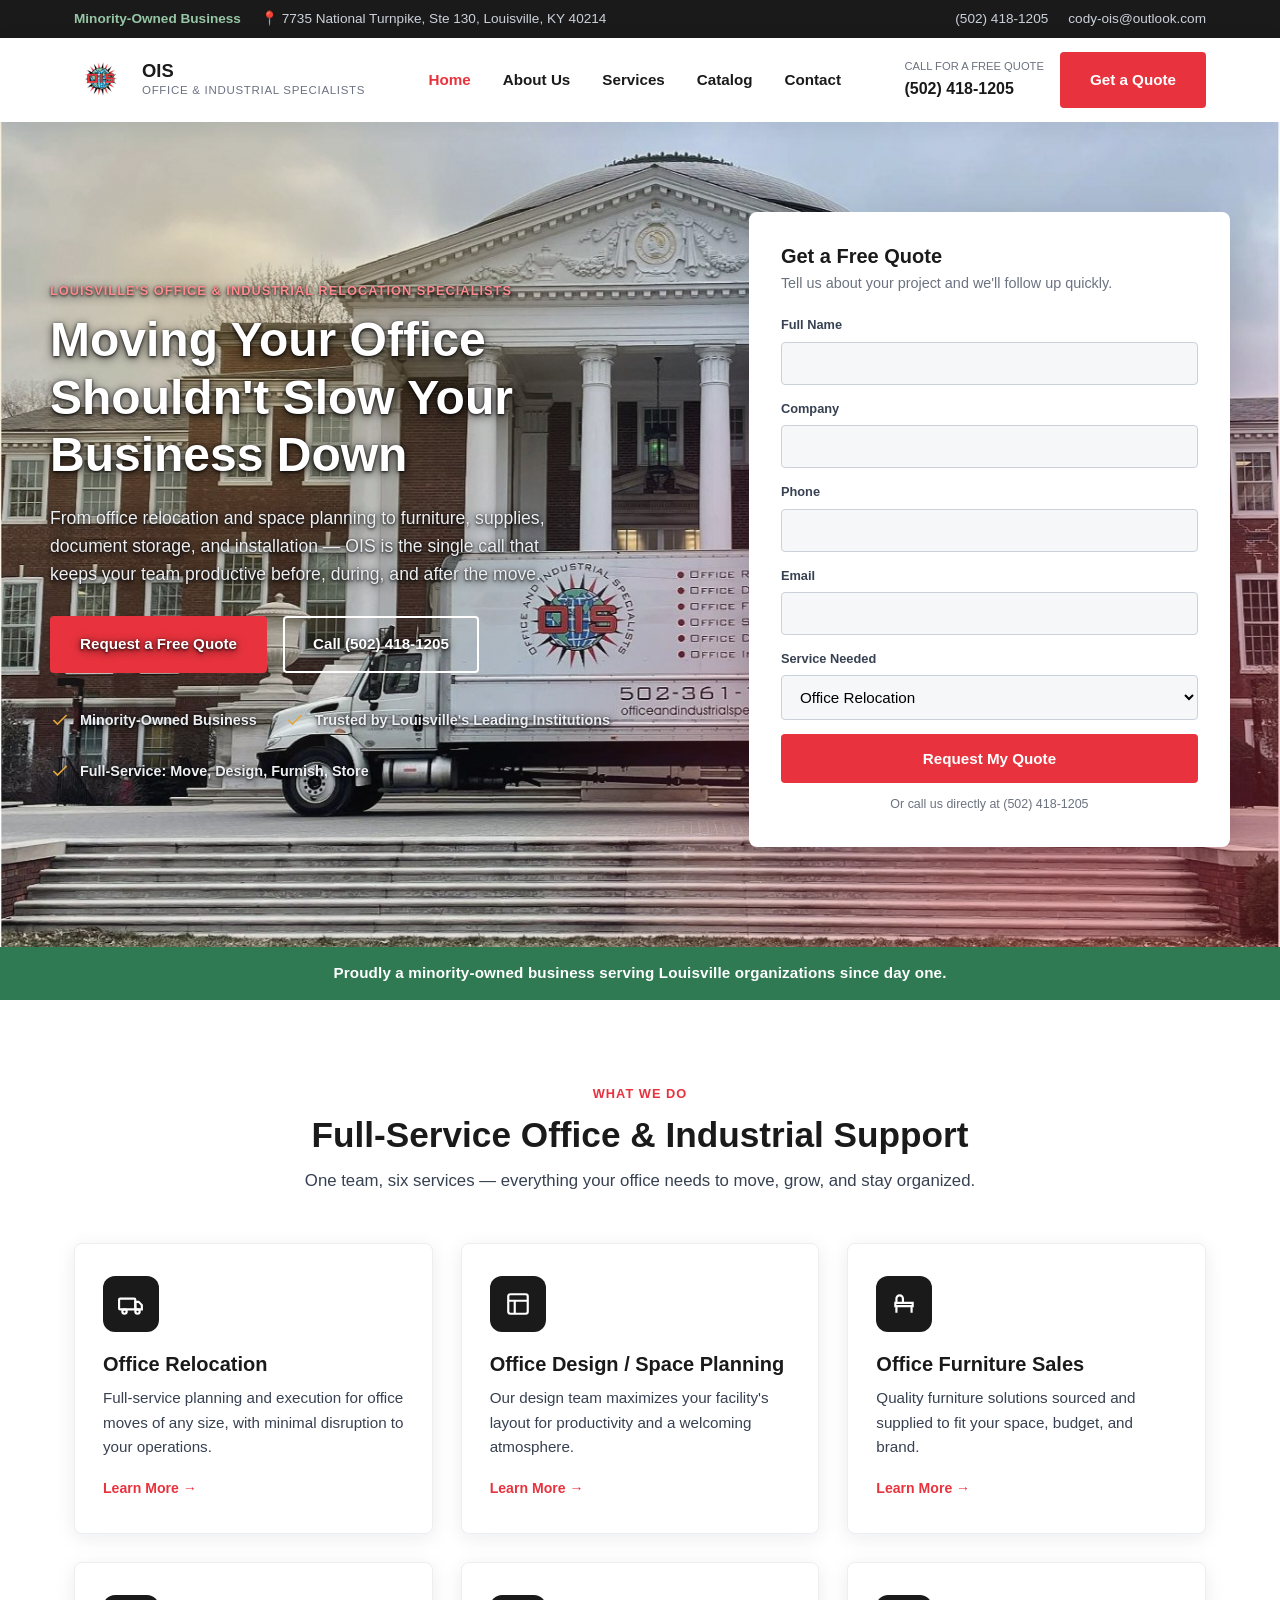
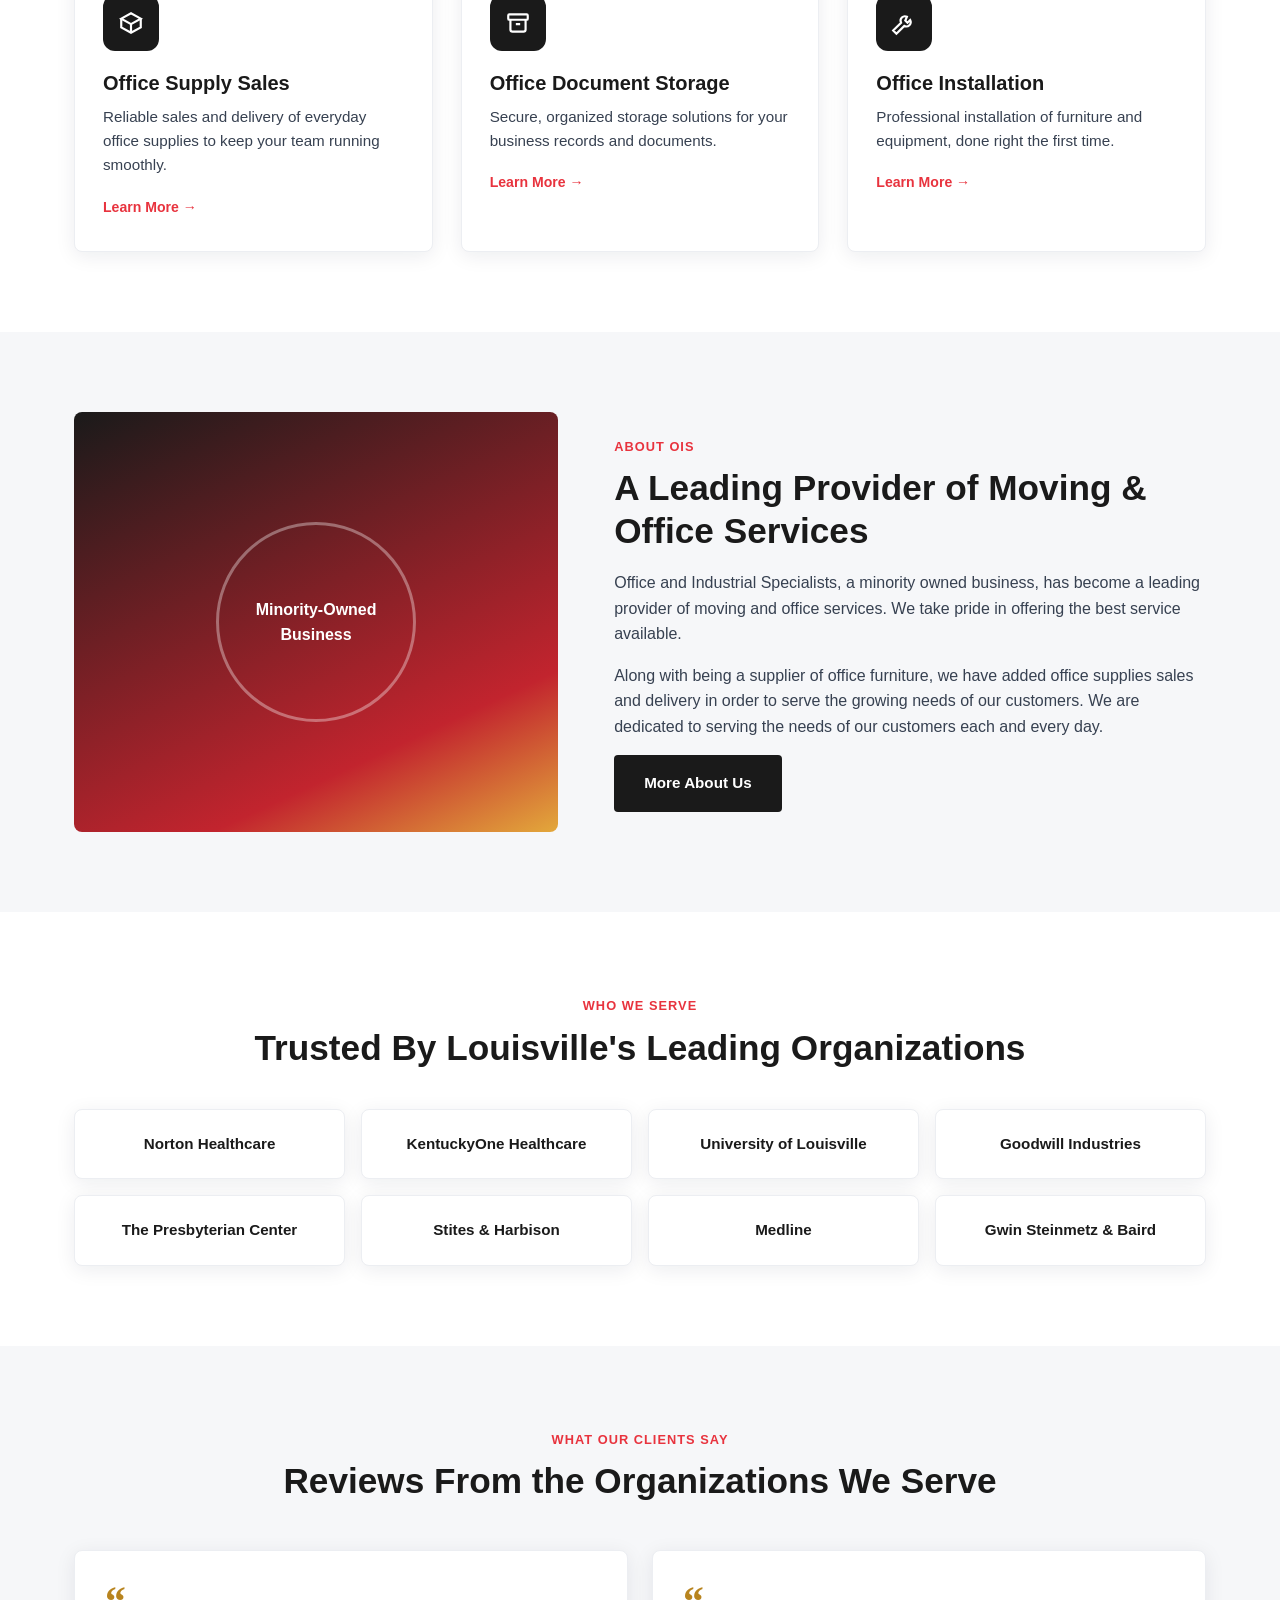
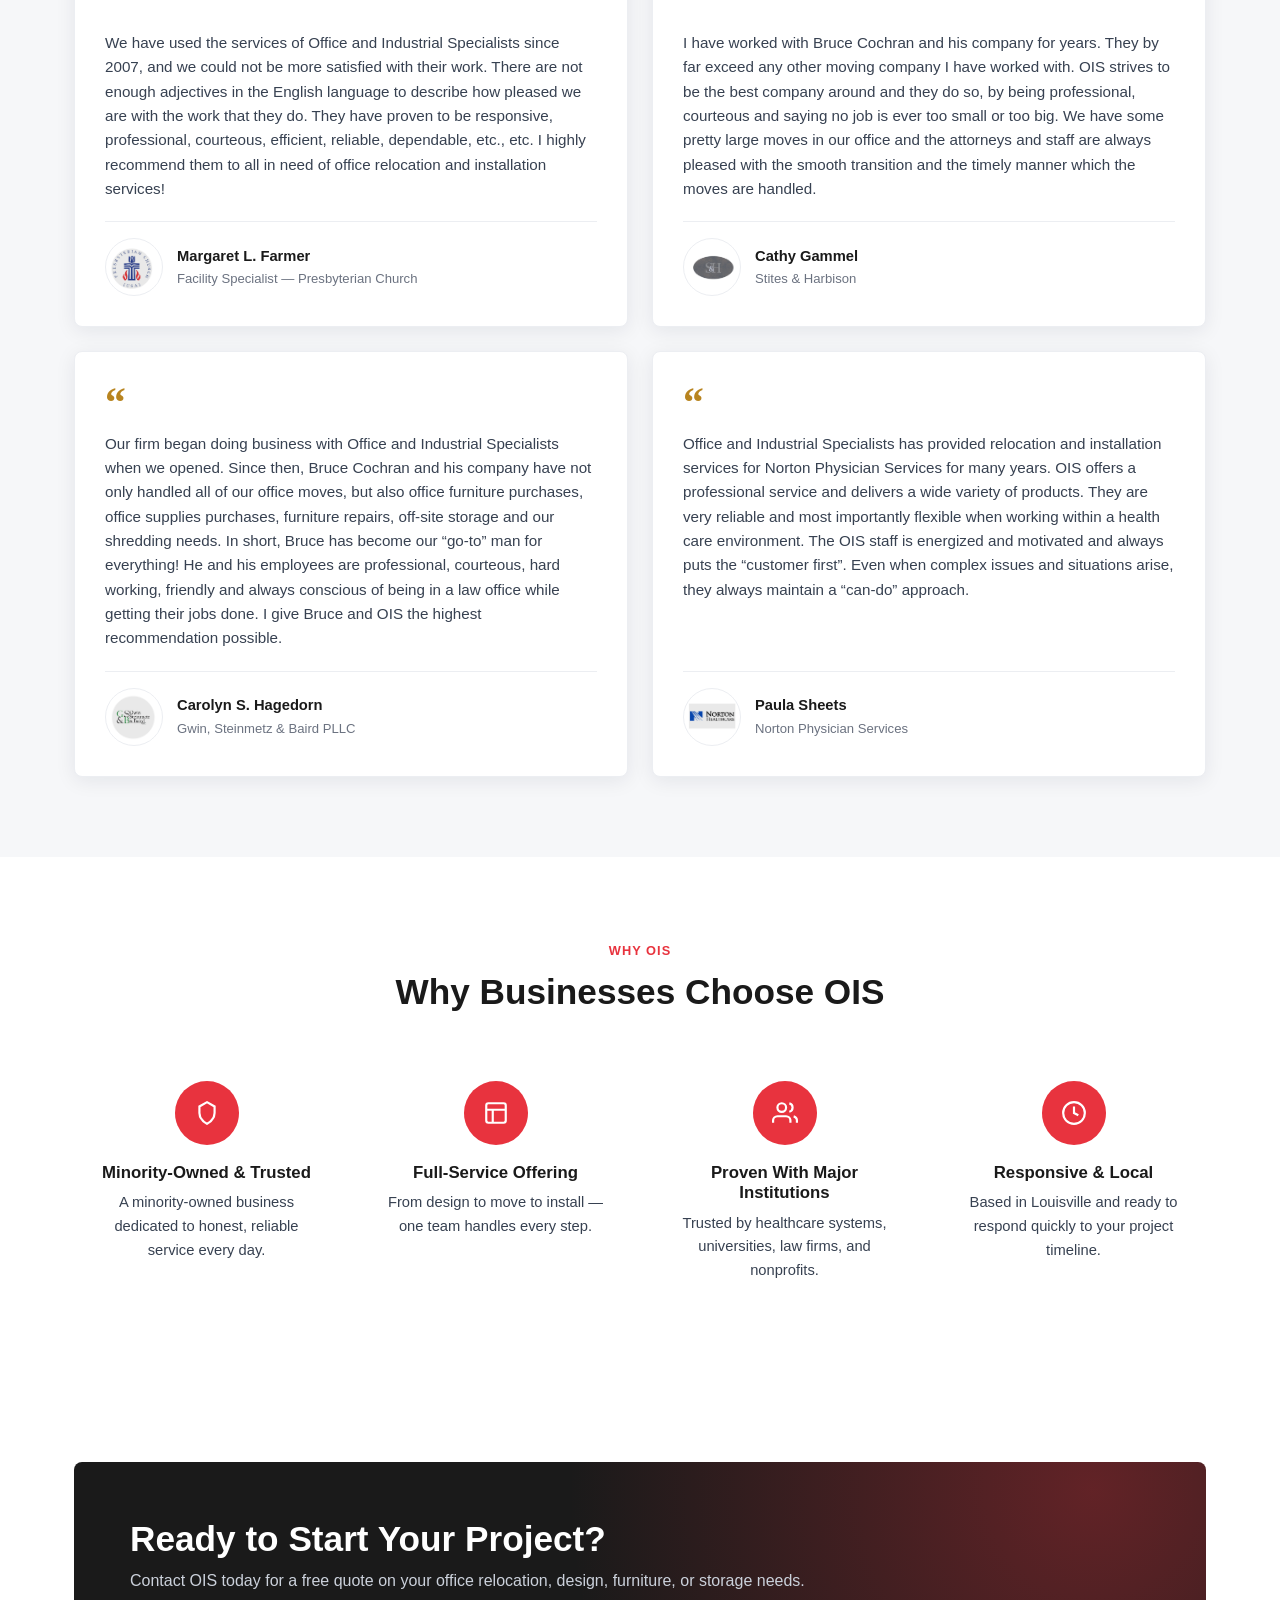
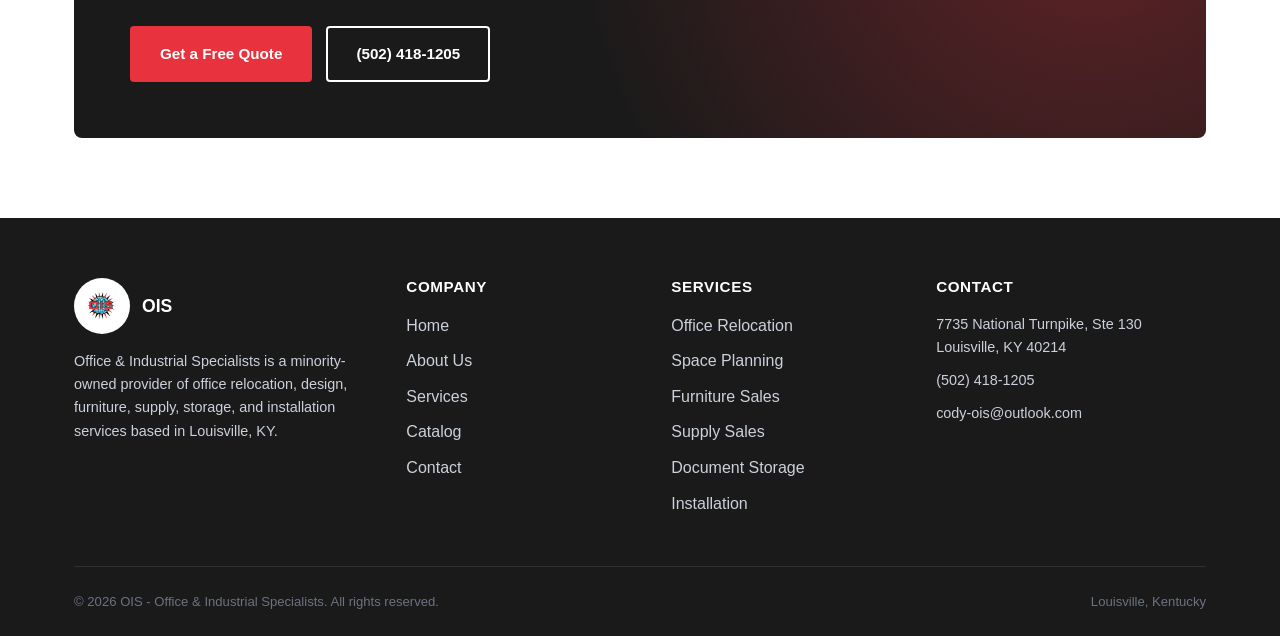
==== index.html @ 317fed22 "Use real client logos on testimonial cards Swaps the initials-based avatar circles for the actual co" ====
<!DOCTYPE html>
<html lang="en">
<head>
<meta charset="UTF-8">
<meta name="viewport" content="width=device-width, initial-scale=1.0">
<title>OIS | Office & Industrial Specialists - Louisville, KY</title>
<meta name="description" content="OIS (Office & Industrial Specialists) is a minority-owned provider of office relocation, space planning, furniture, supplies, document storage, and installation services in Louisville, KY.">
<link rel="stylesheet" href="css/style.css">
</head>
<body>

<div class="topbar">
  <div class="container">
    <div class="topbar-contact">
      <span class="topbar-tag">Minority-Owned Business</span>
      <span>📍 7735 National Turnpike, Ste 130, Louisville, KY 40214</span>
    </div>
    <div class="topbar-contact">
      <span><a href="tel:5024181205">(502) 418-1205</a></span>
      <span><a href="mailto:cody-ois@outlook.com">cody-ois@outlook.com</a></span>
    </div>
  </div>
</div>

<header class="site-header">
  <nav class="nav-wrap container">
    <a href="index.html" class="brand">
      <img src="images/logo.png" alt="OIS - Office &amp; Industrial Specialists logo" class="brand-logo">
      <div class="brand-text">
        <div class="brand-name">OIS</div>
        <div class="brand-sub">Office &amp; Industrial Specialists</div>
      </div>
    </a>
    <ul class="nav-links">
      <li><a href="index.html" class="active">Home</a></li>
      <li><a href="about.html">About Us</a></li>
      <li><a href="services.html">Services</a></li>
      <li><a href="catalog.html">Catalog</a></li>
      <li><a href="contact.html">Contact</a></li>
    </ul>
    <div class="nav-cta">
      <div class="nav-phone-wrap">
        <a href="tel:5024181205" class="nav-phone"><small>Call for a Free Quote</small>(502) 418-1205</a>
      </div>
      <a href="contact.html" class="btn btn-primary">Get a Quote</a>
      <button class="nav-toggle" aria-label="Toggle menu">
        <span></span><span></span><span></span>
      </button>
    </div>
  </nav>
</header>

<section class="hero">
  <div class="container hero-grid">
    <div class="hero-copy">
      <span class="eyebrow">Louisville's Office &amp; Industrial Relocation Specialists</span>
      <h1>Moving Your Office Shouldn't Slow Your Business Down</h1>
      <p>From office relocation and space planning to furniture, supplies, document storage, and installation &mdash; OIS is the single call that keeps your team productive before, during, and after the move.</p>
      <div class="hero-actions">
        <a href="contact.html" class="btn btn-primary">Request a Free Quote</a>
        <a href="tel:5024181205" class="btn btn-outline">Call (502) 418-1205</a>
      </div>
      <div class="hero-badges">
        <div class="hero-badge">
          <svg width="20" height="20" viewBox="0 0 24 24" fill="none" stroke="currentColor" stroke-width="2"><path d="M20 6L9 17l-5-5"/></svg>
          Minority-Owned Business
        </div>
        <div class="hero-badge">
          <svg width="20" height="20" viewBox="0 0 24 24" fill="none" stroke="currentColor" stroke-width="2"><path d="M20 6L9 17l-5-5"/></svg>
          Trusted by Louisville's Leading Institutions
        </div>
        <div class="hero-badge">
          <svg width="20" height="20" viewBox="0 0 24 24" fill="none" stroke="currentColor" stroke-width="2"><path d="M20 6L9 17l-5-5"/></svg>
          Full-Service: Move, Design, Furnish, Store
        </div>
      </div>
    </div>

    <div class="quote-card">
      <h3>Get a Free Quote</h3>
      <p class="quote-sub">Tell us about your project and we'll follow up quickly.</p>
      <form data-quote-form action="https://formsubmit.co/cody-ois@outlook.com" method="POST">
        <input type="hidden" name="_subject" value="New Quote Request - OIS Website">
        <input type="hidden" name="_template" value="table">
        <input type="text" name="_honey" style="display:none" tabindex="-1" autocomplete="off">
        <div class="form-row">
          <label for="name">Full Name</label>
          <input type="text" id="name" name="name" required>
        </div>
        <div class="form-row">
          <label for="company">Company</label>
          <input type="text" id="company" name="company">
        </div>
        <div class="form-row">
          <label for="phone">Phone</label>
          <input type="tel" id="phone" name="phone" required>
        </div>
        <div class="form-row">
          <label for="email">Email</label>
          <input type="email" id="email" name="email" required>
        </div>
        <div class="form-row">
          <label for="service">Service Needed</label>
          <select id="service" name="service">
            <option>Office Relocation</option>
            <option>Office Design / Space Planning</option>
            <option>Office Furniture Sales</option>
            <option>Office Supply Sales</option>
            <option>Office Document Storage</option>
            <option>Office Installation</option>
            <option>Not Sure Yet</option>
          </select>
        </div>
        <button type="submit" class="btn btn-primary btn-block">Request My Quote</button>
      </form>
      <div class="form-success">Thanks! Your request has been received &mdash; we'll be in touch shortly.</div>
      <p class="form-note">Or call us directly at <a href="tel:5024181205">(502) 418-1205</a></p>
    </div>
  </div>
</section>

<div class="mwbe-banner">Proudly a minority-owned business serving Louisville organizations since day one.</div>

<section class="section" id="services">
  <div class="container">
    <div class="section-header">
      <span class="eyebrow">What We Do</span>
      <h2>Full-Service Office &amp; Industrial Support</h2>
      <p>One team, six services &mdash; everything your office needs to move, grow, and stay organized.</p>
    </div>
    <div class="services-grid">

      <div class="service-card">
        <div class="service-icon">
          <svg width="26" height="26" viewBox="0 0 24 24" fill="none" stroke="currentColor" stroke-width="2"><rect x="1" y="7" width="15" height="10" rx="1"/><path d="M16 10h3l3 3v4h-6z"/><circle cx="6" cy="19" r="2"/><circle cx="18" cy="19" r="2"/></svg>
        </div>
        <h3>Office Relocation</h3>
        <p>Full-service planning and execution for office moves of any size, with minimal disruption to your operations.</p>
        <a href="services.html#office-relocation" class="service-link">Learn More →</a>
      </div>

      <div class="service-card">
        <div class="service-icon">
          <svg width="26" height="26" viewBox="0 0 24 24" fill="none" stroke="currentColor" stroke-width="2"><rect x="3" y="3" width="18" height="18" rx="2"/><path d="M3 9h18M9 21V9"/></svg>
        </div>
        <h3>Office Design / Space Planning</h3>
        <p>Our design team maximizes your facility's layout for productivity and a welcoming atmosphere.</p>
        <a href="services.html#space-planning" class="service-link">Learn More →</a>
      </div>

      <div class="service-card">
        <div class="service-icon">
          <svg width="26" height="26" viewBox="0 0 24 24" fill="none" stroke="currentColor" stroke-width="2"><path d="M5 11V7a3 3 0 016 0v4M4 11h16v3H4z"/><path d="M5 14v6M19 14v6"/></svg>
        </div>
        <h3>Office Furniture Sales</h3>
        <p>Quality furniture solutions sourced and supplied to fit your space, budget, and brand.</p>
        <a href="services.html#furniture-sales" class="service-link">Learn More →</a>
      </div>

      <div class="service-card">
        <div class="service-icon">
          <svg width="26" height="26" viewBox="0 0 24 24" fill="none" stroke="currentColor" stroke-width="2"><path d="M21 8L12 3 3 8l9 5 9-5z"/><path d="M3 8v8l9 5 9-5V8M12 13v8"/></svg>
        </div>
        <h3>Office Supply Sales</h3>
        <p>Reliable sales and delivery of everyday office supplies to keep your team running smoothly.</p>
        <a href="services.html#supply-sales" class="service-link">Learn More →</a>
      </div>

      <div class="service-card">
        <div class="service-icon">
          <svg width="26" height="26" viewBox="0 0 24 24" fill="none" stroke="currentColor" stroke-width="2"><rect x="3" y="4" width="18" height="5" rx="1"/><path d="M5 9v9a2 2 0 002 2h10a2 2 0 002-2V9M10 13h4"/></svg>
        </div>
        <h3>Office Document Storage</h3>
        <p>Secure, organized storage solutions for your business records and documents.</p>
        <a href="services.html#document-storage" class="service-link">Learn More →</a>
      </div>

      <div class="service-card">
        <div class="service-icon">
          <svg width="26" height="26" viewBox="0 0 24 24" fill="none" stroke="currentColor" stroke-width="2"><path d="M14.7 6.3a4 4 0 00-5.4 5.4L2 19l3 3 7.3-7.3a4 4 0 005.4-5.4l-2.5 2.5-2-2z"/></svg>
        </div>
        <h3>Office Installation</h3>
        <p>Professional installation of furniture and equipment, done right the first time.</p>
        <a href="services.html#installation" class="service-link">Learn More →</a>
      </div>

    </div>
  </div>
</section>

<section class="section section-alt">
  <div class="container split">
    <div class="split-visual">
      <div class="badge-ring">Minority-Owned<br>Business</div>
    </div>
    <div>
      <span class="eyebrow">About OIS</span>
      <h2>A Leading Provider of Moving &amp; Office Services</h2>
      <p>Office and Industrial Specialists, a minority owned business, has become a leading provider of moving and office services. We take pride in offering the best service available.</p>
      <p>Along with being a supplier of office furniture, we have added office supplies sales and delivery in order to serve the growing needs of our customers. We are dedicated to serving the needs of our customers each and every day.</p>
      <a href="about.html" class="btn btn-navy">More About Us</a>
    </div>
  </div>
</section>

<section class="section">
  <div class="container clients-wrap">
    <span class="eyebrow">Who We Serve</span>
    <h2>Trusted By Louisville's Leading Organizations</h2>
    <div class="clients-grid">
      <div class="client-pill">Norton Healthcare</div>
      <div class="client-pill">KentuckyOne Healthcare</div>
      <div class="client-pill">University of Louisville</div>
      <div class="client-pill">Goodwill Industries</div>
      <div class="client-pill">The Presbyterian Center</div>
      <div class="client-pill">Stites &amp; Harbison</div>
      <div class="client-pill">Medline</div>
      <div class="client-pill">Gwin Steinmetz &amp; Baird</div>
    </div>
  </div>
</section>

<section class="section section-alt">
  <div class="container">
    <div class="section-header">
      <span class="eyebrow">What Our Clients Say</span>
      <h2>Reviews From the Organizations We Serve</h2>
    </div>
    <div class="testimonials-grid">

      <div class="testimonial-card">
        <div class="testimonial-quote-mark">&ldquo;</div>
        <p>We have used the services of Office and Industrial Specialists since 2007, and we could not be more satisfied with their work. There are not enough adjectives in the English language to describe how pleased we are with the work that they do. They have proven to be responsive, professional, courteous, efficient, reliable, dependable, etc., etc. I highly recommend them to all in need of office relocation and installation services!</p>
        <div class="testimonial-author">
          <div class="testimonial-avatar"><img src="images/ois-presbyterian-church.png" alt="Presbyterian Church logo"></div>
          <div>
            <strong>Margaret L. Farmer</strong>
            <span>Facility Specialist &mdash; Presbyterian Church</span>
          </div>
        </div>
      </div>

      <div class="testimonial-card">
        <div class="testimonial-quote-mark">&ldquo;</div>
        <p>I have worked with Bruce Cochran and his company for years. They by far exceed any other moving company I have worked with. OIS strives to be the best company around and they do so, by being professional, courteous and saying no job is ever too small or too big. We have some pretty large moves in our office and the attorneys and staff are always pleased with the smooth transition and the timely manner which the moves are handled.</p>
        <div class="testimonial-author">
          <div class="testimonial-avatar"><img src="images/ois-sh.png" alt="Stites &amp; Harbison logo"></div>
          <div>
            <strong>Cathy Gammel</strong>
            <span>Stites &amp; Harbison</span>
          </div>
        </div>
      </div>

      <div class="testimonial-card">
        <div class="testimonial-quote-mark">&ldquo;</div>
        <p>Our firm began doing business with Office and Industrial Specialists when we opened. Since then, Bruce Cochran and his company have not only handled all of our office moves, but also office furniture purchases, office supplies purchases, furniture repairs, off-site storage and our shredding needs. In short, Bruce has become our &ldquo;go-to&rdquo; man for everything! He and his employees are professional, courteous, hard working, friendly and always conscious of being in a law office while getting their jobs done. I give Bruce and OIS the highest recommendation possible.</p>
        <div class="testimonial-author">
          <div class="testimonial-avatar"><img src="images/ois-gsb.png" alt="Gwin, Steinmetz &amp; Baird logo"></div>
          <div>
            <strong>Carolyn S. Hagedorn</strong>
            <span>Gwin, Steinmetz &amp; Baird PLLC</span>
          </div>
        </div>
      </div>

      <div class="testimonial-card">
        <div class="testimonial-quote-mark">&ldquo;</div>
        <p>Office and Industrial Specialists has provided relocation and installation services for Norton Physician Services for many years. OIS offers a professional service and delivers a wide variety of products. They are very reliable and most importantly flexible when working within a health care environment. The OIS staff is energized and motivated and always puts the &ldquo;customer first&rdquo;. Even when complex issues and situations arise, they always maintain a &ldquo;can-do&rdquo; approach.</p>
        <div class="testimonial-author">
          <div class="testimonial-avatar"><img src="images/ois-norton.png" alt="Norton Healthcare logo"></div>
          <div>
            <strong>Paula Sheets</strong>
            <span>Norton Physician Services</span>
          </div>
        </div>
      </div>

    </div>
  </div>
</section>

<section class="section">
  <div class="container">
    <div class="section-header">
      <span class="eyebrow">Why OIS</span>
      <h2>Why Businesses Choose OIS</h2>
    </div>
    <div class="features-grid">
      <div class="feature-card">
        <div class="feature-icon">
          <svg width="26" height="26" viewBox="0 0 24 24" fill="none" stroke="currentColor" stroke-width="2"><path d="M12 2l7 4v6c0 5-3.5 8-7 10-3.5-2-7-5-7-10V6l7-4z"/></svg>
        </div>
        <h3>Minority-Owned &amp; Trusted</h3>
        <p>A minority-owned business dedicated to honest, reliable service every day.</p>
      </div>
      <div class="feature-card">
        <div class="feature-icon">
          <svg width="26" height="26" viewBox="0 0 24 24" fill="none" stroke="currentColor" stroke-width="2"><rect x="3" y="3" width="18" height="18" rx="2"/><path d="M3 9h18M9 21V9"/></svg>
        </div>
        <h3>Full-Service Offering</h3>
        <p>From design to move to install &mdash; one team handles every step.</p>
      </div>
      <div class="feature-card">
        <div class="feature-icon">
          <svg width="26" height="26" viewBox="0 0 24 24" fill="none" stroke="currentColor" stroke-width="2"><path d="M17 21v-2a4 4 0 00-4-4H5a4 4 0 00-4 4v2"/><circle cx="9" cy="7" r="4"/><path d="M23 21v-2a4 4 0 00-3-3.87M16 3.13a4 4 0 010 7.75"/></svg>
        </div>
        <h3>Proven With Major Institutions</h3>
        <p>Trusted by healthcare systems, universities, law firms, and nonprofits.</p>
      </div>
      <div class="feature-card">
        <div class="feature-icon">
          <svg width="26" height="26" viewBox="0 0 24 24" fill="none" stroke="currentColor" stroke-width="2"><circle cx="12" cy="12" r="10"/><path d="M12 6v6l4 2"/></svg>
        </div>
        <h3>Responsive &amp; Local</h3>
        <p>Based in Louisville and ready to respond quickly to your project timeline.</p>
      </div>
    </div>
  </div>
</section>

<section class="section">
  <div class="container">
    <div class="cta-banner">
      <div>
        <h2>Ready to Start Your Project?</h2>
        <p>Contact OIS today for a free quote on your office relocation, design, furniture, or storage needs.</p>
      </div>
      <div class="cta-actions">
        <a href="contact.html" class="btn btn-primary">Get a Free Quote</a>
        <a href="tel:5024181205" class="btn btn-outline">(502) 418-1205</a>
      </div>
    </div>
  </div>
</section>

<footer class="site-footer">
  <div class="container">
    <div class="footer-grid">
      <div class="footer-col">
        <div class="footer-brand">
          <img src="images/logo.png" alt="OIS - Office &amp; Industrial Specialists logo" class="brand-logo">
          <div class="brand-name">OIS</div>
        </div>
        <p>Office &amp; Industrial Specialists is a minority-owned provider of office relocation, design, furniture, supply, storage, and installation services based in Louisville, KY.</p>
      </div>
      <div class="footer-col">
        <h4>Company</h4>
        <ul>
          <li><a href="index.html">Home</a></li>
          <li><a href="about.html">About Us</a></li>
          <li><a href="services.html">Services</a></li>
          <li><a href="catalog.html">Catalog</a></li>
          <li><a href="contact.html">Contact</a></li>
        </ul>
      </div>
      <div class="footer-col">
        <h4>Services</h4>
        <ul>
          <li><a href="services.html#office-relocation">Office Relocation</a></li>
          <li><a href="services.html#space-planning">Space Planning</a></li>
          <li><a href="services.html#furniture-sales">Furniture Sales</a></li>
          <li><a href="services.html#supply-sales">Supply Sales</a></li>
          <li><a href="services.html#document-storage">Document Storage</a></li>
          <li><a href="services.html#installation">Installation</a></li>
        </ul>
      </div>
      <div class="footer-col">
        <h4>Contact</h4>
        <p>7735 National Turnpike, Ste 130<br>Louisville, KY 40214</p>
        <p><a href="tel:5024181205">(502) 418-1205</a></p>
        <p><a href="mailto:cody-ois@outlook.com">cody-ois@outlook.com</a></p>
      </div>
    </div>
    <div class="footer-bottom">
      <span>&copy; <span data-year></span> OIS - Office &amp; Industrial Specialists. All rights reserved.</span>
      <span>Louisville, Kentucky</span>
    </div>
  </div>
</footer>

<script src="js/main.js"></script>
</body>
</html>
---- css/style.css ----
/* ==========================================================================
   OIS - Office & Industrial Specialists
   ========================================================================== */

:root {
  /* Warm palette led by the logo's red, with gold as the secondary
     accent in place of blue; green is reserved for the minority-owned
     business messaging, sampled from the logo's landmass color. */
  --red: #e8333e;
  --red-dark: #c2242e;
  --ink: #1a1a1a;
  --ink-light: #262626;
  --gold: #e3a83b;
  --gold-dark: #b8841f;
  --green: #2f7a53;
  --green-light: #97c6a6;
  --gray-50: #f6f7f9;
  --gray-100: #eceef2;
  --gray-300: #cbd1db;
  --gray-500: #6b7280;
  --gray-700: #374151;
  --white: #ffffff;
  --text: #1a1f2b;
  --radius: 8px;
  --shadow: 0 4px 20px rgba(15, 27, 45, 0.08);
  --shadow-lg: 0 12px 40px rgba(15, 27, 45, 0.16);
  --container: 1180px;
}

* {
  box-sizing: border-box;
  margin: 0;
  padding: 0;
}

html {
  scroll-behavior: smooth;
}

body {
  font-family: "Segoe UI", -apple-system, BlinkMacSystemFont, Roboto, Helvetica, Arial, sans-serif;
  color: var(--text);
  background: var(--white);
  line-height: 1.6;
  -webkit-font-smoothing: antialiased;
}

img {
  max-width: 100%;
  display: block;
}

a {
  color: inherit;
  text-decoration: none;
}

ul {
  list-style: none;
}

.container {
  max-width: var(--container);
  margin: 0 auto;
  padding: 0 24px;
}

h1, h2, h3, h4 {
  font-weight: 800;
  line-height: 1.2;
  color: var(--ink);
}

h1 { font-size: clamp(2rem, 4vw, 3rem); }
h2 { font-size: clamp(1.6rem, 3vw, 2.2rem); }
h3 { font-size: 1.25rem; }

.eyebrow {
  display: inline-block;
  font-size: 0.8rem;
  font-weight: 700;
  letter-spacing: 0.08em;
  text-transform: uppercase;
  color: var(--red);
  margin-bottom: 10px;
}

.section {
  padding: 80px 0;
}

.section-alt {
  background: var(--gray-50);
}

.section-header {
  max-width: 720px;
  margin: 0 auto 48px;
  text-align: center;
}

.section-header p {
  color: var(--gray-700);
  margin-top: 12px;
  font-size: 1.05rem;
}

/* Buttons */
.btn {
  display: inline-flex;
  align-items: center;
  justify-content: center;
  gap: 8px;
  padding: 14px 28px;
  border-radius: 4px;
  font-weight: 700;
  font-size: 0.95rem;
  cursor: pointer;
  border: 2px solid transparent;
  transition: all 0.2s ease;
  white-space: nowrap;
}

.btn-primary {
  background: var(--red);
  color: var(--white);
}
.btn-primary:hover {
  background: var(--red-dark);
}

.btn-outline {
  background: transparent;
  border-color: var(--white);
  color: var(--white);
}
.btn-outline:hover {
  background: var(--white);
  color: var(--ink);
}

.btn-navy {
  background: var(--ink);
  color: var(--white);
}
.btn-navy:hover {
  background: var(--ink-light);
}

.btn-block {
  width: 100%;
}

/* Top bar */
.topbar {
  background: var(--ink);
  color: var(--gray-300);
  font-size: 0.85rem;
}
.topbar .container {
  display: flex;
  justify-content: space-between;
  align-items: center;
  padding-top: 8px;
  padding-bottom: 8px;
  flex-wrap: wrap;
  gap: 6px;
}
.topbar a {
  color: var(--gray-300);
}
.topbar a:hover {
  color: var(--white);
}
.topbar-contact {
  display: flex;
  gap: 20px;
  flex-wrap: wrap;
}
.topbar-contact span {
  display: inline-flex;
  align-items: center;
  gap: 6px;
}
.topbar-tag {
  color: var(--green-light);
  font-weight: 600;
}

/* Header / nav */
.site-header {
  position: sticky;
  top: 0;
  background: var(--white);
  z-index: 100;
  box-shadow: var(--shadow);
}
.nav-wrap {
  display: flex;
  align-items: center;
  justify-content: space-between;
  padding: 14px 24px;
}
.brand {
  display: flex;
  align-items: center;
  gap: 12px;
}
.brand-logo {
  width: 56px;
  height: 56px;
  object-fit: contain;
  flex-shrink: 0;
}
.footer-brand .brand-logo {
  background: var(--white);
  border-radius: 50%;
  padding: 4px;
}
.brand-text .brand-name {
  font-weight: 800;
  font-size: 1.15rem;
  color: var(--ink);
  line-height: 1.15;
}
.brand-text .brand-sub {
  font-size: 0.72rem;
  color: var(--gray-500);
  text-transform: uppercase;
  letter-spacing: 0.06em;
}

.nav-links {
  display: flex;
  align-items: center;
  gap: 32px;
}
.nav-links a {
  font-weight: 600;
  font-size: 0.95rem;
  color: var(--ink);
  padding: 8px 0;
  position: relative;
}
.nav-links a.active,
.nav-links a:hover {
  color: var(--red);
}
.nav-cta {
  display: flex;
  align-items: center;
  gap: 16px;
}
.nav-phone {
  font-weight: 800;
  color: var(--ink);
  font-size: 1rem;
}
.nav-phone small {
  display: block;
  font-weight: 500;
  font-size: 0.7rem;
  color: var(--gray-500);
  text-transform: uppercase;
}

.nav-toggle {
  display: none;
  flex-direction: column;
  gap: 5px;
  background: none;
  border: none;
  cursor: pointer;
  padding: 6px;
}
.nav-toggle span {
  width: 26px;
  height: 3px;
  background: var(--ink);
  border-radius: 2px;
}

/* Hero */
.hero {
  position: relative;
  background: url("../images/ois-main-hero.jpg") center 30% / cover no-repeat;
  color: var(--white);
  overflow: hidden;
}
.hero::before {
  content: "";
  position: absolute;
  inset: 0;
  background-image: radial-gradient(circle at 15% 20%, rgba(227, 168, 59, 0.3), transparent 40%),
    radial-gradient(circle at 85% 80%, rgba(232, 51, 62, 0.4), transparent 45%);
  pointer-events: none;
}
.hero-grid {
  position: relative;
  display: grid;
  grid-template-columns: 1.15fr 0.85fr;
  gap: 48px;
  align-items: center;
  padding: 90px 0 100px;
}
.hero-copy {
  text-shadow: 0 2px 10px rgba(0, 0, 0, 0.75), 0 1px 3px rgba(0, 0, 0, 0.9);
}
.hero-copy .eyebrow {
  color: #ff8b8f;
}
.hero-copy h1 {
  color: var(--white);
  margin-bottom: 20px;
}
.hero-copy p {
  font-size: 1.1rem;
  color: var(--gray-100);
  max-width: 540px;
  margin-bottom: 28px;
}
.hero-actions {
  display: flex;
  gap: 16px;
  flex-wrap: wrap;
  margin-bottom: 36px;
}
.hero-badges {
  display: flex;
  gap: 28px;
  flex-wrap: wrap;
}
.hero-badge {
  display: flex;
  align-items: center;
  gap: 10px;
  font-size: 0.9rem;
  font-weight: 600;
  color: var(--gray-100);
}
.hero-badge svg {
  flex-shrink: 0;
  color: var(--gold);
}

/* Quote form card */
.quote-card {
  background: var(--white);
  border-radius: var(--radius);
  padding: 32px;
  color: var(--text);
  box-shadow: var(--shadow-lg);
}
.quote-card h3 {
  margin-bottom: 4px;
}
.quote-card .quote-sub {
  color: var(--gray-500);
  font-size: 0.9rem;
  margin-bottom: 20px;
}
.form-row {
  margin-bottom: 14px;
}
.form-row label {
  display: block;
  font-size: 0.8rem;
  font-weight: 700;
  margin-bottom: 6px;
  color: var(--gray-700);
}
.form-row input,
.form-row select,
.form-row textarea {
  width: 100%;
  padding: 12px 14px;
  border: 1px solid var(--gray-300);
  border-radius: 4px;
  font-size: 0.95rem;
  font-family: inherit;
  background: var(--gray-50);
}
.form-row input:focus,
.form-row select:focus,
.form-row textarea:focus {
  outline: 2px solid var(--gold);
  outline-offset: 1px;
  background: var(--white);
}
.form-note {
  font-size: 0.78rem;
  color: var(--gray-500);
  margin-top: 12px;
  text-align: center;
}
.form-success {
  display: none;
  background: #e7f6ec;
  border: 1px solid #b7e4c7;
  color: #1f7a3f;
  padding: 14px;
  border-radius: 4px;
  font-size: 0.9rem;
  font-weight: 600;
  text-align: center;
}
.form-success.visible {
  display: block;
}

/* Services grid */
.services-grid {
  display: grid;
  grid-template-columns: repeat(3, 1fr);
  gap: 28px;
}
.service-card {
  background: var(--white);
  border: 1px solid var(--gray-100);
  border-radius: var(--radius);
  padding: 32px 28px;
  box-shadow: var(--shadow);
  transition: transform 0.2s ease, box-shadow 0.2s ease;
}
.service-card:hover {
  transform: translateY(-4px);
  box-shadow: var(--shadow-lg);
}
.service-icon {
  width: 56px;
  height: 56px;
  border-radius: 12px;
  background: var(--ink);
  display: flex;
  align-items: center;
  justify-content: center;
  color: var(--white);
  margin-bottom: 20px;
}
.service-card h3 {
  margin-bottom: 10px;
}
.service-card p {
  color: var(--gray-700);
  font-size: 0.95rem;
  margin-bottom: 16px;
}
.service-link {
  font-weight: 700;
  font-size: 0.88rem;
  color: var(--red);
  display: inline-flex;
  align-items: center;
  gap: 6px;
}

/* About / split section */
.split {
  display: grid;
  grid-template-columns: 0.9fr 1.1fr;
  gap: 56px;
  align-items: center;
}
.split-visual {
  background: linear-gradient(155deg, var(--ink), var(--red-dark) 75%, var(--gold));
  border-radius: var(--radius);
  min-height: 420px;
  position: relative;
  overflow: hidden;
  display: flex;
  align-items: center;
  justify-content: center;
}
.split-visual .badge-ring {
  width: 200px;
  height: 200px;
  border: 3px solid rgba(255,255,255,0.35);
  border-radius: 50%;
  display: flex;
  align-items: center;
  justify-content: center;
  text-align: center;
  color: var(--white);
  font-weight: 800;
  padding: 20px;
}
.split h2 {
  margin-bottom: 18px;
}
.split p {
  color: var(--gray-700);
  margin-bottom: 16px;
}
.stat-row {
  display: flex;
  gap: 36px;
  margin-top: 28px;
  flex-wrap: wrap;
}
.stat-row .stat b {
  display: block;
  font-size: 1.8rem;
  color: var(--ink);
  font-weight: 900;
}
.stat-row .stat span {
  font-size: 0.85rem;
  color: var(--gray-500);
  font-weight: 600;
}

/* Minority-owned banner */
.mwbe-banner {
  background: var(--green);
  color: var(--white);
  padding: 14px 0;
  text-align: center;
  font-weight: 700;
  font-size: 0.95rem;
  letter-spacing: 0.01em;
}

/* Trusted-by clients */
.clients-wrap {
  text-align: center;
}
.clients-grid {
  display: grid;
  grid-template-columns: repeat(4, 1fr);
  gap: 16px;
  margin-top: 40px;
}
.client-pill {
  background: var(--white);
  border: 1px solid var(--gray-100);
  border-radius: var(--radius);
  padding: 22px 16px;
  font-weight: 700;
  color: var(--ink);
  font-size: 0.95rem;
  box-shadow: var(--shadow);
}

/* Testimonials */
.testimonials-grid {
  display: grid;
  grid-template-columns: repeat(2, 1fr);
  gap: 24px;
}
.testimonial-card {
  background: var(--white);
  border: 1px solid var(--gray-100);
  border-radius: var(--radius);
  padding: 30px;
  box-shadow: var(--shadow);
  display: flex;
  flex-direction: column;
}
.testimonial-quote-mark {
  font-size: 2.6rem;
  line-height: 1;
  color: var(--gold-dark);
  font-weight: 900;
  margin-bottom: 8px;
  font-family: Georgia, serif;
}
.testimonial-card p {
  color: var(--gray-700);
  font-size: 0.95rem;
  margin-bottom: 20px;
  flex-grow: 1;
}
.testimonial-author {
  display: flex;
  align-items: center;
  gap: 14px;
  border-top: 1px solid var(--gray-100);
  padding-top: 16px;
}
.testimonial-avatar {
  width: 58px;
  height: 58px;
  border-radius: 50%;
  background: var(--white);
  border: 1px solid var(--gray-100);
  color: var(--white);
  display: flex;
  align-items: center;
  justify-content: center;
  font-weight: 800;
  font-size: 0.95rem;
  flex-shrink: 0;
  overflow: hidden;
  padding: 4px;
}
.testimonial-avatar img {
  width: 100%;
  height: 100%;
  object-fit: contain;
}
.testimonial-author strong {
  display: block;
  color: var(--ink);
  font-size: 0.92rem;
}
.testimonial-author span {
  display: block;
  font-size: 0.82rem;
  color: var(--gray-500);
}

/* Why choose us */
.features-grid {
  display: grid;
  grid-template-columns: repeat(4, 1fr);
  gap: 24px;
}
.feature-card {
  text-align: center;
  padding: 20px;
}
.feature-icon {
  width: 64px;
  height: 64px;
  border-radius: 50%;
  background: var(--red);
  color: var(--white);
  display: flex;
  align-items: center;
  justify-content: center;
  margin: 0 auto 18px;
}
.feature-card h3 {
  font-size: 1.05rem;
  margin-bottom: 8px;
}
.feature-card p {
  color: var(--gray-700);
  font-size: 0.92rem;
}

/* CTA banner */
.cta-banner {
  background: var(--ink);
  color: var(--white);
  border-radius: var(--radius);
  padding: 56px;
  display: flex;
  align-items: center;
  justify-content: space-between;
  gap: 32px;
  flex-wrap: wrap;
  background-image: radial-gradient(circle at 90% 10%, rgba(232,51,62,0.35), transparent 50%);
}
.cta-banner h2 {
  color: var(--white);
  margin-bottom: 8px;
}
.cta-banner p {
  color: var(--gray-300);
}
.cta-actions {
  display: flex;
  gap: 14px;
  flex-wrap: wrap;
}

/* Page hero (interior pages) */
.page-hero {
  background: linear-gradient(120deg, var(--ink), var(--red-dark) 85%, var(--gold));
  color: var(--white);
  padding: 64px 0;
  text-align: center;
}
.page-hero h1 {
  color: var(--white);
  margin-bottom: 10px;
}
.breadcrumb {
  font-size: 0.85rem;
  color: var(--gray-300);
}
.breadcrumb a {
  color: var(--gray-100);
  font-weight: 600;
}
.breadcrumb a:hover {
  color: var(--white);
}

/* Service detail rows */
.service-detail {
  display: grid;
  grid-template-columns: 0.5fr 1fr;
  gap: 40px;
  align-items: center;
  padding: 48px 0;
  border-bottom: 1px solid var(--gray-100);
}
.service-detail:last-child {
  border-bottom: none;
}
.service-detail:nth-child(even) .service-detail-visual {
  order: 2;
}
.service-detail-visual {
  background: var(--gray-50);
  border: 1px dashed var(--gray-300);
  border-radius: var(--radius);
  min-height: 220px;
  display: flex;
  align-items: center;
  justify-content: center;
  color: var(--gray-500);
}
.service-detail-icon {
  width: 64px;
  height: 64px;
  border-radius: 12px;
  background: var(--ink);
  color: var(--white);
  display: flex;
  align-items: center;
  justify-content: center;
  margin-bottom: 18px;
}
.service-detail h2 {
  margin-bottom: 12px;
}
.service-detail p {
  color: var(--gray-700);
  margin-bottom: 12px;
}
.service-detail ul {
  margin-top: 14px;
}
.service-detail ul li {
  padding-left: 26px;
  position: relative;
  margin-bottom: 8px;
  color: var(--gray-700);
  font-size: 0.95rem;
}
.service-detail ul li::before {
  content: "";
  position: absolute;
  left: 0;
  top: 8px;
  width: 14px;
  height: 14px;
  border-radius: 50%;
  background: var(--gold);
}

/* Furniture catalog */
.catalog-grid {
  display: grid;
  grid-template-columns: repeat(2, 1fr);
  gap: 32px;
}
.catalog-card {
  background: var(--white);
  border: 1px solid var(--gray-100);
  border-radius: var(--radius);
  overflow: hidden;
  box-shadow: var(--shadow);
  display: flex;
  flex-direction: column;
}
.catalog-cover {
  aspect-ratio: 3 / 4;
  overflow: hidden;
  background: var(--gray-100);
}
.catalog-cover img {
  width: 100%;
  height: 100%;
  object-fit: cover;
}
.catalog-cover-contain {
  background: var(--white);
}
.catalog-cover-contain img {
  object-fit: contain;
}
.catalog-body {
  padding: 26px;
  display: flex;
  flex-direction: column;
  flex-grow: 1;
}
.catalog-meta {
  display: flex;
  align-items: center;
  gap: 10px;
  font-size: 0.8rem;
  color: var(--gray-500);
  font-weight: 600;
  text-transform: uppercase;
  letter-spacing: 0.04em;
  margin-bottom: 10px;
}
.catalog-body h3 {
  margin-bottom: 10px;
}
.catalog-body p {
  color: var(--gray-700);
  font-size: 0.95rem;
  margin-bottom: 20px;
  flex-grow: 1;
}
.catalog-actions {
  display: flex;
  gap: 12px;
  flex-wrap: wrap;
}

/* Contact page */
.contact-grid {
  display: grid;
  grid-template-columns: 0.9fr 1.1fr;
  gap: 48px;
}
.contact-cards {
  display: grid;
  gap: 20px;
  margin-bottom: 28px;
}
.contact-card {
  display: flex;
  gap: 16px;
  background: var(--white);
  border: 1px solid var(--gray-100);
  border-radius: var(--radius);
  padding: 22px;
  box-shadow: var(--shadow);
}
.contact-card .icon {
  width: 46px;
  height: 46px;
  border-radius: 50%;
  background: var(--ink);
  color: var(--white);
  display: flex;
  align-items: center;
  justify-content: center;
  flex-shrink: 0;
}
.contact-card h4 {
  color: var(--ink);
  margin-bottom: 4px;
  font-size: 1rem;
}
.contact-card p, .contact-card a {
  color: var(--gray-700);
  font-size: 0.92rem;
}
.map-frame {
  border-radius: var(--radius);
  overflow: hidden;
  box-shadow: var(--shadow);
  border: 1px solid var(--gray-100);
}
.map-frame iframe {
  width: 100%;
  height: 260px;
  border: 0;
  display: block;
}
.contact-form-panel {
  background: var(--white);
  border: 1px solid var(--gray-100);
  border-radius: var(--radius);
  padding: 36px;
  box-shadow: var(--shadow);
}

/* Footer */
.site-footer {
  background: var(--ink);
  color: var(--gray-300);
  padding: 60px 0 24px;
}
.footer-grid {
  display: grid;
  grid-template-columns: 1.3fr 1fr 1fr 1.2fr;
  gap: 40px;
  padding-bottom: 40px;
  border-bottom: 1px solid rgba(255,255,255,0.1);
}
.footer-brand {
  display: flex;
  gap: 12px;
  align-items: center;
  margin-bottom: 16px;
}
.footer-brand .brand-name {
  color: var(--white);
  font-weight: 800;
  font-size: 1.1rem;
}
.footer-col h4 {
  color: var(--white);
  font-size: 0.95rem;
  margin-bottom: 16px;
  text-transform: uppercase;
  letter-spacing: 0.04em;
}
.footer-col ul li {
  margin-bottom: 10px;
}
.footer-col ul li a:hover {
  color: var(--white);
}
.footer-col p {
  font-size: 0.9rem;
  color: var(--gray-300);
  margin-bottom: 10px;
}
.footer-bottom {
  display: flex;
  justify-content: space-between;
  align-items: center;
  padding-top: 24px;
  font-size: 0.82rem;
  color: var(--gray-500);
  flex-wrap: wrap;
  gap: 8px;
}

/* Utility */
.text-center { text-align: center; }
.mt-32 { margin-top: 32px; }

/* Responsive */
@media (max-width: 960px) {
  .hero-grid { grid-template-columns: 1fr; padding: 56px 0 60px; }
  .split { grid-template-columns: 1fr; }
  .split-visual { order: -1; min-height: 260px; }
  .services-grid { grid-template-columns: repeat(2, 1fr); }
  .clients-grid { grid-template-columns: repeat(2, 1fr); }
  .features-grid { grid-template-columns: repeat(2, 1fr); }
  .testimonials-grid { grid-template-columns: 1fr; }
  .catalog-grid { grid-template-columns: 1fr; }
  .footer-grid { grid-template-columns: 1fr 1fr; }
  .contact-grid { grid-template-columns: 1fr; }
  .service-detail { grid-template-columns: 1fr; }
  .service-detail:nth-child(even) .service-detail-visual { order: 0; }
}

@media (max-width: 720px) {
  .nav-links, .nav-cta .nav-phone-wrap { display: none; }
  .nav-toggle { display: flex; }
  .nav-links.open {
    display: flex;
    flex-direction: column;
    position: absolute;
    top: 100%;
    left: 0;
    right: 0;
    background: var(--white);
    padding: 20px 24px;
    box-shadow: var(--shadow-lg);
    gap: 16px;
  }
  .topbar-contact { gap: 12px; }
  .services-grid { grid-template-columns: 1fr; }
  .clients-grid { grid-template-columns: 1fr 1fr; }
  .features-grid { grid-template-columns: 1fr; }
  .footer-grid { grid-template-columns: 1fr; gap: 28px; }
  .cta-banner { flex-direction: column; text-align: center; padding: 40px 28px; }
  .section { padding: 56px 0; }
}
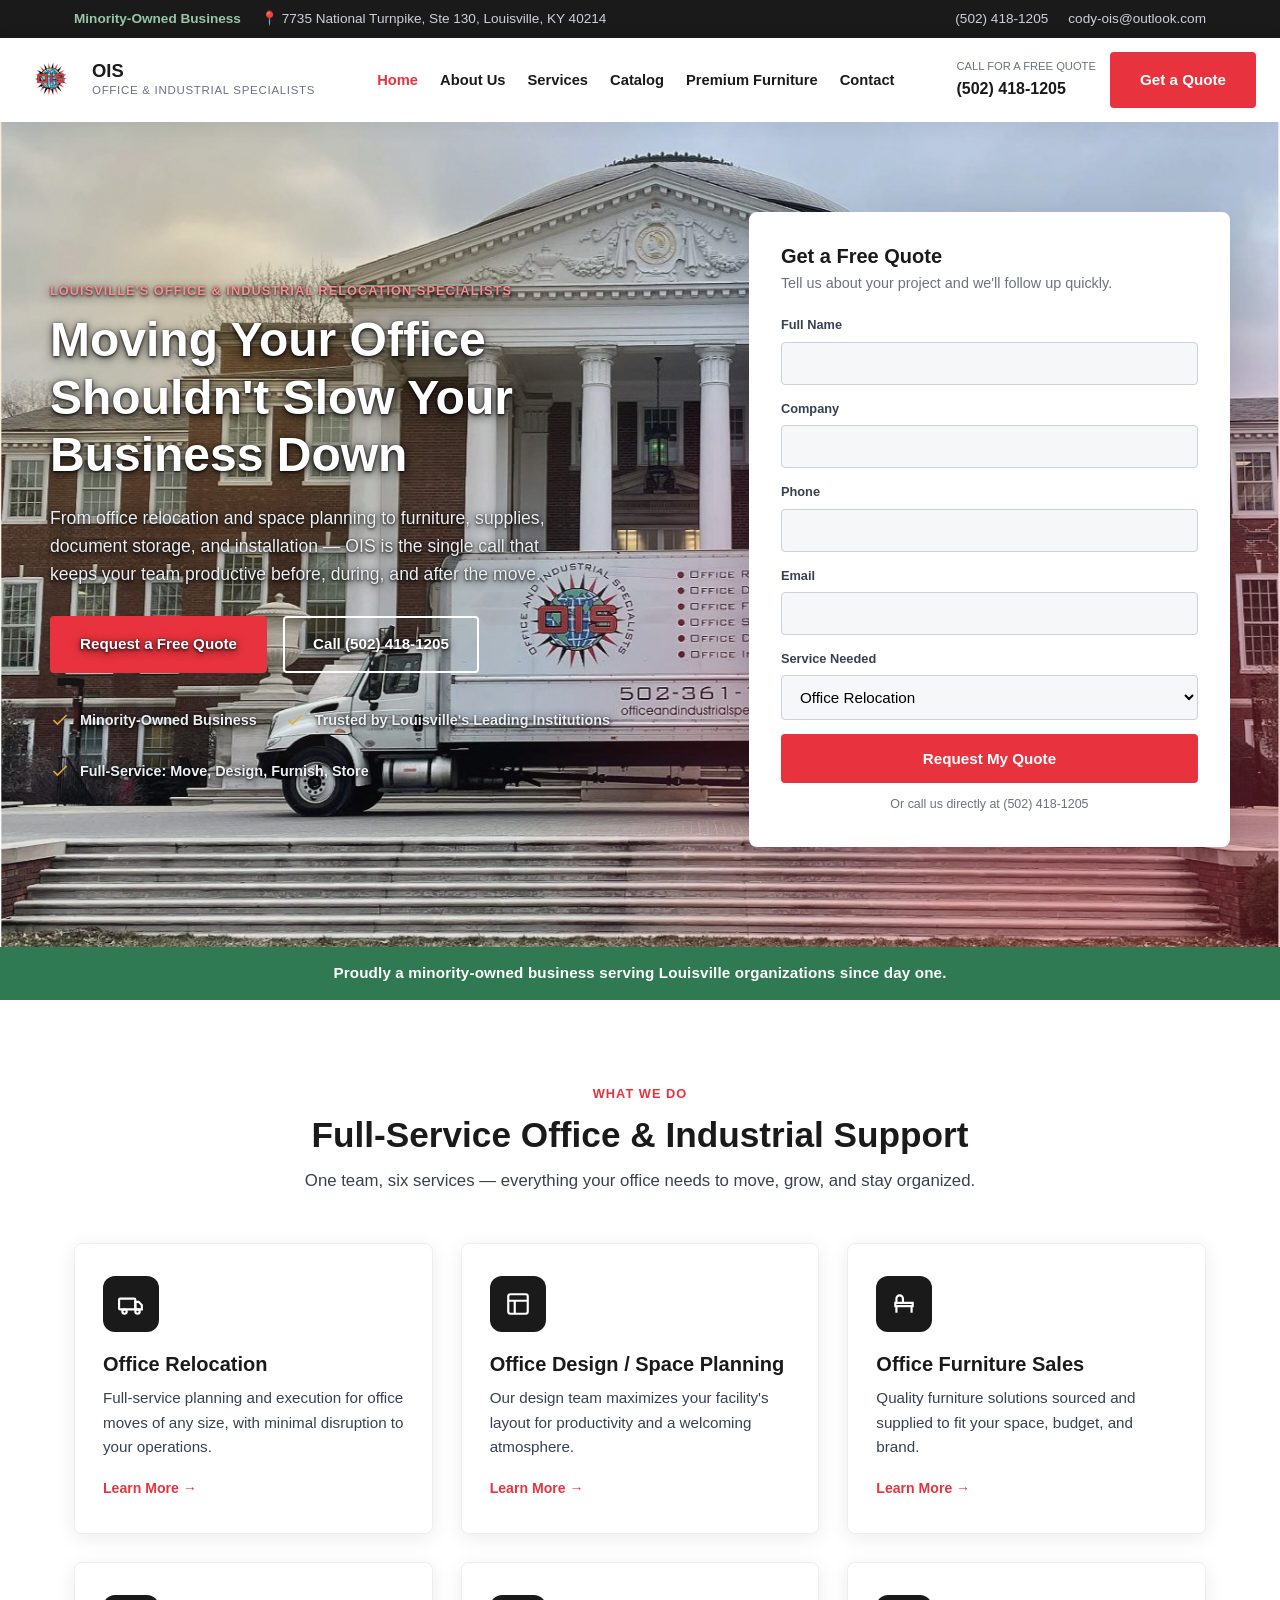
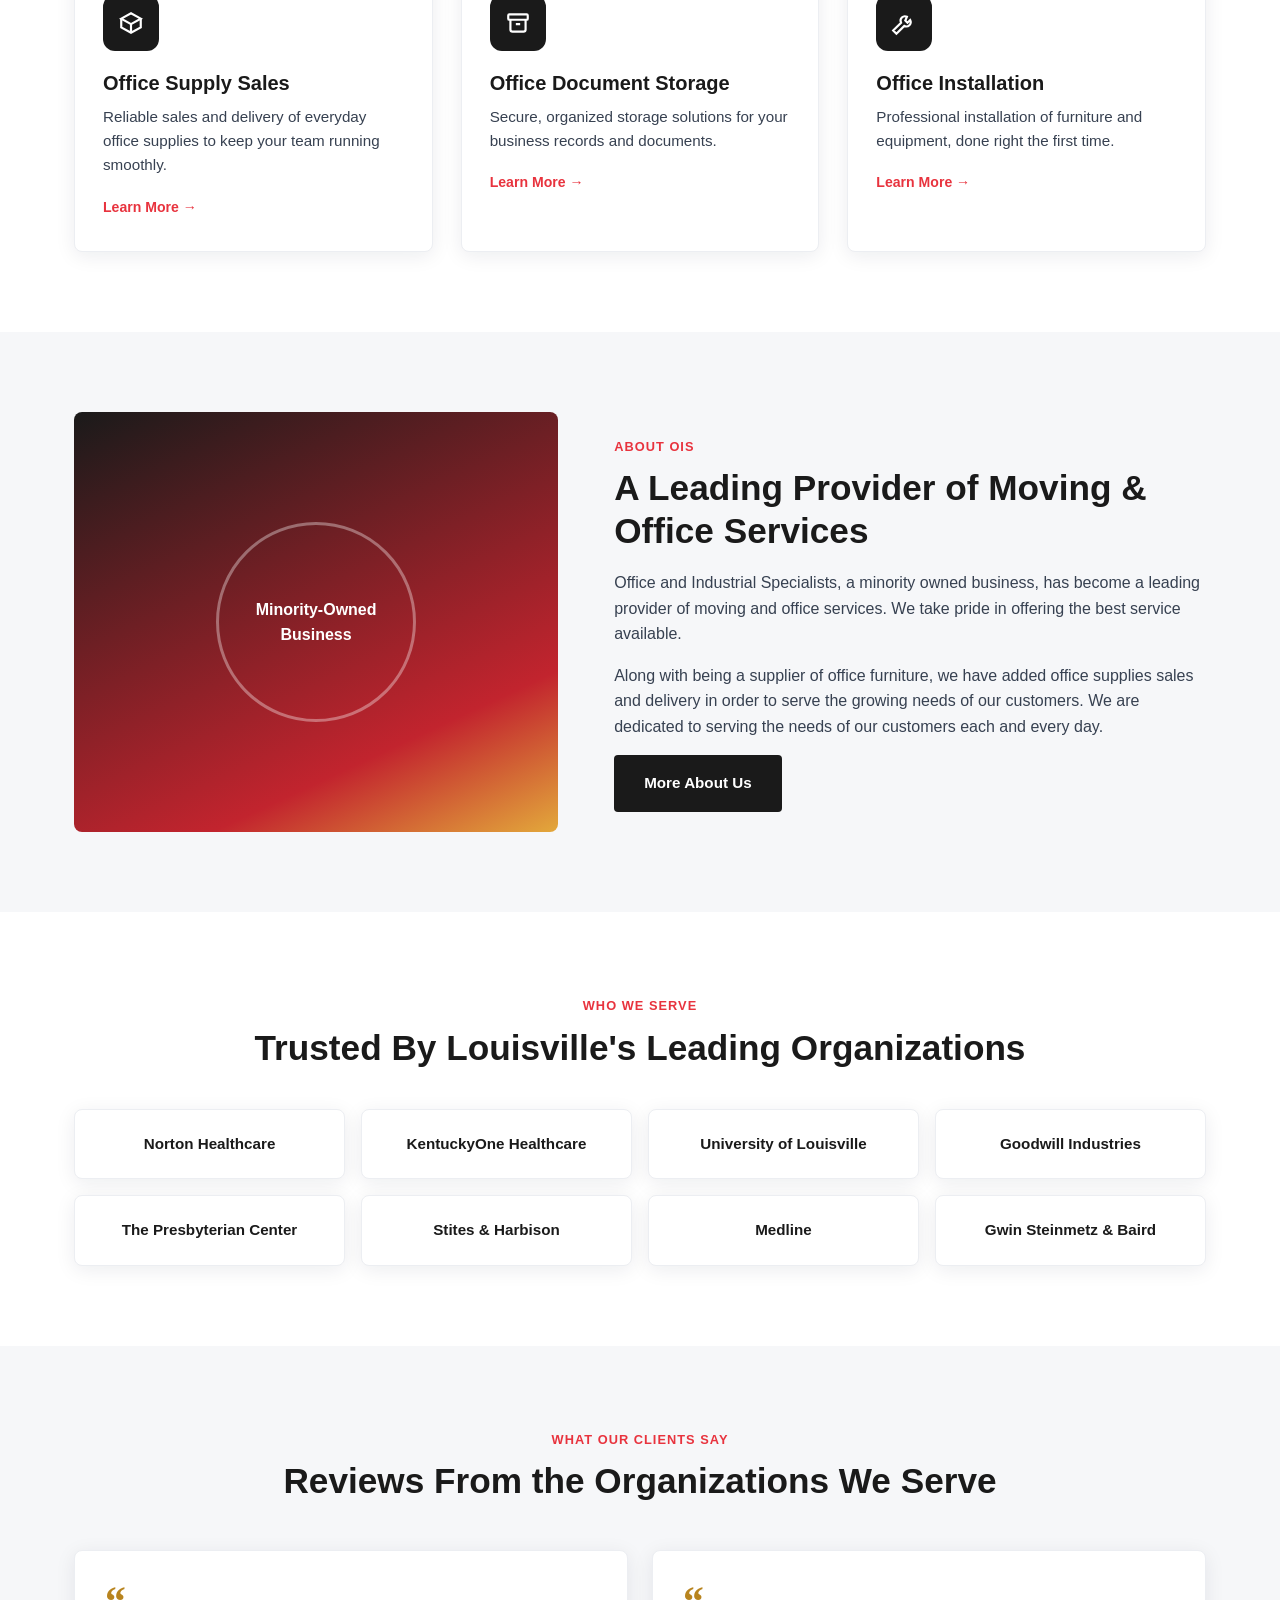
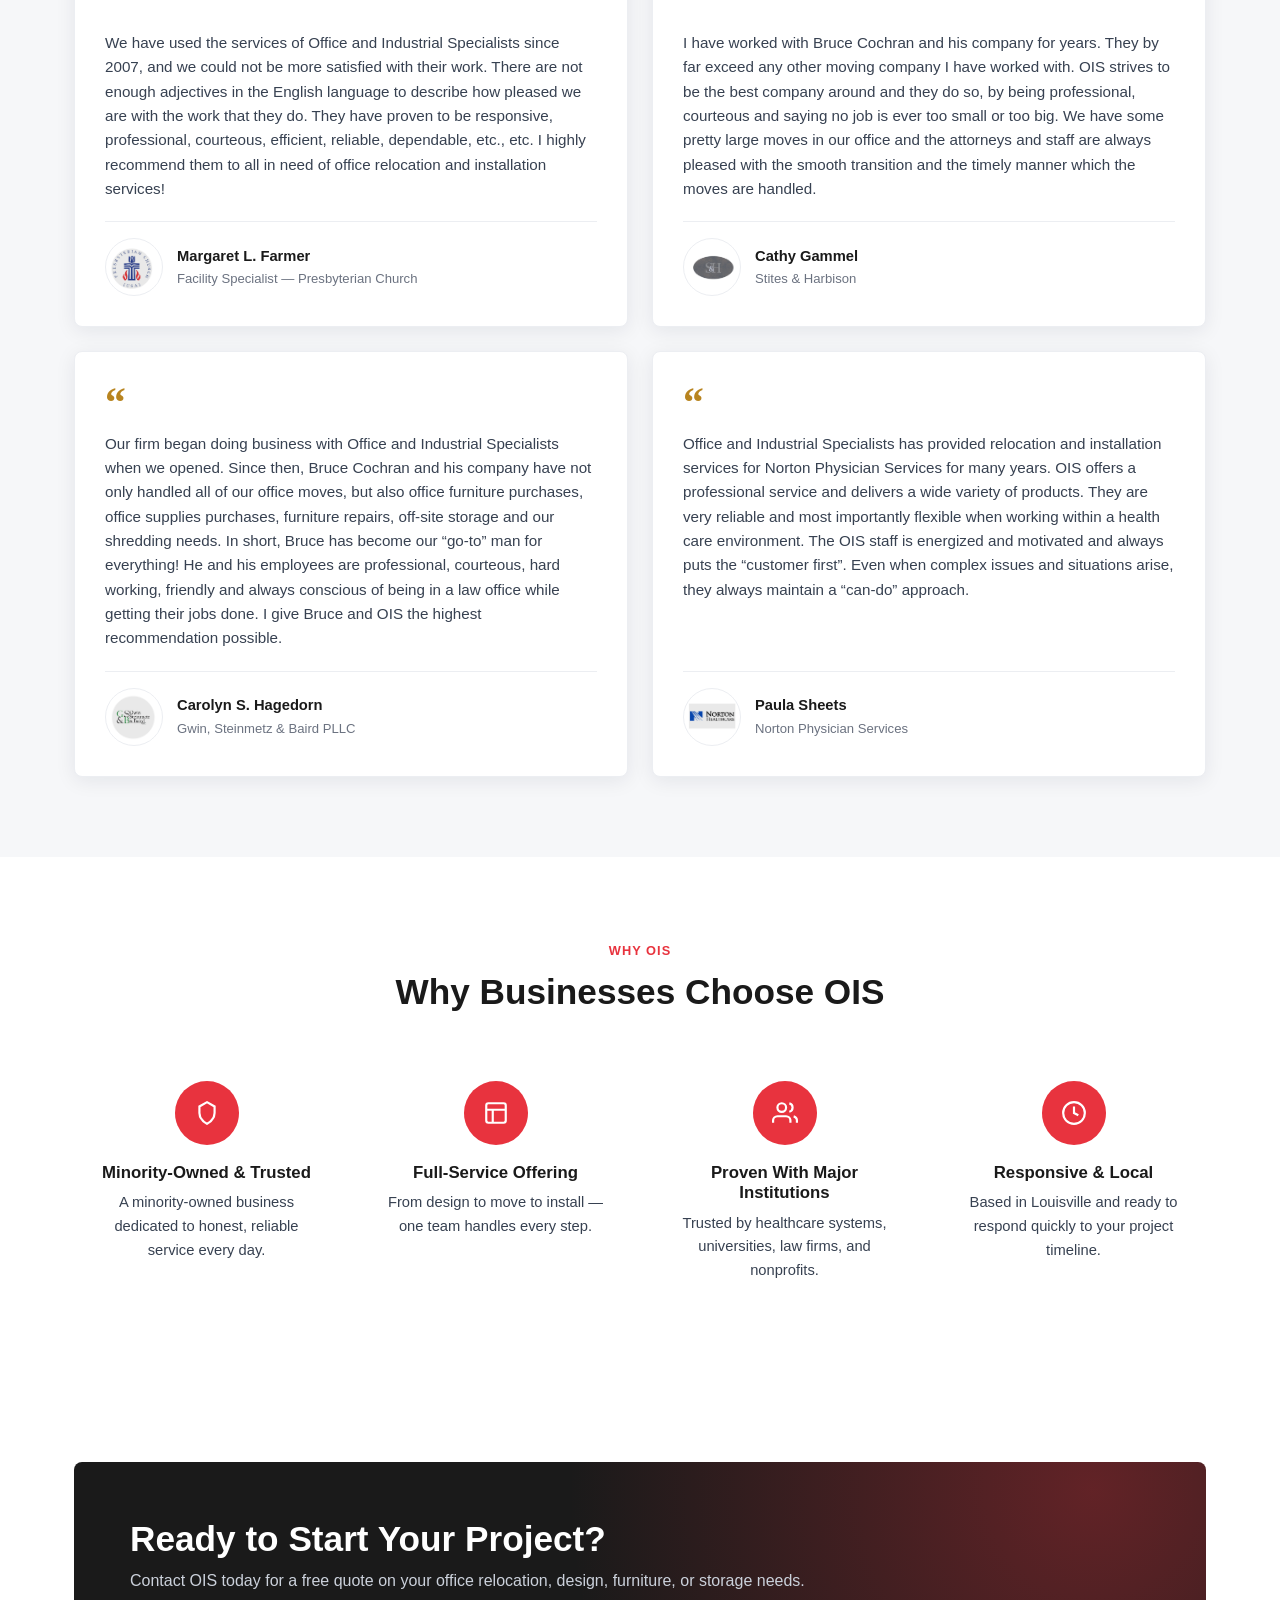
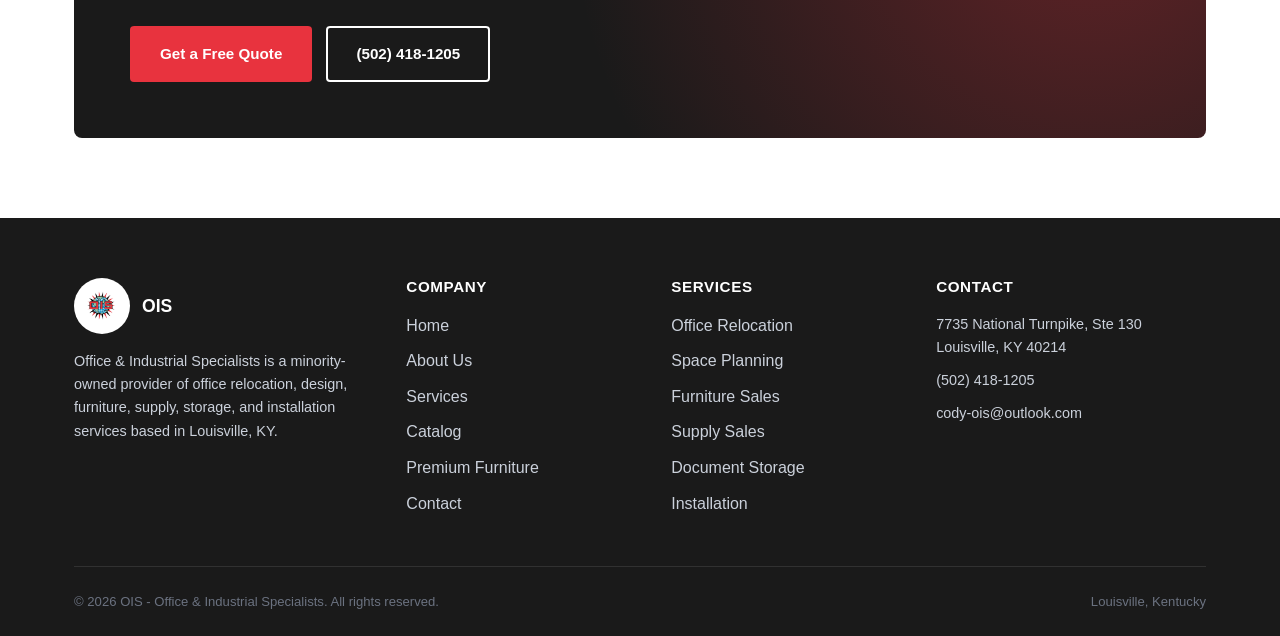
==== commit 7dcae45d: "Add Premium Furniture page linking to JSI, SitOnIt, and OpenPlan New premium-furniture.html presents" ====
--- a/index.html
+++ b/index.html
@@ -36,6 +36,7 @@
       <li><a href="about.html">About Us</a></li>
       <li><a href="services.html">Services</a></li>
       <li><a href="catalog.html">Catalog</a></li>
+      <li><a href="premium-furniture.html">Premium Furniture</a></li>
       <li><a href="contact.html">Contact</a></li>
     </ul>
     <div class="nav-cta">
@@ -351,6 +352,7 @@
           <li><a href="about.html">About Us</a></li>
           <li><a href="services.html">Services</a></li>
           <li><a href="catalog.html">Catalog</a></li>
+          <li><a href="premium-furniture.html">Premium Furniture</a></li>
           <li><a href="contact.html">Contact</a></li>
         </ul>
       </div>
--- a/css/style.css
+++ b/css/style.css
@@ -200,6 +200,7 @@
   align-items: center;
   justify-content: space-between;
   padding: 14px 24px;
+  max-width: 1320px;
 }
 .brand {
   display: flex;
@@ -233,14 +234,15 @@
 .nav-links {
   display: flex;
   align-items: center;
-  gap: 32px;
+  gap: 22px;
 }
 .nav-links a {
   font-weight: 600;
-  font-size: 0.95rem;
+  font-size: 0.92rem;
   color: var(--ink);
   padding: 8px 0;
   position: relative;
+  white-space: nowrap;
 }
 .nav-links a.active,
 .nav-links a:hover {
@@ -249,7 +251,7 @@
 .nav-cta {
   display: flex;
   align-items: center;
-  gap: 16px;
+  gap: 14px;
 }
 .nav-phone {
   font-weight: 800;
@@ -713,6 +715,18 @@
   justify-content: center;
   color: var(--gray-500);
 }
+.service-detail-visual.has-photo {
+  border: none;
+  padding: 0;
+  overflow: hidden;
+  min-height: 280px;
+  box-shadow: var(--shadow);
+}
+.service-detail-visual.has-photo img {
+  width: 100%;
+  height: 100%;
+  object-fit: cover;
+}
 .service-detail-icon {
   width: 64px;
   height: 64px;
@@ -752,6 +766,73 @@
   background: var(--gold);
 }
 
+/* Project gallery (slider) */
+.gallery-slider-wrap {
+  position: relative;
+}
+.gallery-slider {
+  display: flex;
+  gap: 16px;
+  overflow-x: auto;
+  scroll-snap-type: x mandatory;
+  scroll-behavior: smooth;
+  padding-bottom: 12px;
+  margin: 0 -4px;
+  padding-left: 4px;
+  padding-right: 4px;
+}
+.gallery-slider::-webkit-scrollbar {
+  height: 8px;
+}
+.gallery-slider::-webkit-scrollbar-thumb {
+  background: var(--gray-300);
+  border-radius: 4px;
+}
+.gallery-item {
+  display: block;
+  flex: 0 0 260px;
+  aspect-ratio: 4 / 3;
+  border-radius: var(--radius);
+  overflow: hidden;
+  box-shadow: var(--shadow);
+  scroll-snap-align: start;
+}
+.gallery-item img {
+  width: 100%;
+  height: 100%;
+  object-fit: cover;
+  transition: transform 0.3s ease;
+}
+.gallery-item:hover img {
+  transform: scale(1.06);
+}
+.slider-btn {
+  position: absolute;
+  top: 45%;
+  transform: translateY(-50%);
+  width: 44px;
+  height: 44px;
+  border-radius: 50%;
+  background: var(--white);
+  box-shadow: var(--shadow-lg);
+  border: none;
+  display: flex;
+  align-items: center;
+  justify-content: center;
+  color: var(--ink);
+  cursor: pointer;
+  z-index: 2;
+}
+.slider-btn.prev {
+  left: -8px;
+}
+.slider-btn.next {
+  right: -8px;
+}
+.slider-btn:hover {
+  color: var(--red);
+}
+
 /* Furniture catalog */
 .catalog-grid {
   display: grid;
@@ -933,22 +1014,7 @@
 .mt-32 { margin-top: 32px; }
 
 /* Responsive */
-@media (max-width: 960px) {
-  .hero-grid { grid-template-columns: 1fr; padding: 56px 0 60px; }
-  .split { grid-template-columns: 1fr; }
-  .split-visual { order: -1; min-height: 260px; }
-  .services-grid { grid-template-columns: repeat(2, 1fr); }
-  .clients-grid { grid-template-columns: repeat(2, 1fr); }
-  .features-grid { grid-template-columns: repeat(2, 1fr); }
-  .testimonials-grid { grid-template-columns: 1fr; }
-  .catalog-grid { grid-template-columns: 1fr; }
-  .footer-grid { grid-template-columns: 1fr 1fr; }
-  .contact-grid { grid-template-columns: 1fr; }
-  .service-detail { grid-template-columns: 1fr; }
-  .service-detail:nth-child(even) .service-detail-visual { order: 0; }
-}
-
-@media (max-width: 720px) {
+@media (max-width: 1100px) {
   .nav-links, .nav-cta .nav-phone-wrap { display: none; }
   .nav-toggle { display: flex; }
   .nav-links.open {
@@ -963,10 +1029,30 @@
     box-shadow: var(--shadow-lg);
     gap: 16px;
   }
+}
+
+@media (max-width: 960px) {
+  .hero-grid { grid-template-columns: 1fr; padding: 56px 0 60px; }
+  .split { grid-template-columns: 1fr; }
+  .split-visual { order: -1; min-height: 260px; }
+  .services-grid { grid-template-columns: repeat(2, 1fr); }
+  .clients-grid { grid-template-columns: repeat(2, 1fr); }
+  .features-grid { grid-template-columns: repeat(2, 1fr); }
+  .testimonials-grid { grid-template-columns: 1fr; }
+  .catalog-grid { grid-template-columns: 1fr; }
+  .footer-grid { grid-template-columns: 1fr 1fr; }
+  .contact-grid { grid-template-columns: 1fr; }
+  .service-detail { grid-template-columns: 1fr; }
+  .service-detail:nth-child(even) .service-detail-visual { order: 0; }
+}
+
+@media (max-width: 720px) {
   .topbar-contact { gap: 12px; }
   .services-grid { grid-template-columns: 1fr; }
   .clients-grid { grid-template-columns: 1fr 1fr; }
   .features-grid { grid-template-columns: 1fr; }
+  .gallery-item { flex-basis: 200px; }
+  .slider-btn { display: none; }
   .footer-grid { grid-template-columns: 1fr; gap: 28px; }
   .cta-banner { flex-direction: column; text-align: center; padding: 40px 28px; }
   .section { padding: 56px 0; }
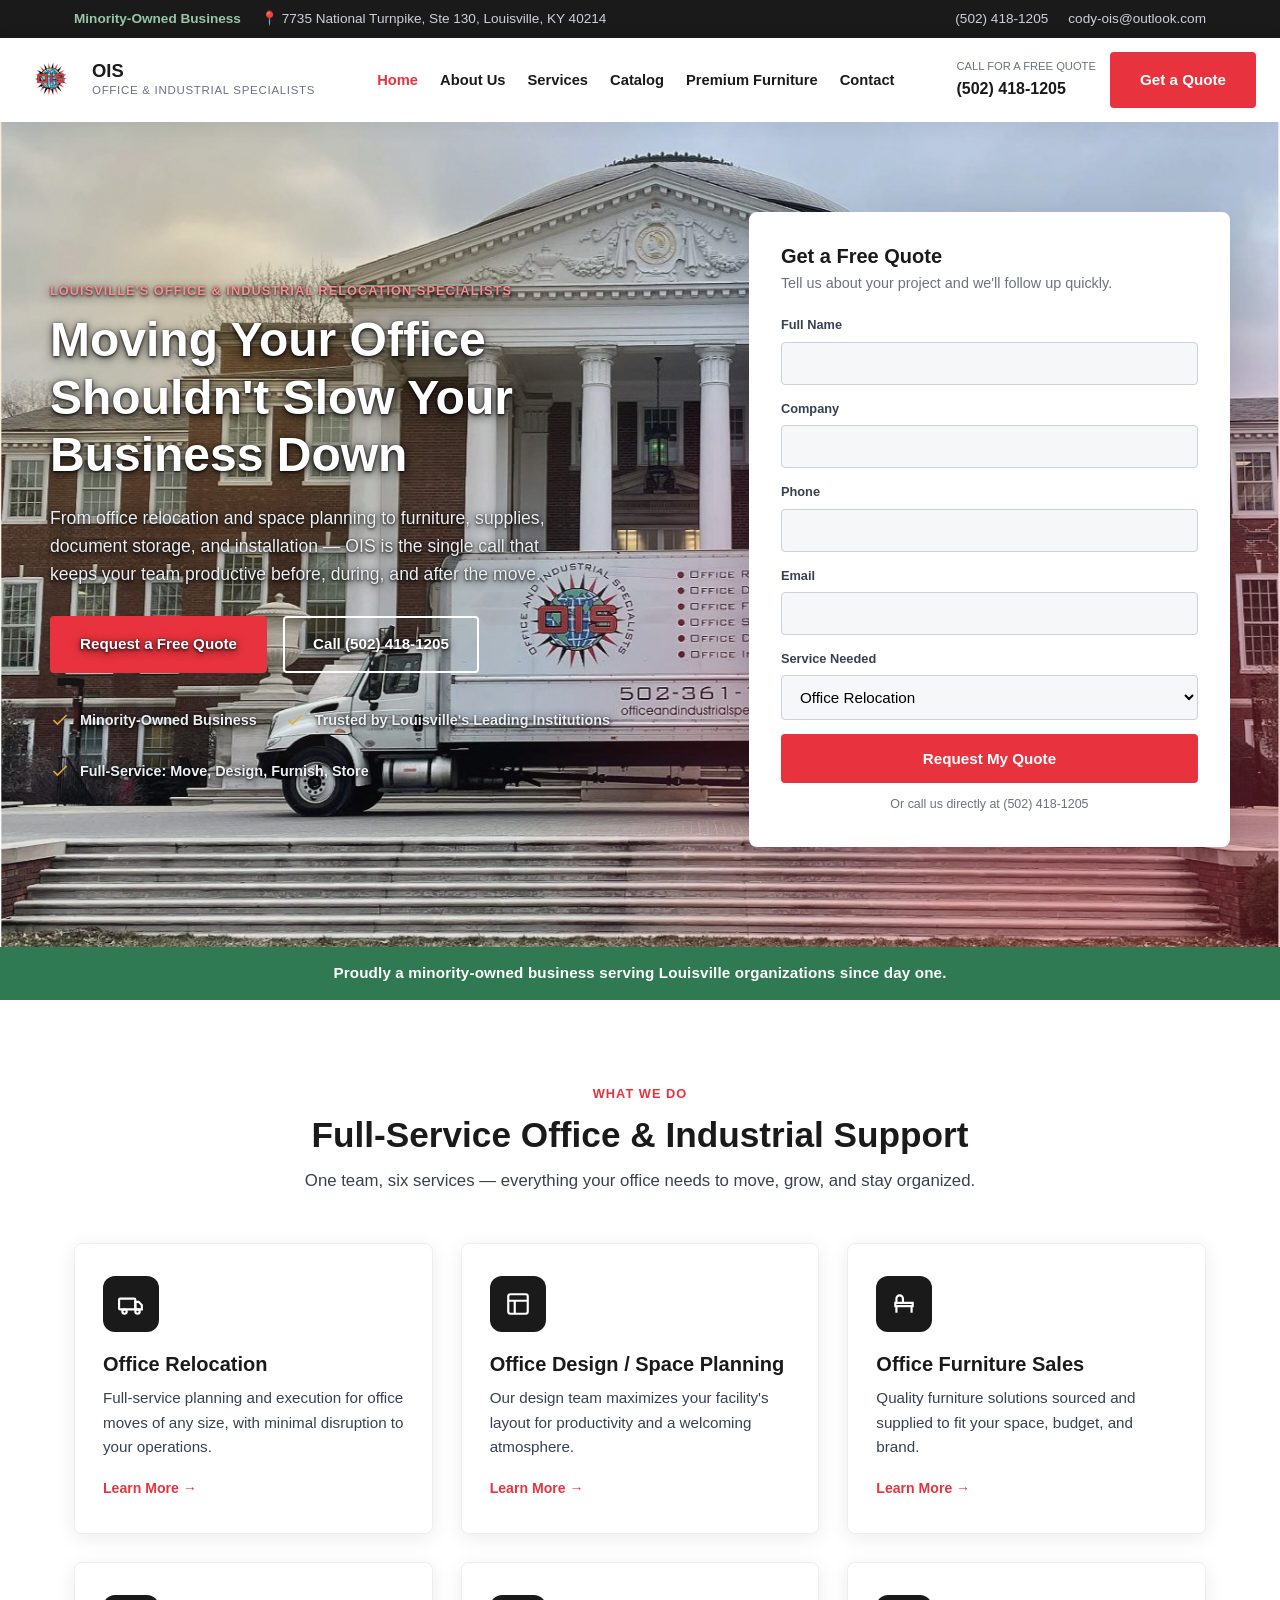
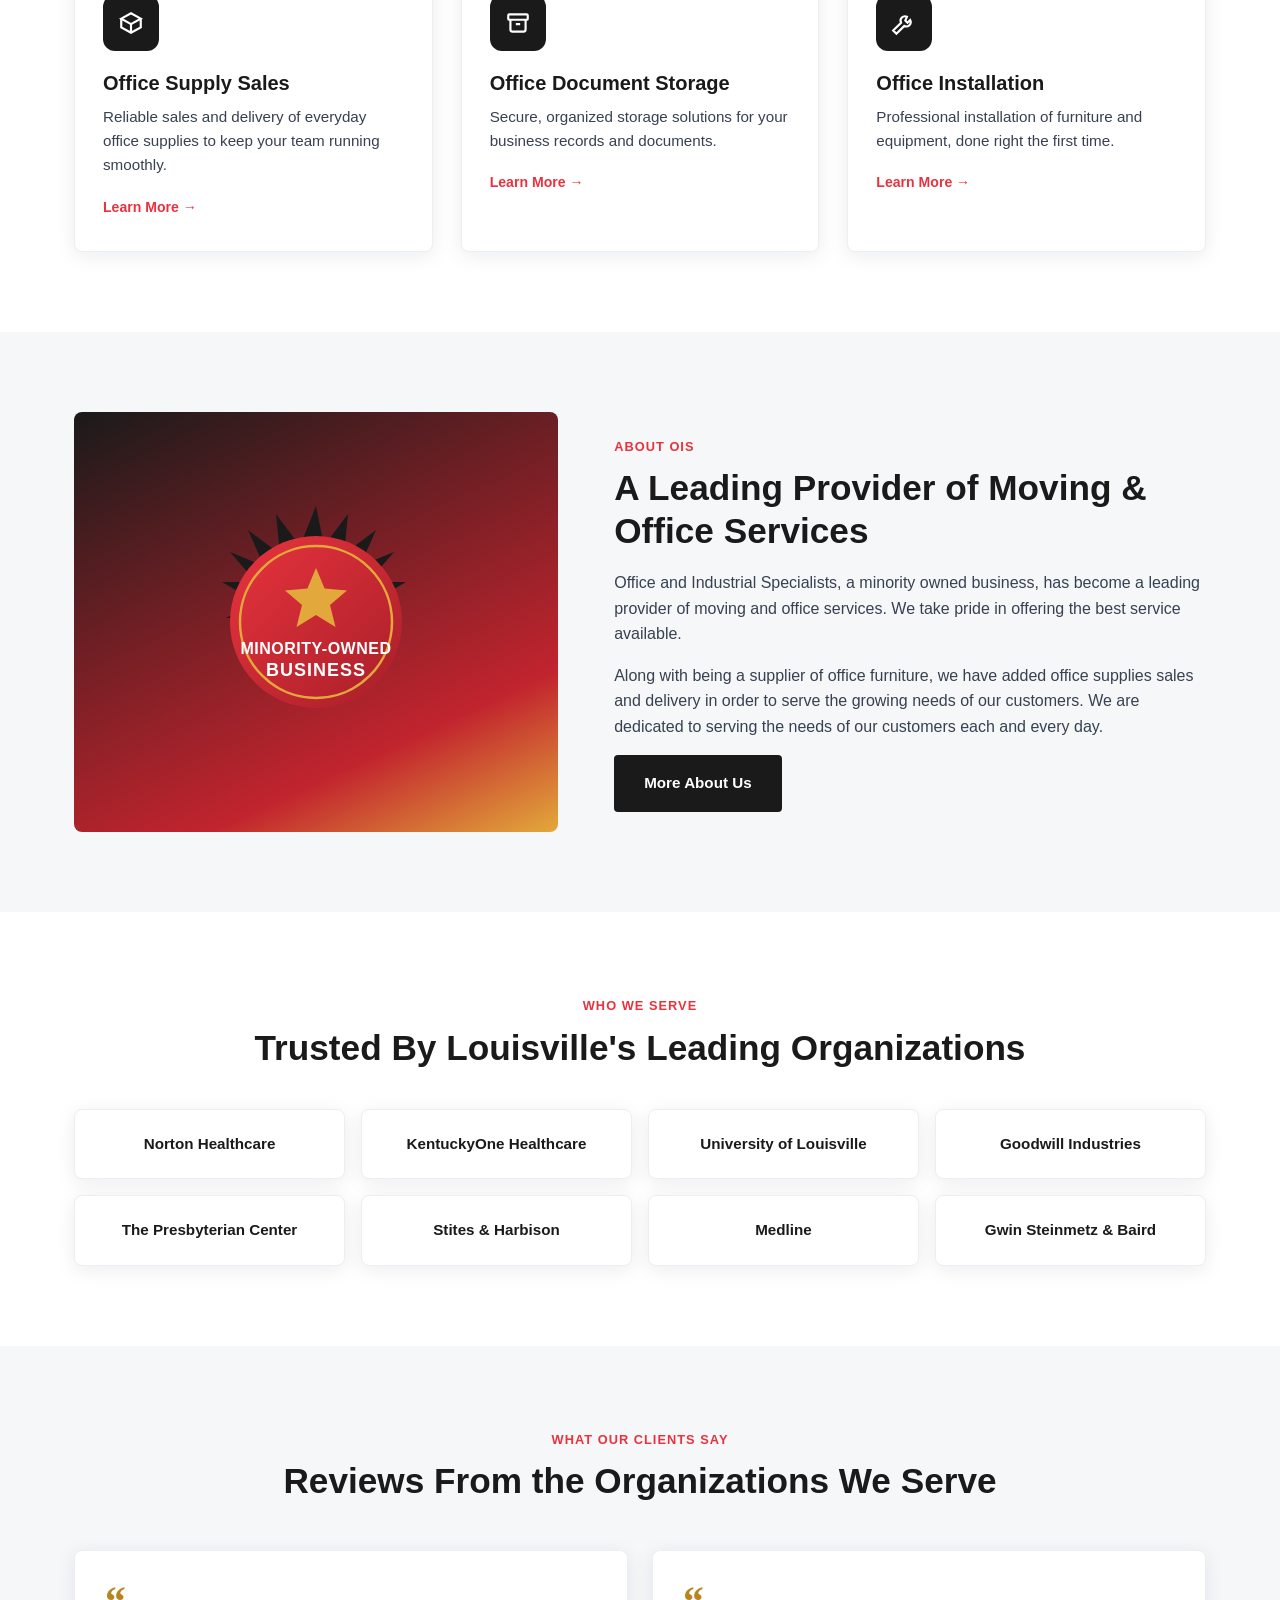
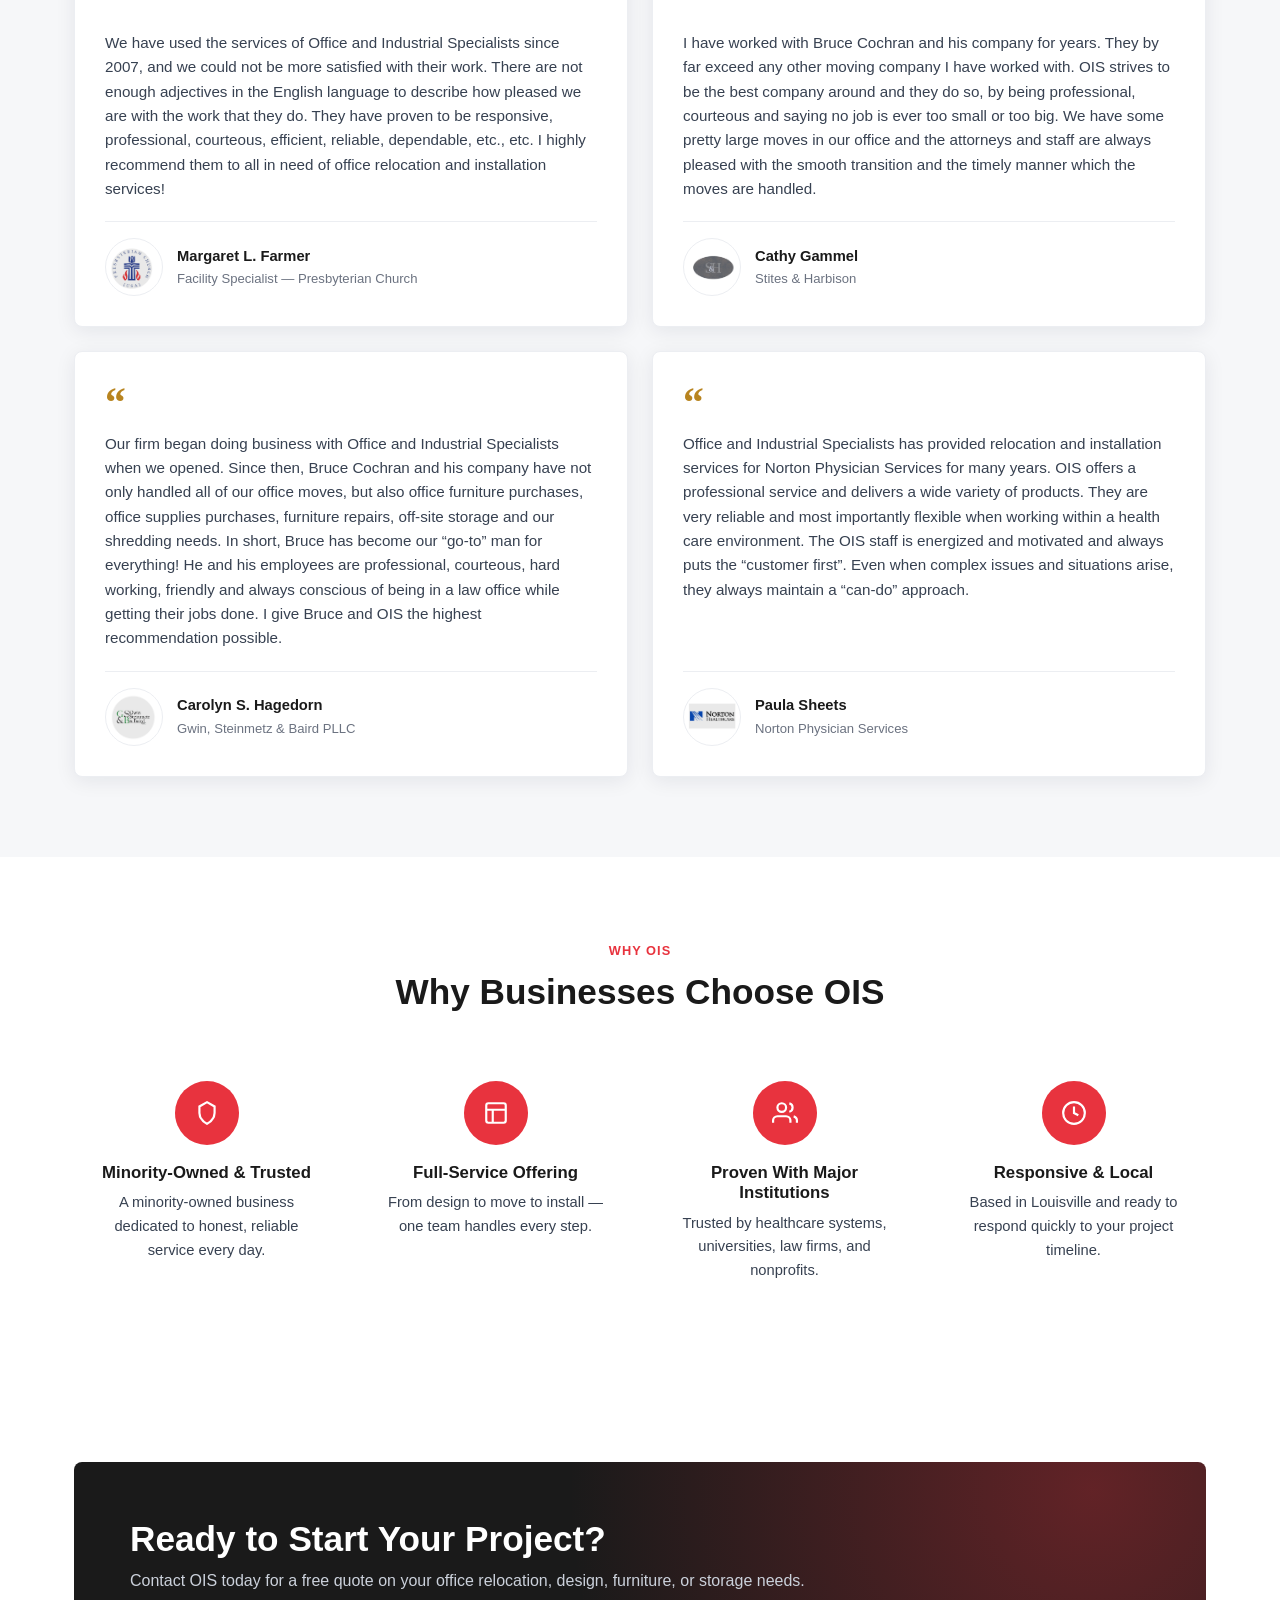
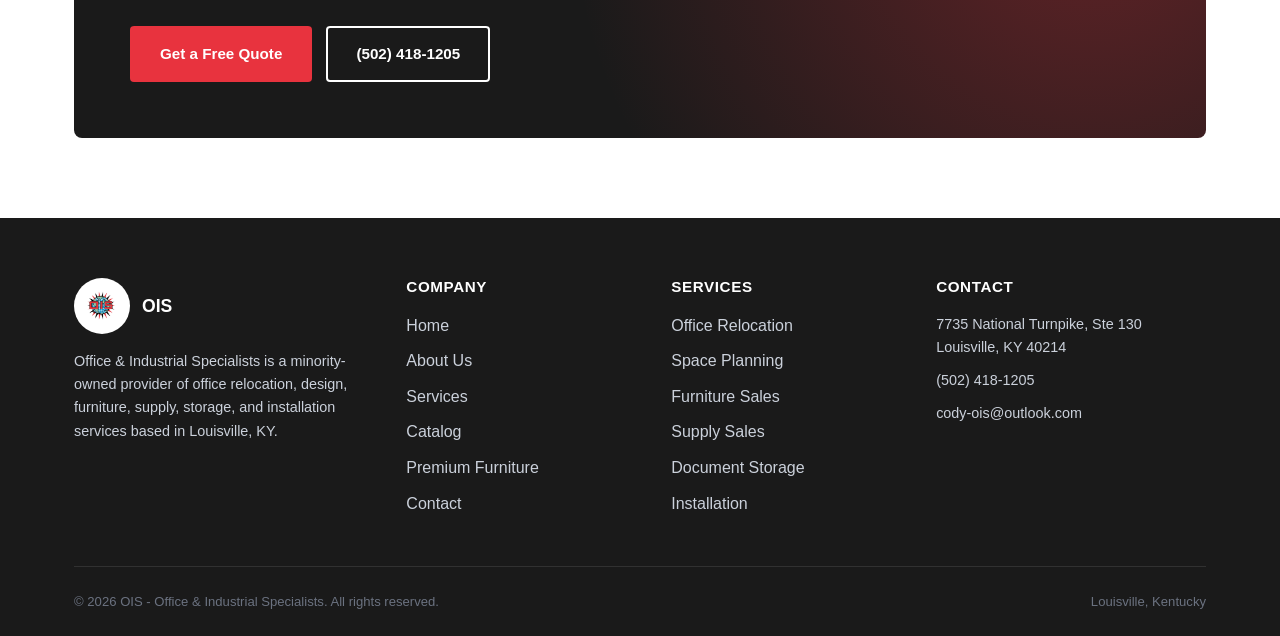
==== commit 0b9a162d: "Replace remaining filler placeholders with custom SVG graphics No image-generation tool is available" ====
--- a/index.html
+++ b/index.html
@@ -192,7 +192,7 @@
 <section class="section section-alt">
   <div class="container split">
     <div class="split-visual">
-      <div class="badge-ring">Minority-Owned<br>Business</div>
+      <img src="images/badge-minority-owned.svg" alt="Minority-Owned Business badge" class="badge-icon">
     </div>
     <div>
       <span class="eyebrow">About OIS</span>
--- a/css/style.css
+++ b/css/style.css
@@ -439,6 +439,15 @@
   color: var(--white);
   margin-bottom: 20px;
 }
+.brand-logo-img {
+  display: block;
+  height: 48px;
+  width: auto;
+  max-width: 100%;
+  object-fit: contain;
+  object-position: left center;
+  margin-bottom: 20px;
+}
 .service-card h3 {
   margin-bottom: 10px;
 }
@@ -473,18 +482,10 @@
   align-items: center;
   justify-content: center;
 }
-.split-visual .badge-ring {
-  width: 200px;
-  height: 200px;
-  border: 3px solid rgba(255,255,255,0.35);
-  border-radius: 50%;
-  display: flex;
-  align-items: center;
-  justify-content: center;
-  text-align: center;
-  color: var(--white);
-  font-weight: 800;
-  padding: 20px;
+.split-visual .badge-icon {
+  width: 240px;
+  height: 240px;
+  max-width: 70%;
 }
 .split h2 {
   margin-bottom: 18px;
@@ -678,17 +679,6 @@
   color: var(--white);
   margin-bottom: 10px;
 }
-.breadcrumb {
-  font-size: 0.85rem;
-  color: var(--gray-300);
-}
-.breadcrumb a {
-  color: var(--gray-100);
-  font-weight: 600;
-}
-.breadcrumb a:hover {
-  color: var(--white);
-}
 
 /* Service detail rows */
 .service-detail {
@@ -719,7 +709,7 @@
   border: none;
   padding: 0;
   overflow: hidden;
-  min-height: 280px;
+  aspect-ratio: 4 / 3;
   box-shadow: var(--shadow);
 }
 .service-detail-visual.has-photo img {
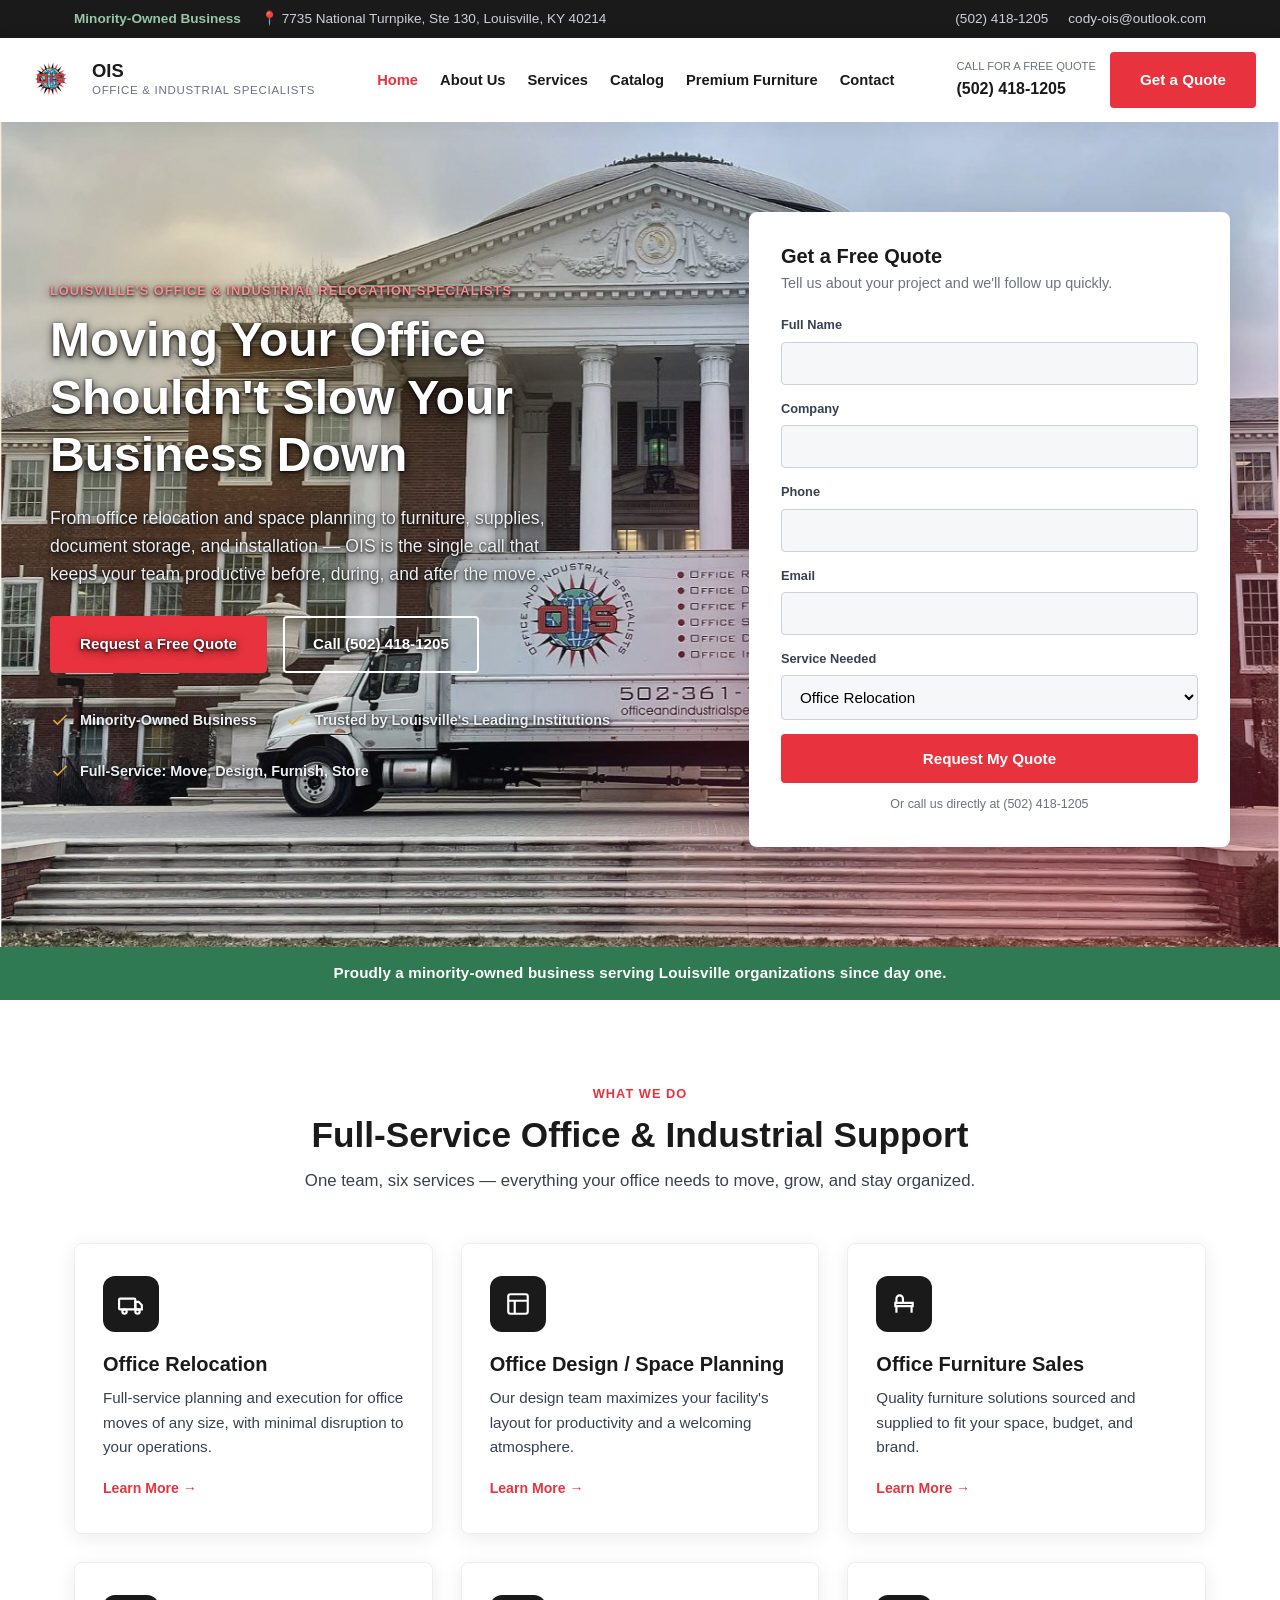
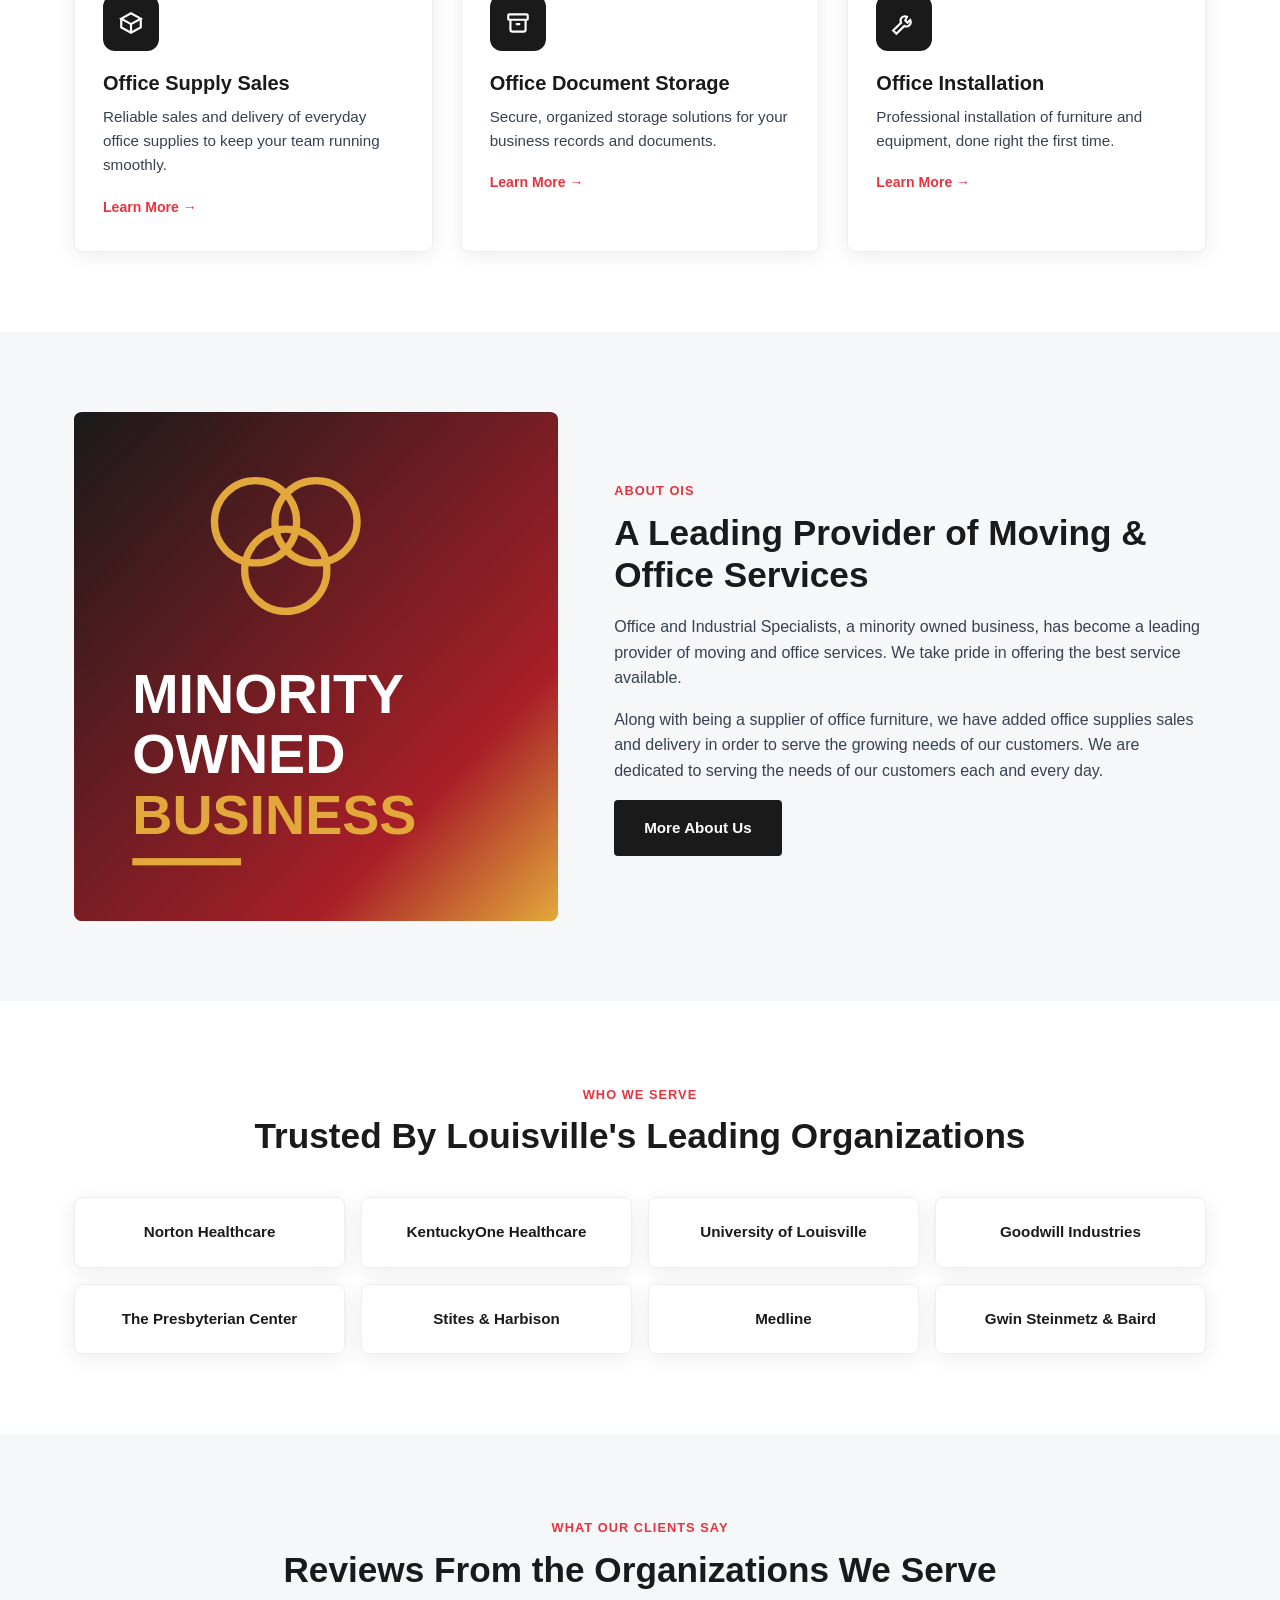
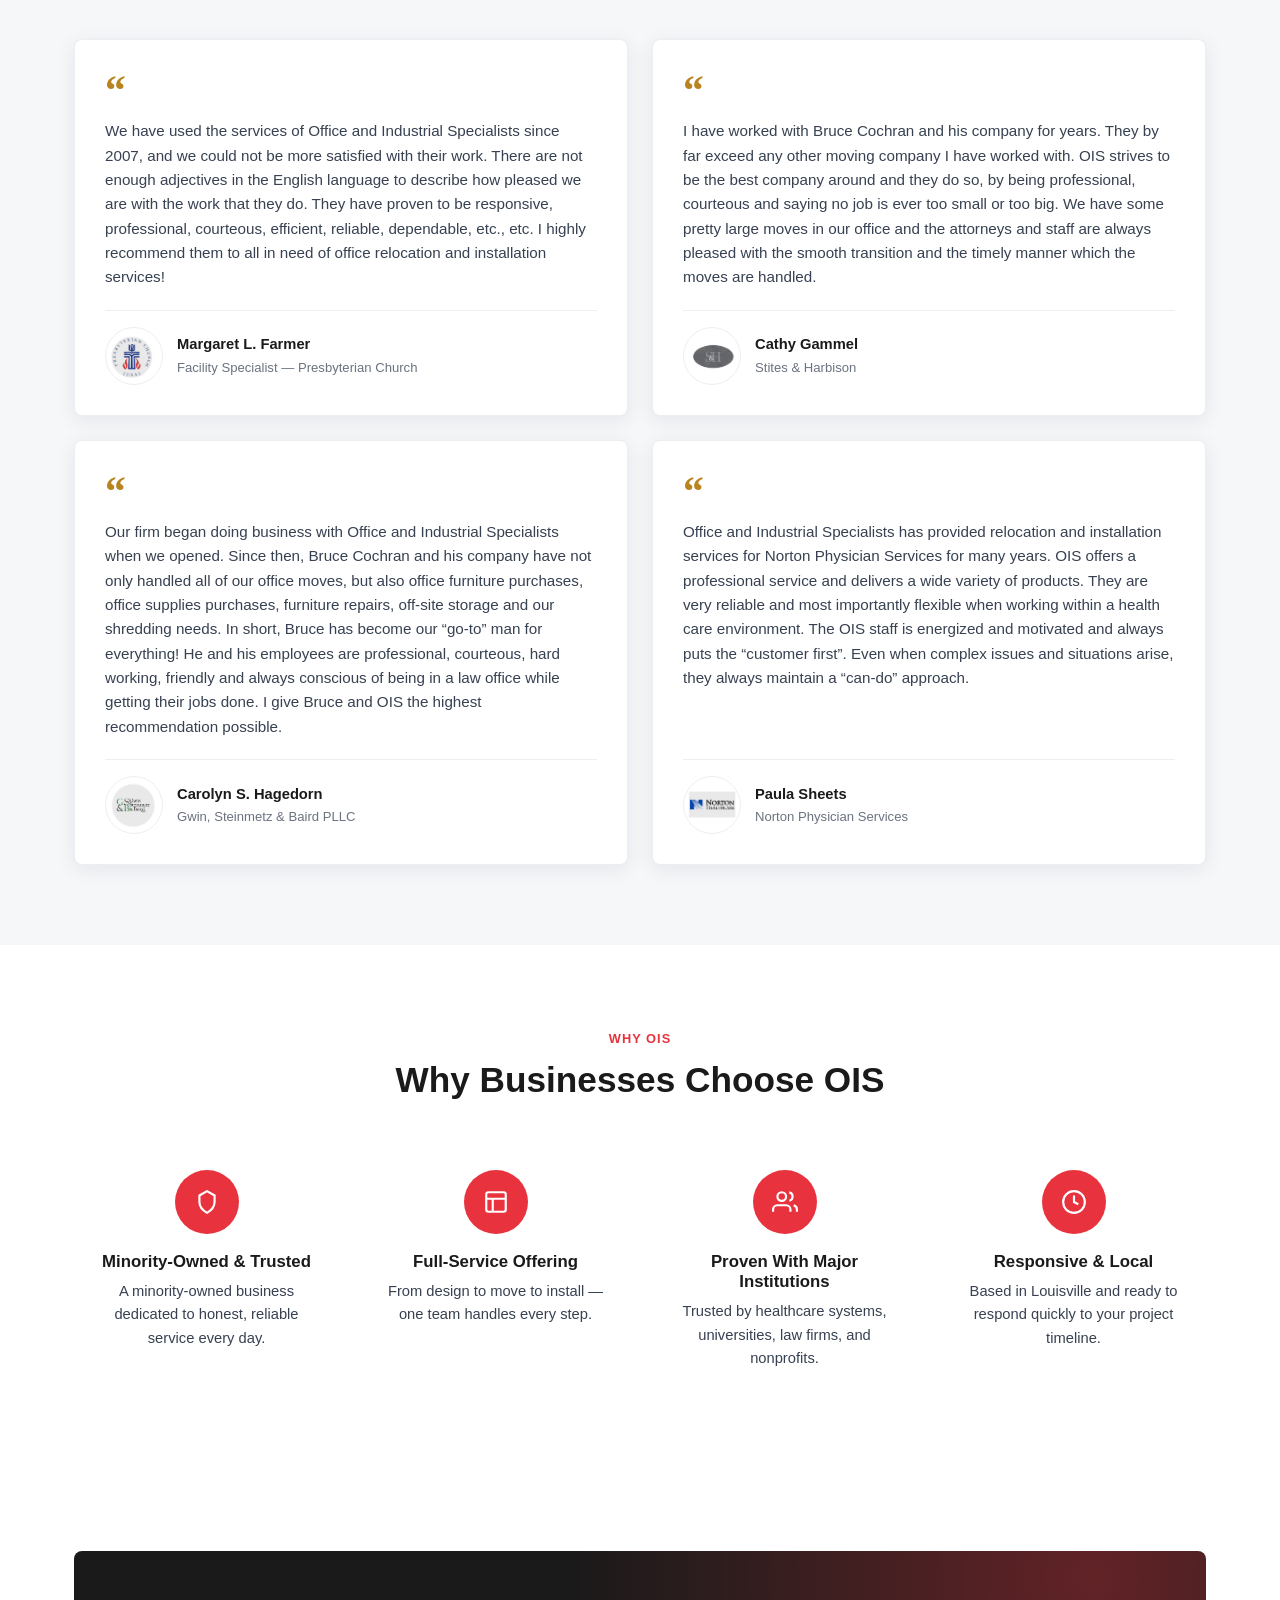
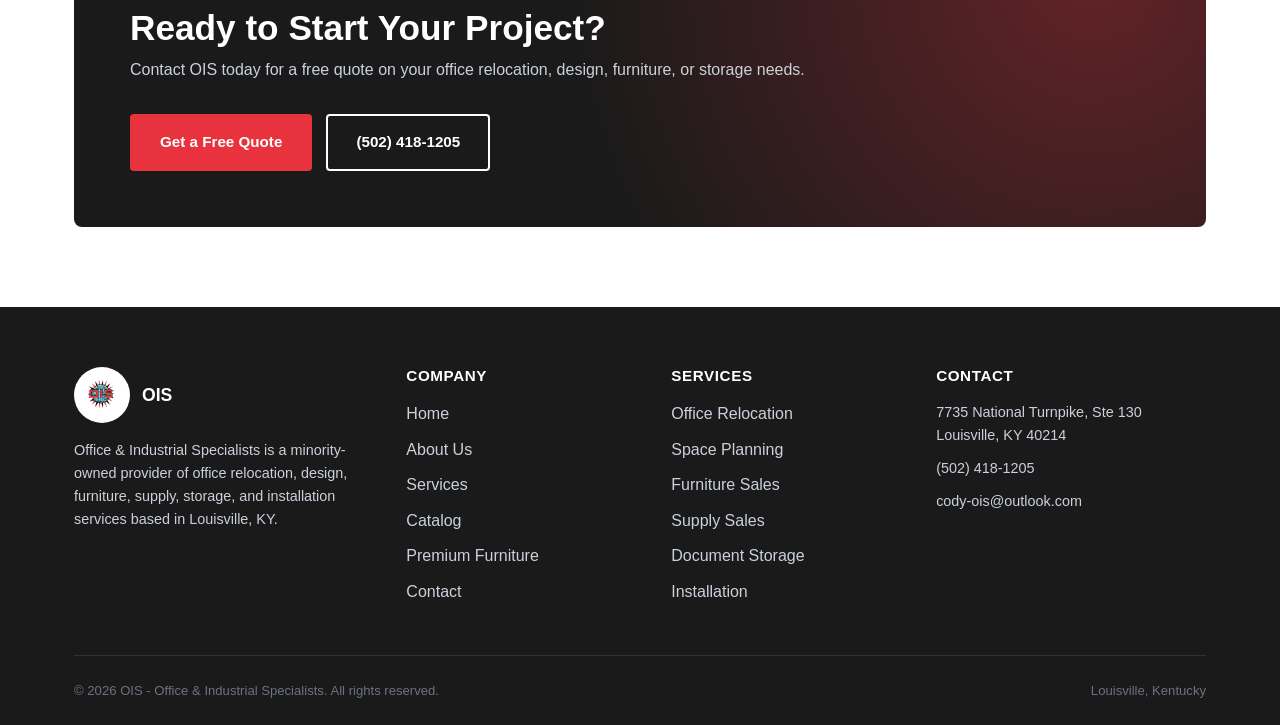
==== commit 75071f24: "Switch Minority-Owned Business graphic to poster-style typography Replaces the seal-badge design wit" ====
--- a/index.html
+++ b/index.html
@@ -192,7 +192,7 @@
 <section class="section section-alt">
   <div class="container split">
     <div class="split-visual">
-      <img src="images/badge-minority-owned.svg" alt="Minority-Owned Business badge" class="badge-icon">
+      <img src="images/badge-minority-owned.svg" alt="Minority-Owned Business badge" class="badge-poster">
     </div>
     <div>
       <span class="eyebrow">About OIS</span>
--- a/css/style.css
+++ b/css/style.css
@@ -487,6 +487,11 @@
   height: 240px;
   max-width: 70%;
 }
+.split-visual .badge-poster {
+  width: 100%;
+  height: 100%;
+  object-fit: contain;
+}
 .split h2 {
   margin-bottom: 18px;
 }
@@ -683,7 +688,7 @@
 /* Service detail rows */
 .service-detail {
   display: grid;
-  grid-template-columns: 0.5fr 1fr;
+  grid-template-columns: 1fr 1fr;
   gap: 40px;
   align-items: center;
   padding: 48px 0;
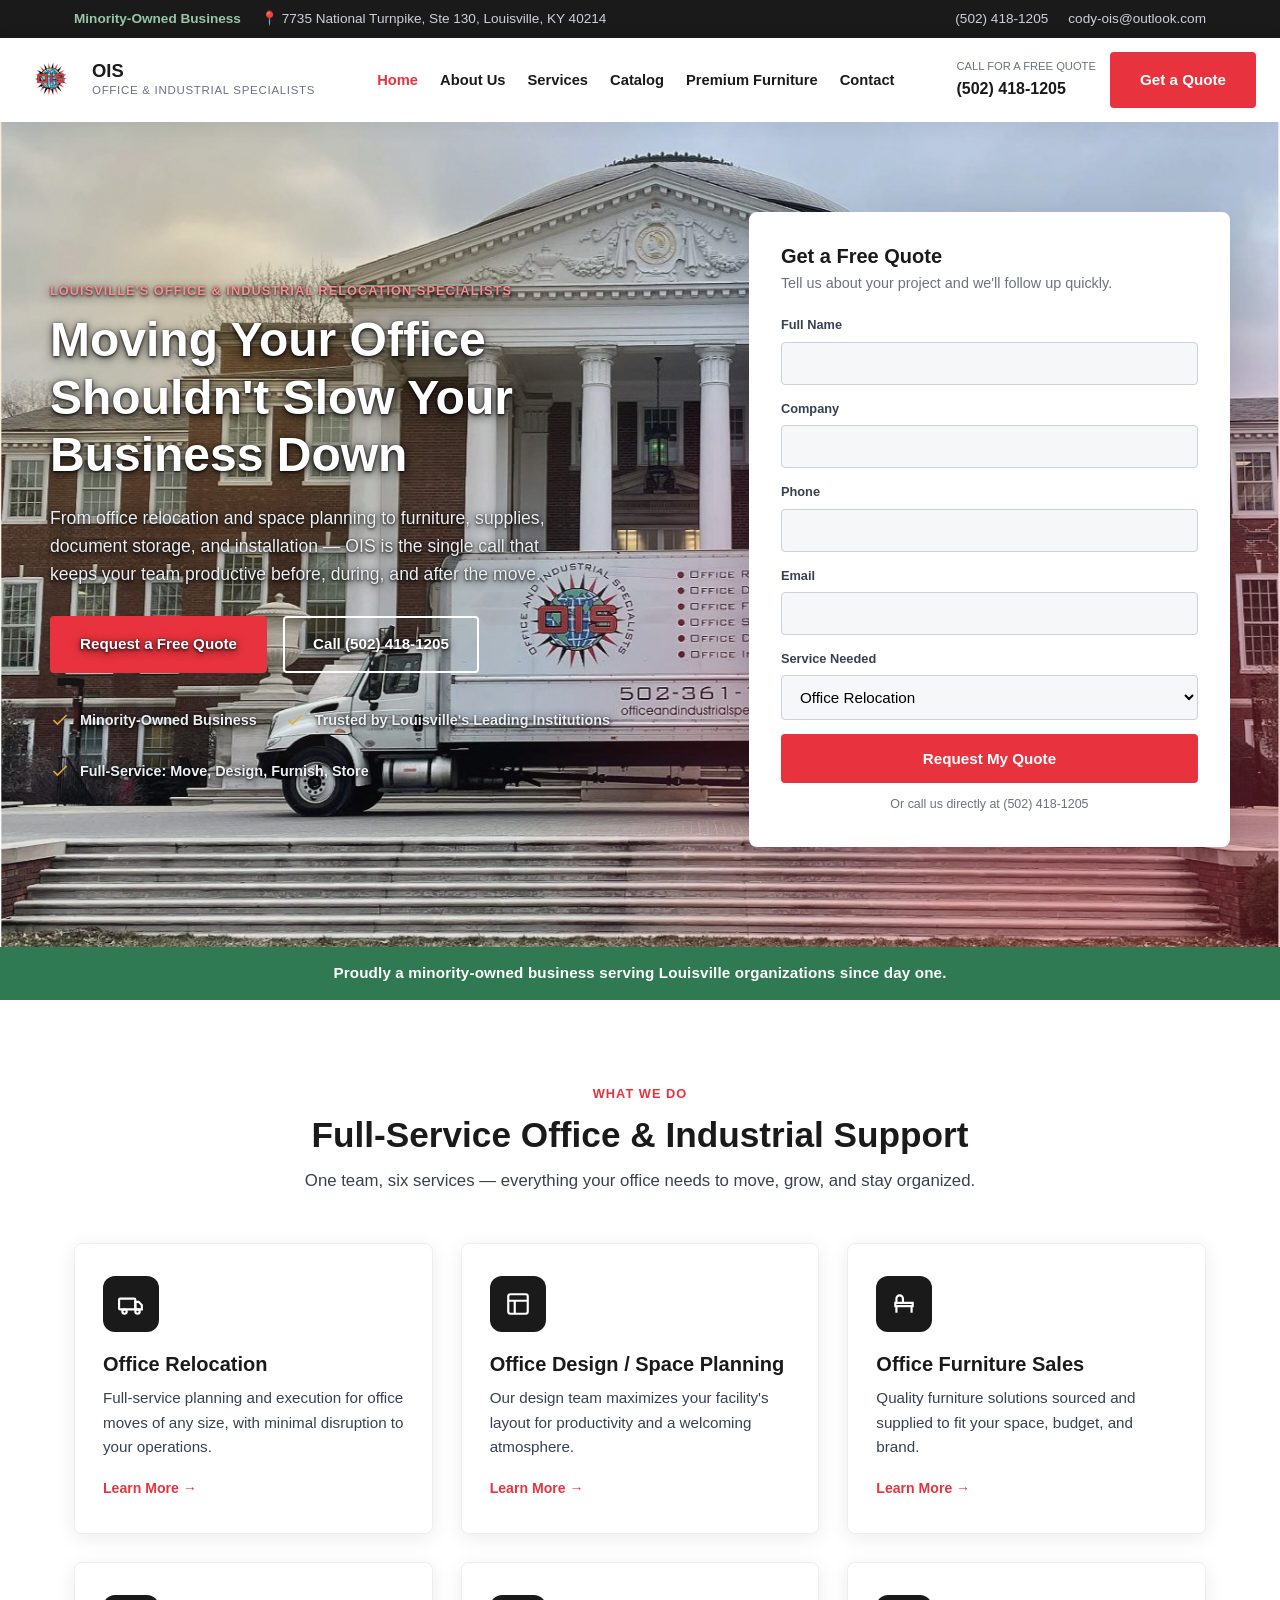
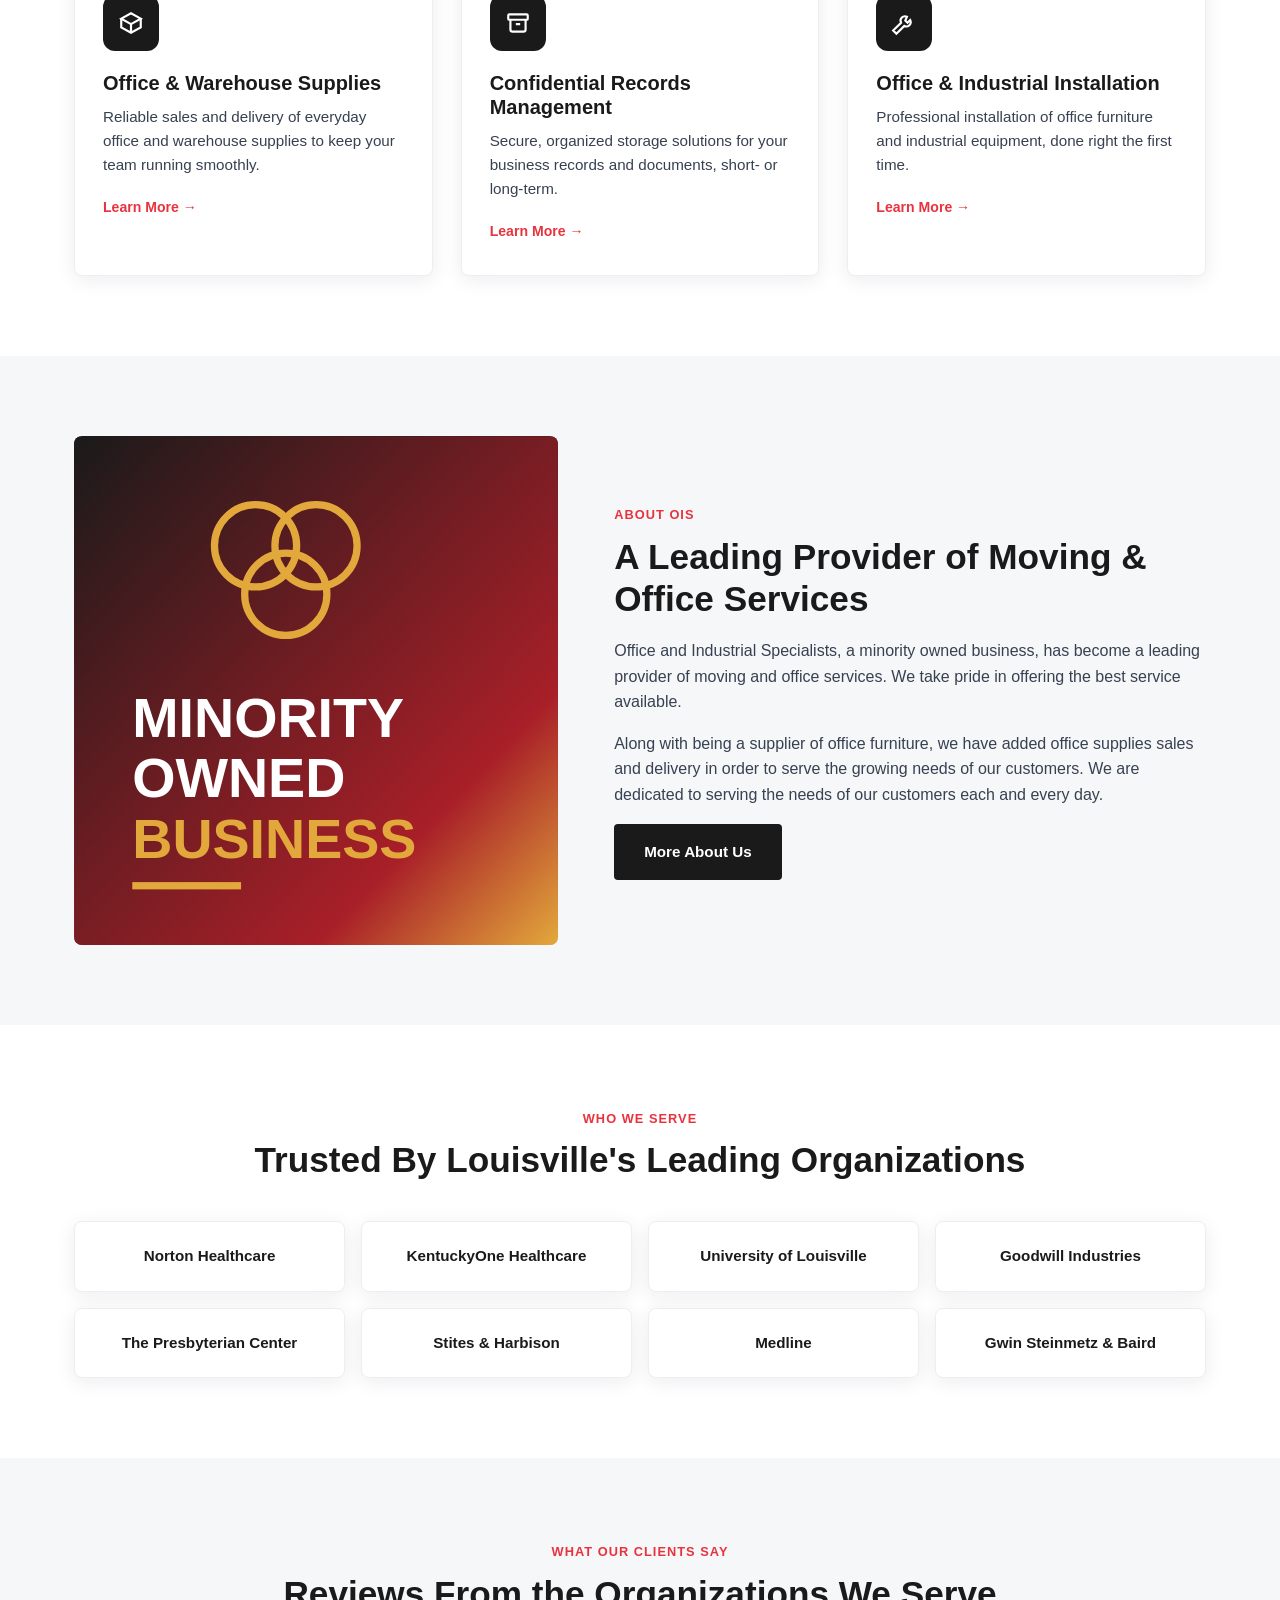
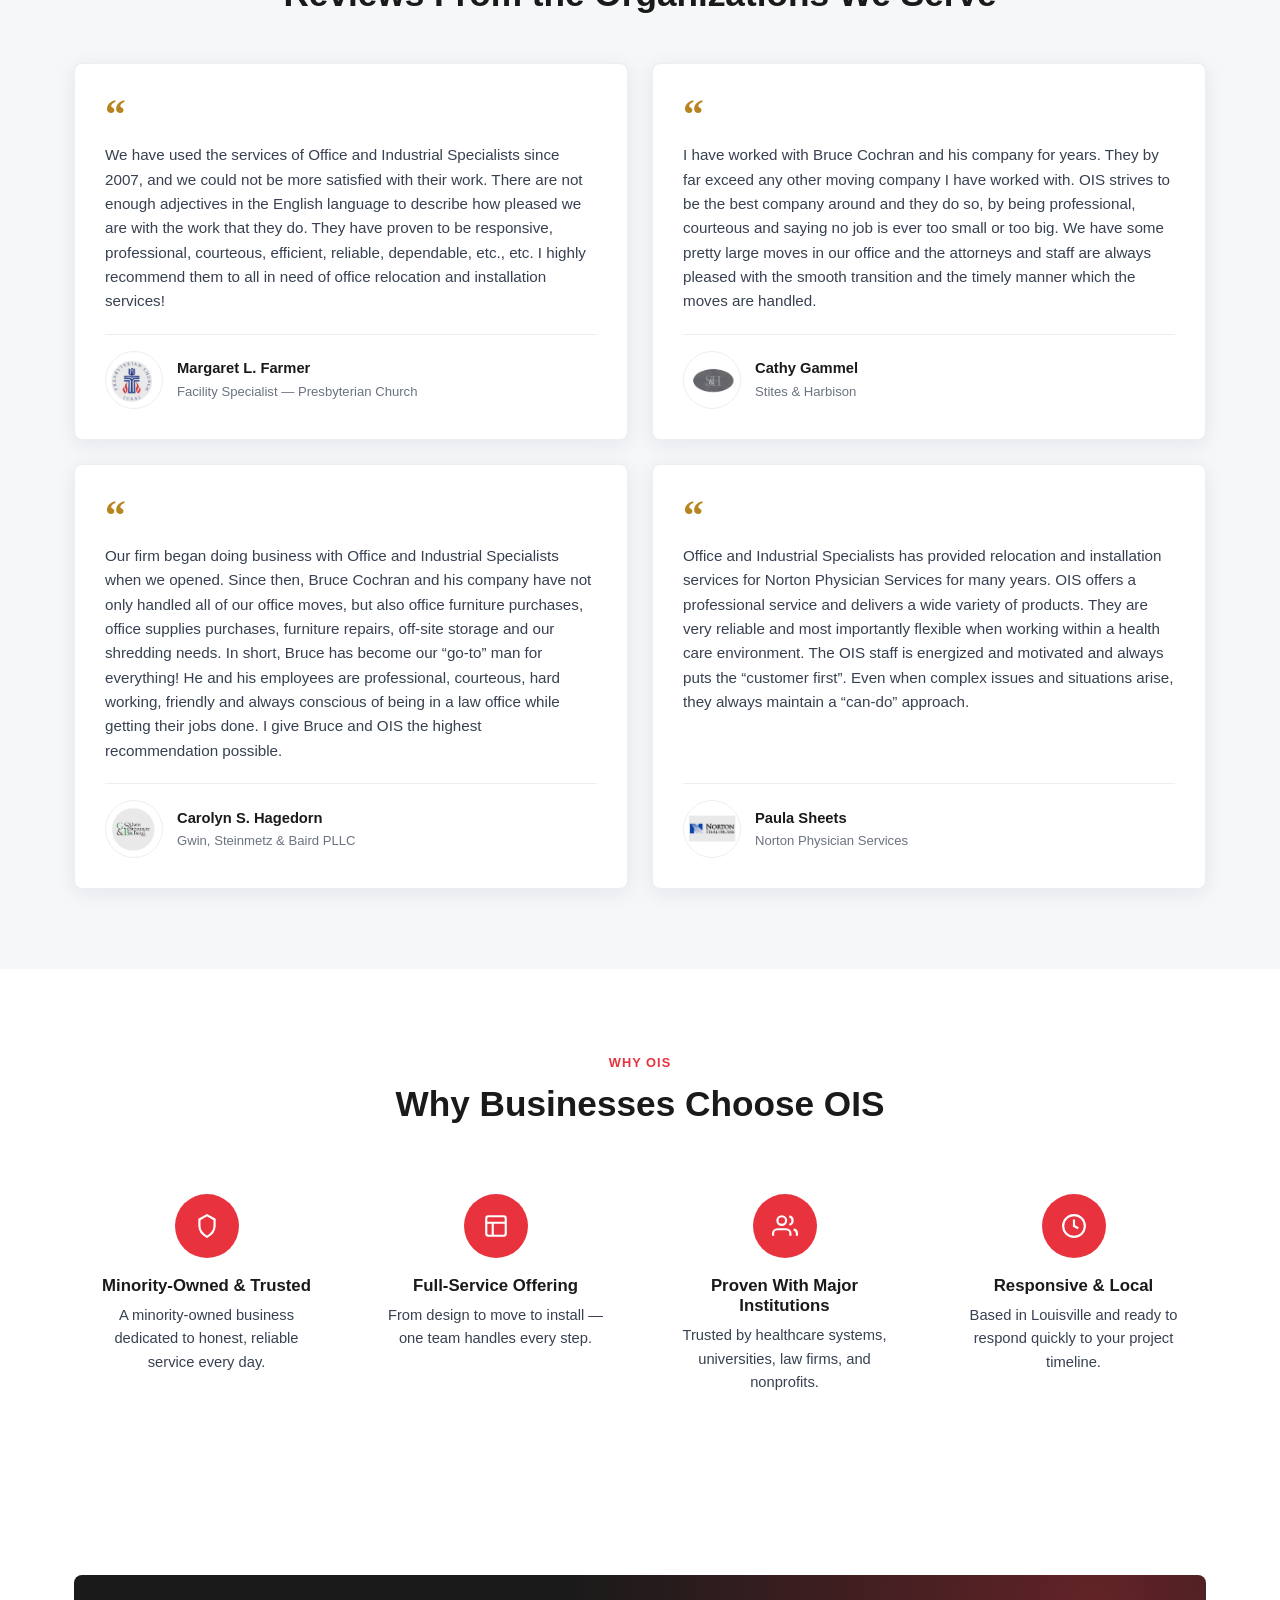
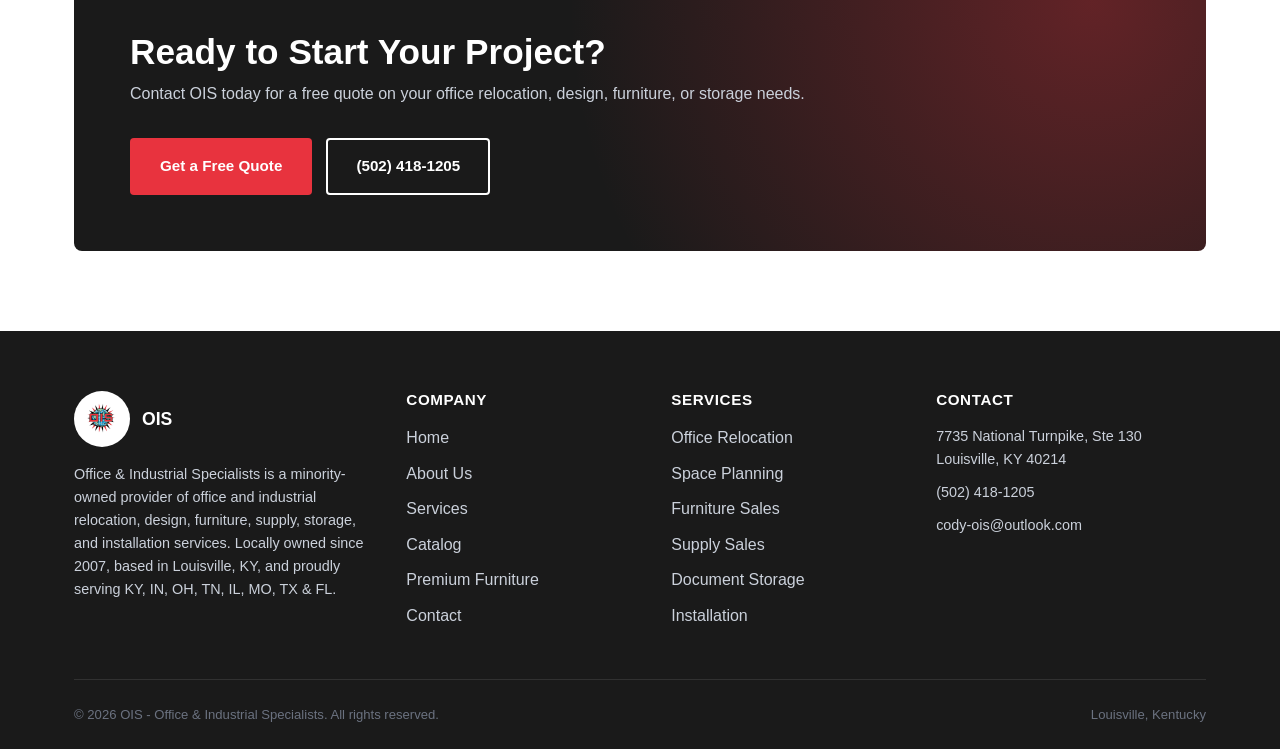
==== commit 53d2849d: "Incorporate company overview copy: founded 2007, multi-state, 100k sq ft facility - About page: new " ====
--- a/index.html
+++ b/index.html
@@ -162,8 +162,8 @@
         <div class="service-icon">
           <svg width="26" height="26" viewBox="0 0 24 24" fill="none" stroke="currentColor" stroke-width="2"><path d="M21 8L12 3 3 8l9 5 9-5z"/><path d="M3 8v8l9 5 9-5V8M12 13v8"/></svg>
         </div>
-        <h3>Office Supply Sales</h3>
-        <p>Reliable sales and delivery of everyday office supplies to keep your team running smoothly.</p>
+        <h3>Office &amp; Warehouse Supplies</h3>
+        <p>Reliable sales and delivery of everyday office and warehouse supplies to keep your team running smoothly.</p>
         <a href="services.html#supply-sales" class="service-link">Learn More →</a>
       </div>
 
@@ -171,8 +171,8 @@
         <div class="service-icon">
           <svg width="26" height="26" viewBox="0 0 24 24" fill="none" stroke="currentColor" stroke-width="2"><rect x="3" y="4" width="18" height="5" rx="1"/><path d="M5 9v9a2 2 0 002 2h10a2 2 0 002-2V9M10 13h4"/></svg>
         </div>
-        <h3>Office Document Storage</h3>
-        <p>Secure, organized storage solutions for your business records and documents.</p>
+        <h3>Confidential Records Management</h3>
+        <p>Secure, organized storage solutions for your business records and documents, short- or long-term.</p>
         <a href="services.html#document-storage" class="service-link">Learn More →</a>
       </div>
 
@@ -180,8 +180,8 @@
         <div class="service-icon">
           <svg width="26" height="26" viewBox="0 0 24 24" fill="none" stroke="currentColor" stroke-width="2"><path d="M14.7 6.3a4 4 0 00-5.4 5.4L2 19l3 3 7.3-7.3a4 4 0 005.4-5.4l-2.5 2.5-2-2z"/></svg>
         </div>
-        <h3>Office Installation</h3>
-        <p>Professional installation of furniture and equipment, done right the first time.</p>
+        <h3>Office &amp; Industrial Installation</h3>
+        <p>Professional installation of office furniture and industrial equipment, done right the first time.</p>
         <a href="services.html#installation" class="service-link">Learn More →</a>
       </div>
 
@@ -343,7 +343,7 @@
           <img src="images/logo.png" alt="OIS - Office &amp; Industrial Specialists logo" class="brand-logo">
           <div class="brand-name">OIS</div>
         </div>
-        <p>Office &amp; Industrial Specialists is a minority-owned provider of office relocation, design, furniture, supply, storage, and installation services based in Louisville, KY.</p>
+        <p>Office &amp; Industrial Specialists is a minority-owned provider of office and industrial relocation, design, furniture, supply, storage, and installation services. Locally owned since 2007, based in Louisville, KY, and proudly serving KY, IN, OH, TN, IL, MO, TX &amp; FL.</p>
       </div>
       <div class="footer-col">
         <h4>Company</h4>
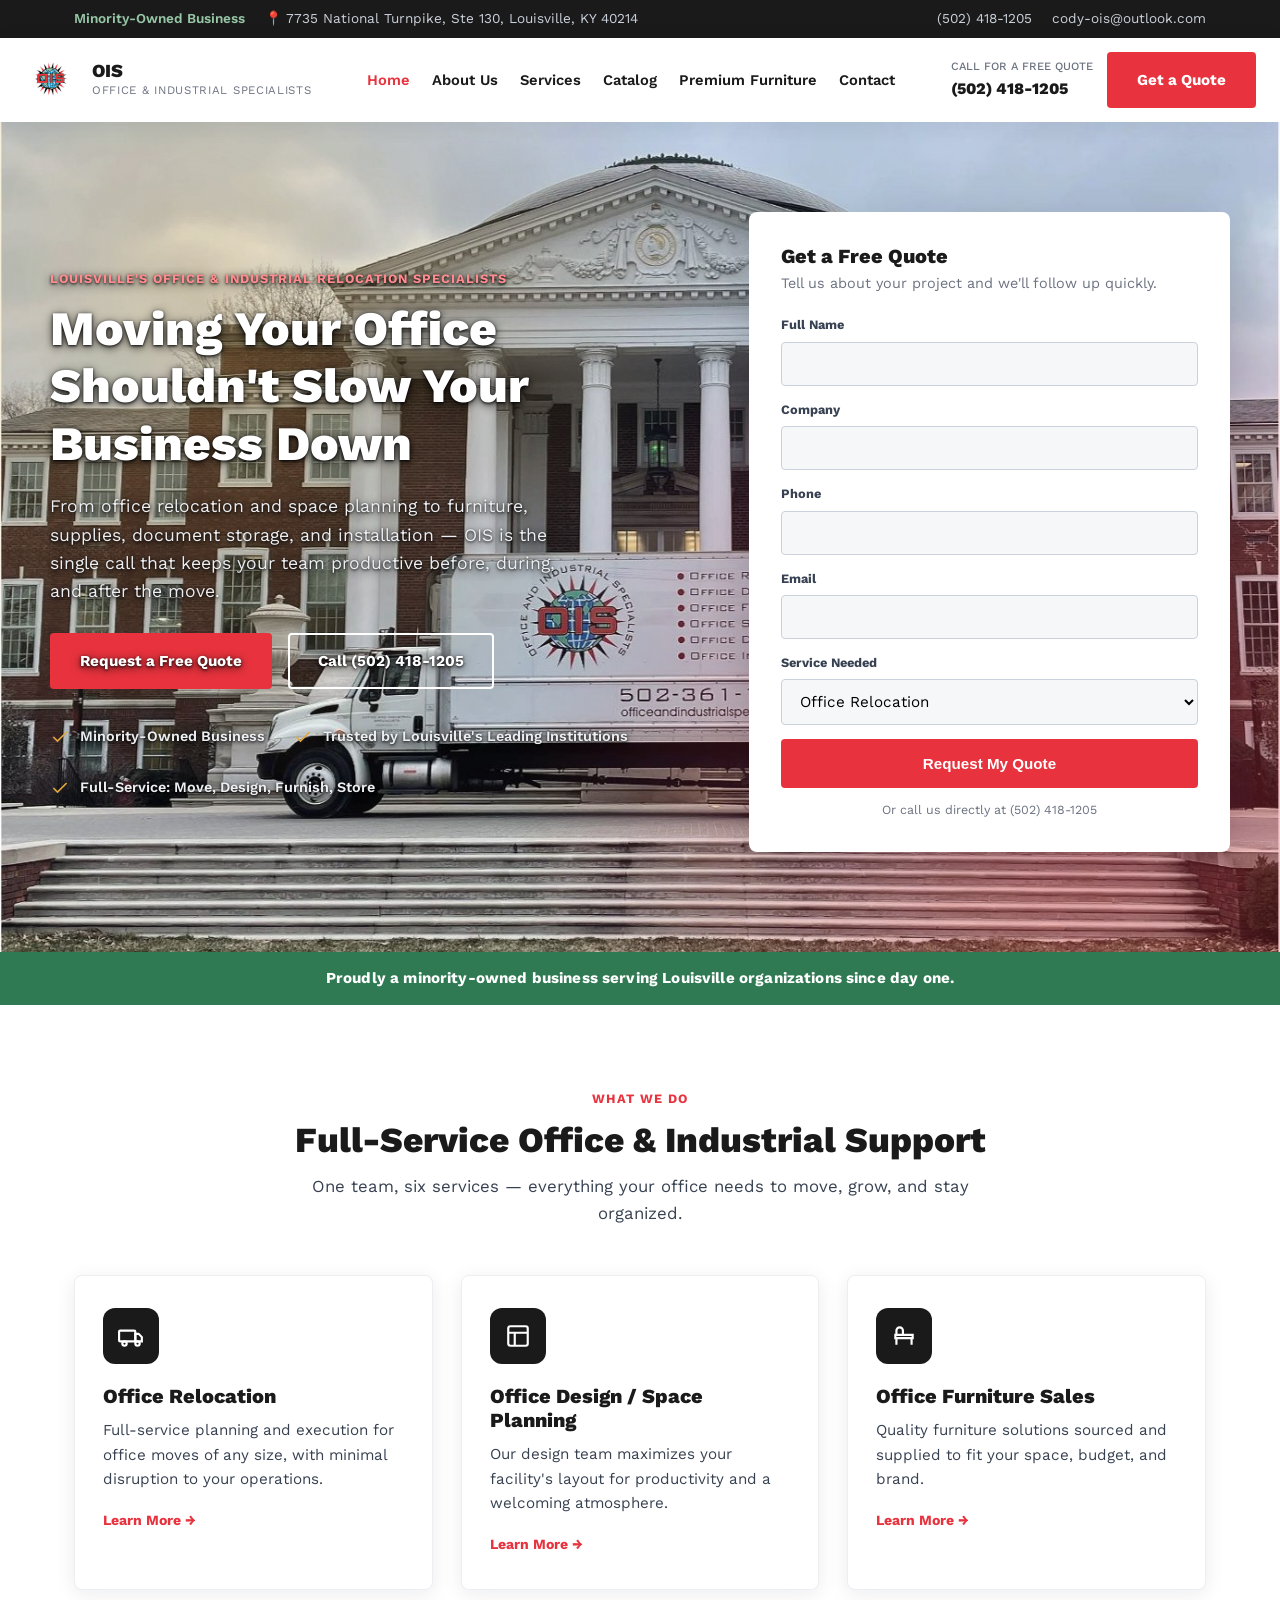
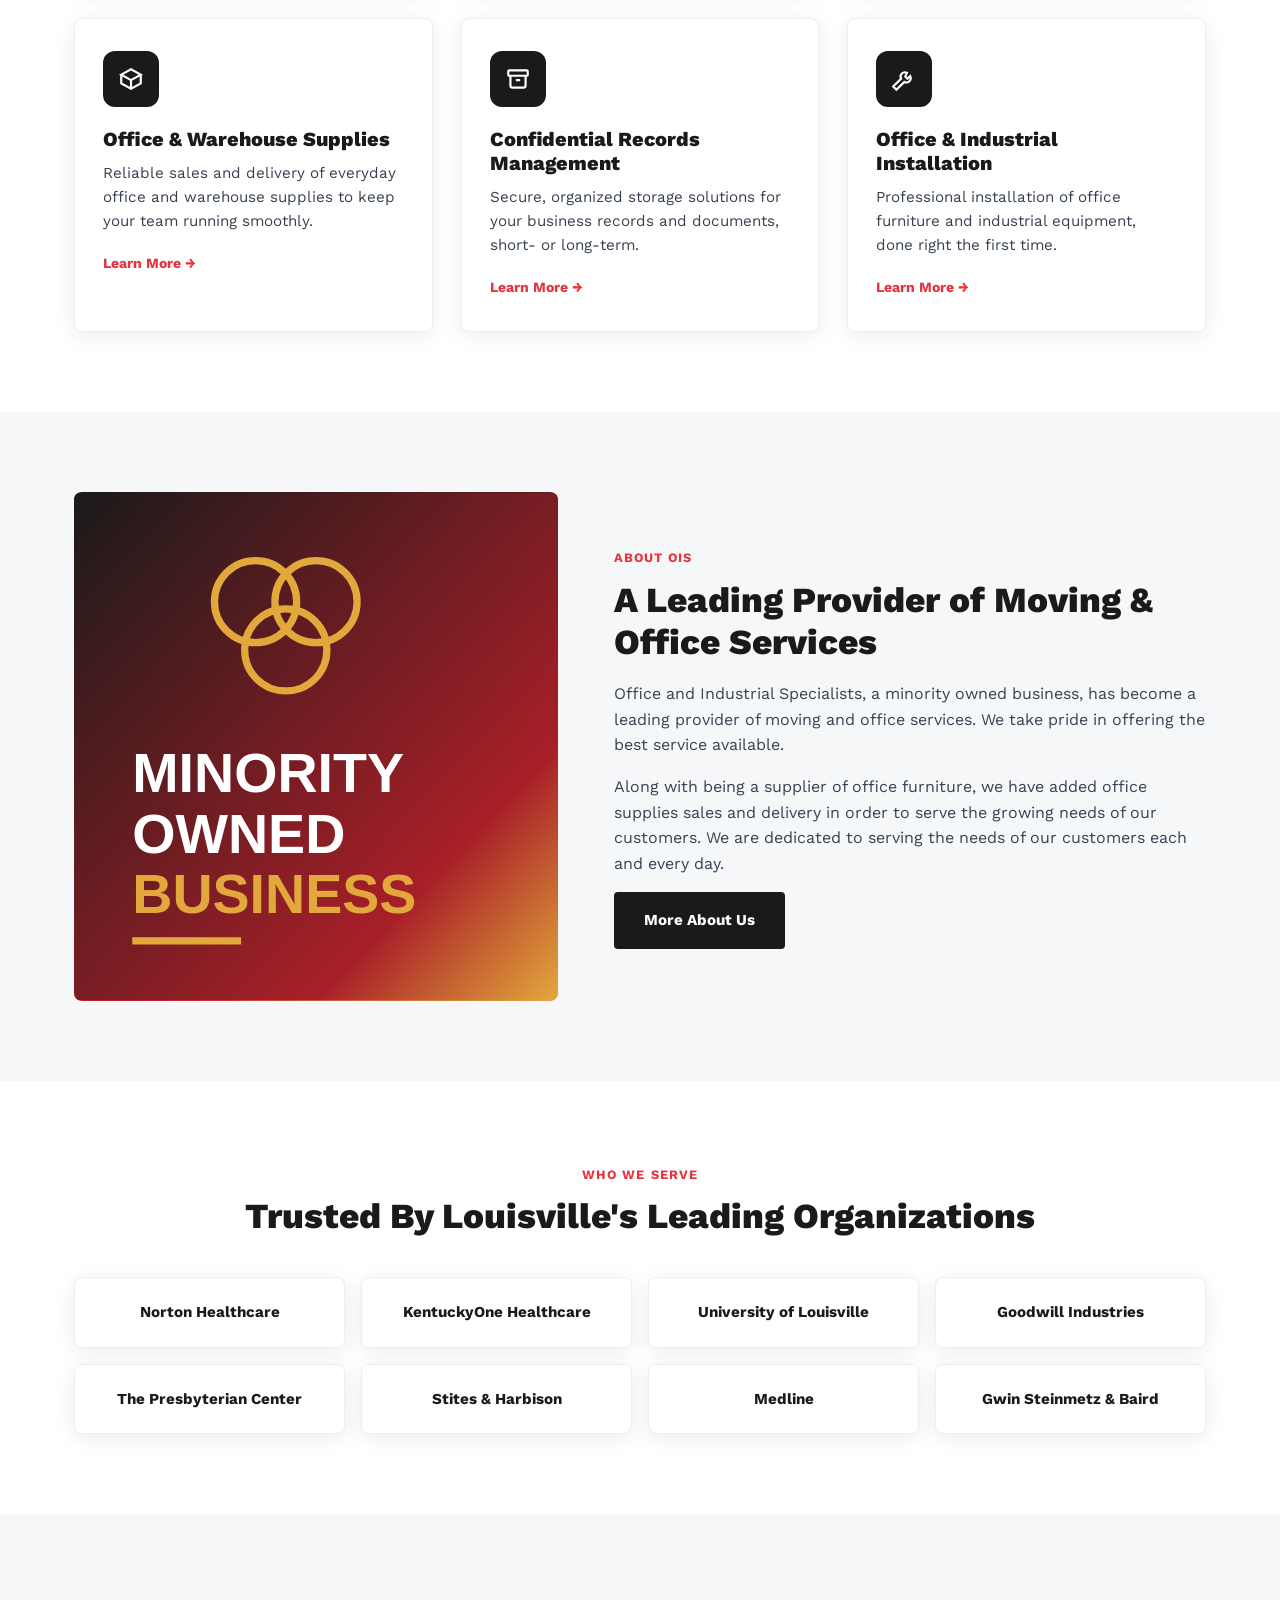
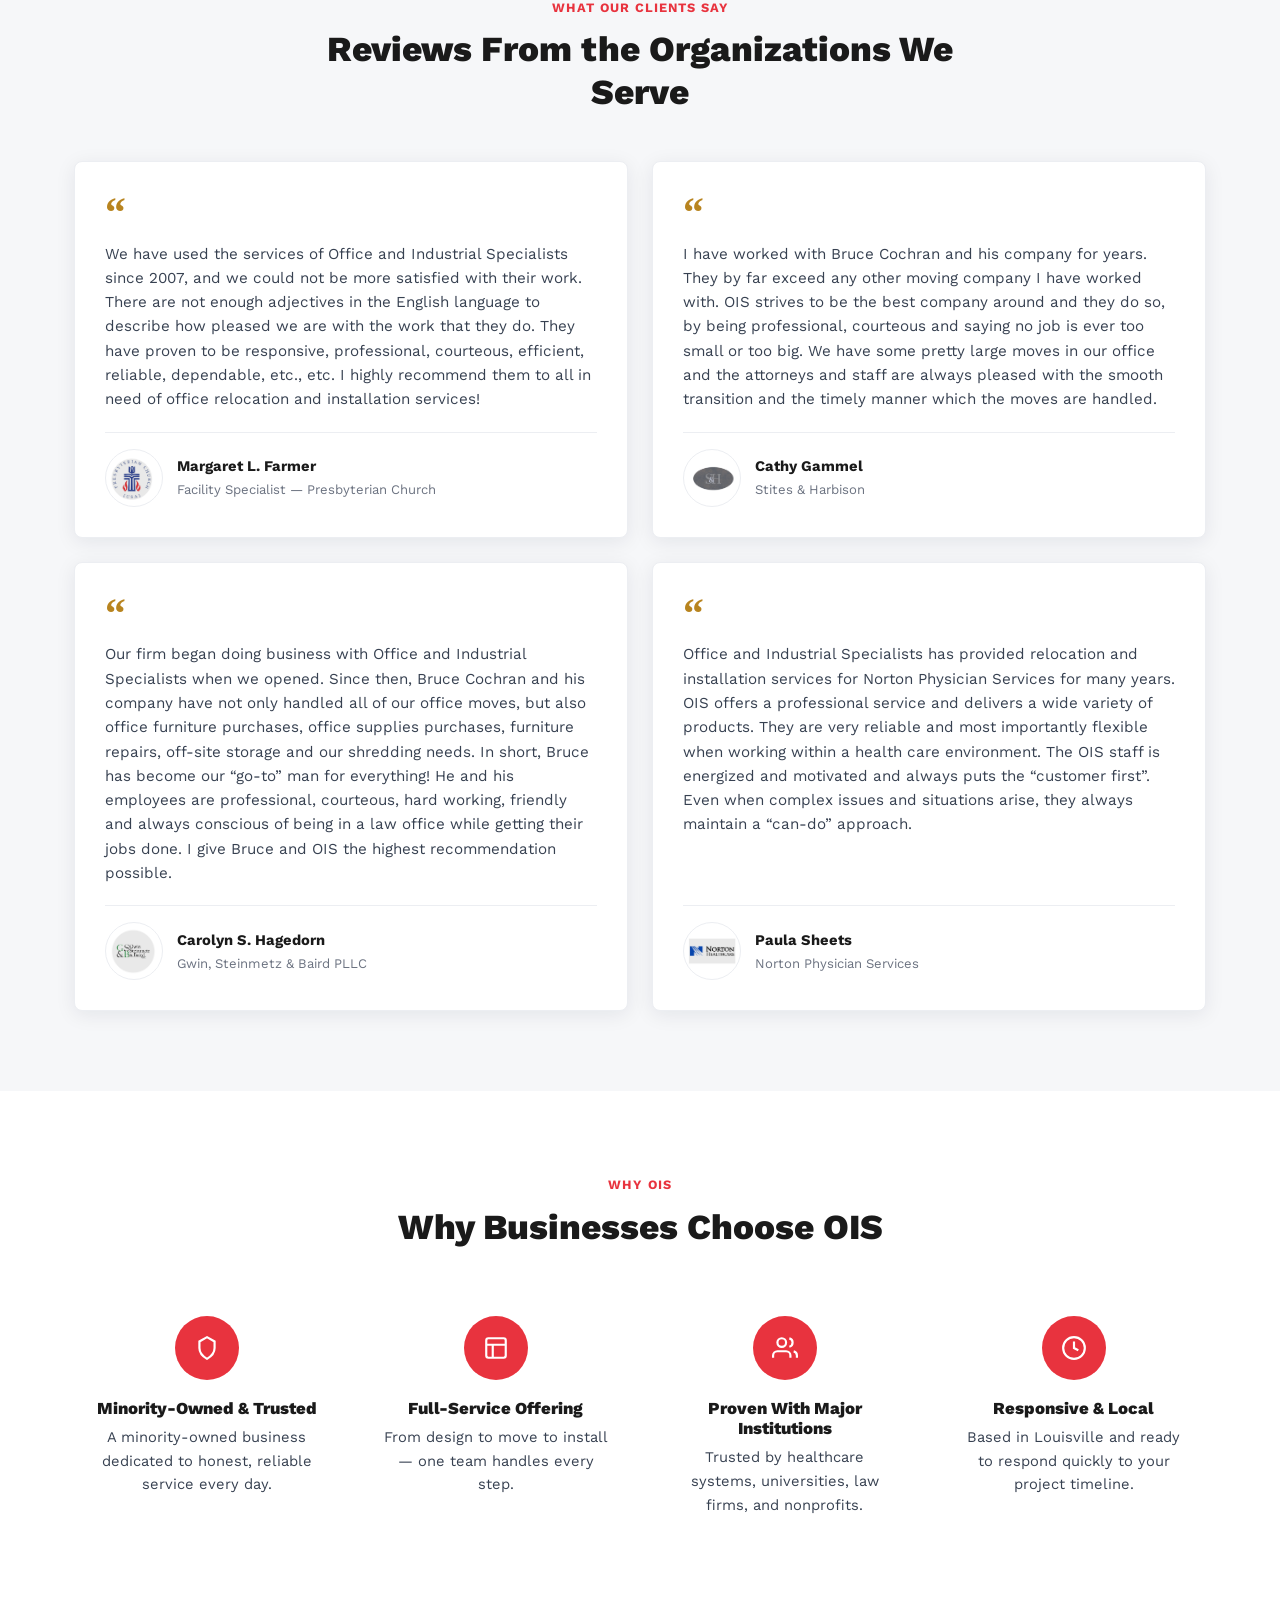
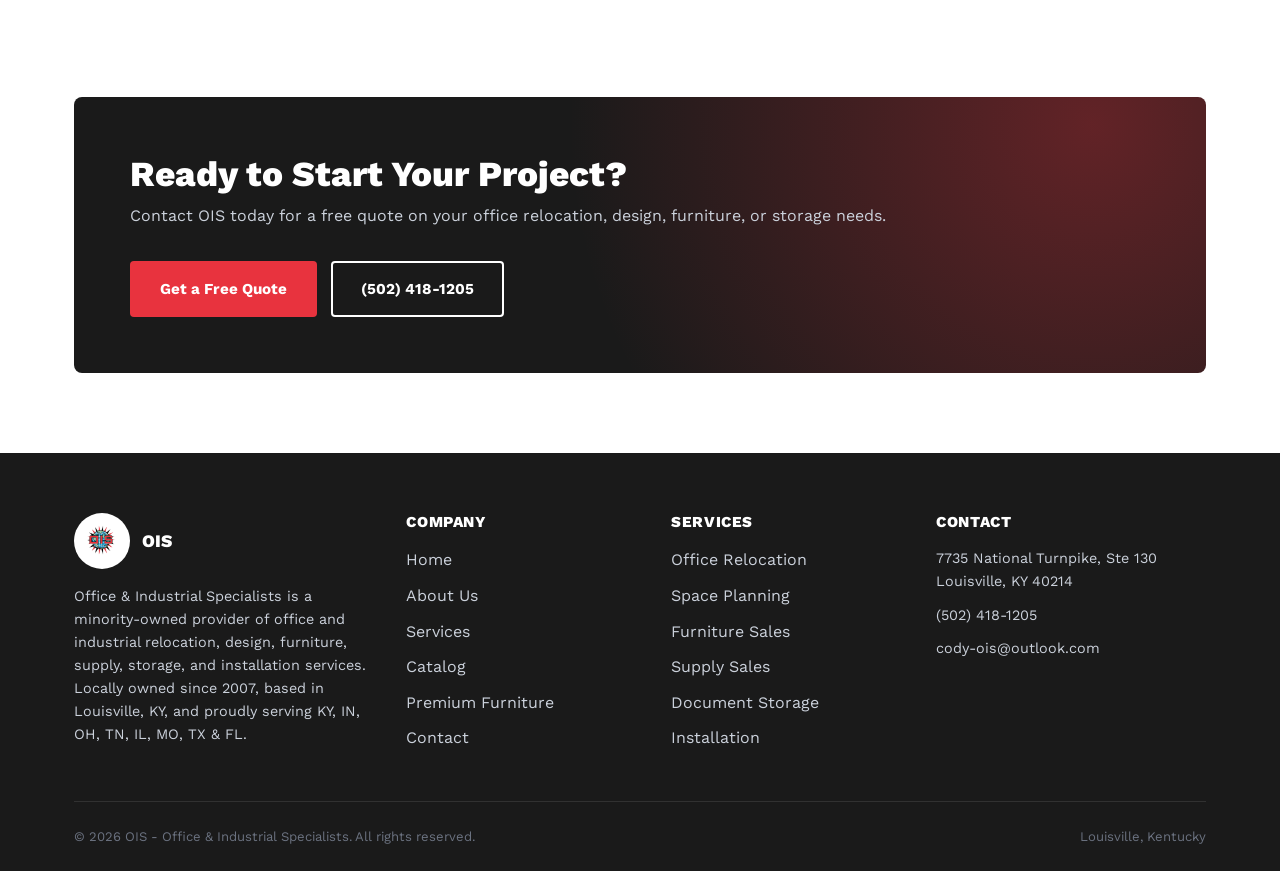
==== commit fba4e990: "Switch site font to Work Sans Loads Work Sans from Google Fonts on all six pages and sets it as the " ====
--- a/index.html
+++ b/index.html
@@ -5,6 +5,9 @@
 <meta name="viewport" content="width=device-width, initial-scale=1.0">
 <title>OIS | Office & Industrial Specialists - Louisville, KY</title>
 <meta name="description" content="OIS (Office & Industrial Specialists) is a minority-owned provider of office relocation, space planning, furniture, supplies, document storage, and installation services in Louisville, KY.">
+<link rel="preconnect" href="https://fonts.googleapis.com">
+<link rel="preconnect" href="https://fonts.gstatic.com" crossorigin>
+<link href="https://fonts.googleapis.com/css2?family=Work+Sans:wght@400;500;600;700;800;900&display=swap" rel="stylesheet">
 <link rel="stylesheet" href="css/style.css">
 </head>
 <body>
--- a/css/style.css
+++ b/css/style.css
@@ -38,7 +38,7 @@
 }
 
 body {
-  font-family: "Segoe UI", -apple-system, BlinkMacSystemFont, Roboto, Helvetica, Arial, sans-serif;
+  font-family: "Work Sans", "Segoe UI", -apple-system, BlinkMacSystemFont, Roboto, Helvetica, Arial, sans-serif;
   color: var(--text);
   background: var(--white);
   line-height: 1.6;
@@ -492,6 +492,17 @@
   height: 100%;
   object-fit: contain;
 }
+.split-visual .badge-poster-sm {
+  width: 80%;
+  height: 80%;
+}
+.split-visual .split-photo {
+  position: absolute;
+  inset: 0;
+  width: 100%;
+  height: 100%;
+  object-fit: cover;
+}
 .split h2 {
   margin-bottom: 18px;
 }
@@ -510,6 +521,55 @@
   font-size: 1.8rem;
   color: var(--ink);
   font-weight: 900;
+}
+.overview-stats {
+  display: grid;
+  grid-template-columns: repeat(4, 1fr);
+  gap: 20px;
+  margin-bottom: 40px;
+}
+.overview-stat {
+  background: var(--white);
+  border: 1px solid var(--gray-100);
+  border-radius: var(--radius);
+  box-shadow: var(--shadow);
+  padding: 28px 20px;
+  text-align: center;
+}
+.overview-stat-icon {
+  width: 52px;
+  height: 52px;
+  border-radius: 50%;
+  background: var(--red);
+  color: var(--white);
+  display: flex;
+  align-items: center;
+  justify-content: center;
+  margin: 0 auto 14px;
+}
+.overview-stat b {
+  display: block;
+  font-size: 1.5rem;
+  color: var(--ink);
+  font-weight: 900;
+}
+.overview-stat span {
+  font-size: 0.82rem;
+  color: var(--gray-500);
+  font-weight: 600;
+}
+.overview-panel {
+  background: var(--gray-50);
+  border-radius: var(--radius);
+  padding: 36px;
+  max-width: 900px;
+  margin: 0 auto;
+}
+.overview-panel p {
+  color: var(--gray-700);
+}
+.overview-panel p + p {
+  margin-top: 16px;
 }
 .stat-row .stat span {
   font-size: 0.85rem;
@@ -1033,6 +1093,7 @@
   .services-grid { grid-template-columns: repeat(2, 1fr); }
   .clients-grid { grid-template-columns: repeat(2, 1fr); }
   .features-grid { grid-template-columns: repeat(2, 1fr); }
+  .overview-stats { grid-template-columns: repeat(2, 1fr); }
   .testimonials-grid { grid-template-columns: 1fr; }
   .catalog-grid { grid-template-columns: 1fr; }
   .footer-grid { grid-template-columns: 1fr 1fr; }
@@ -1046,6 +1107,8 @@
   .services-grid { grid-template-columns: 1fr; }
   .clients-grid { grid-template-columns: 1fr 1fr; }
   .features-grid { grid-template-columns: 1fr; }
+  .overview-stats { grid-template-columns: 1fr 1fr; }
+  .overview-panel { padding: 24px; }
   .gallery-item { flex-basis: 200px; }
   .slider-btn { display: none; }
   .footer-grid { grid-template-columns: 1fr; gap: 28px; }
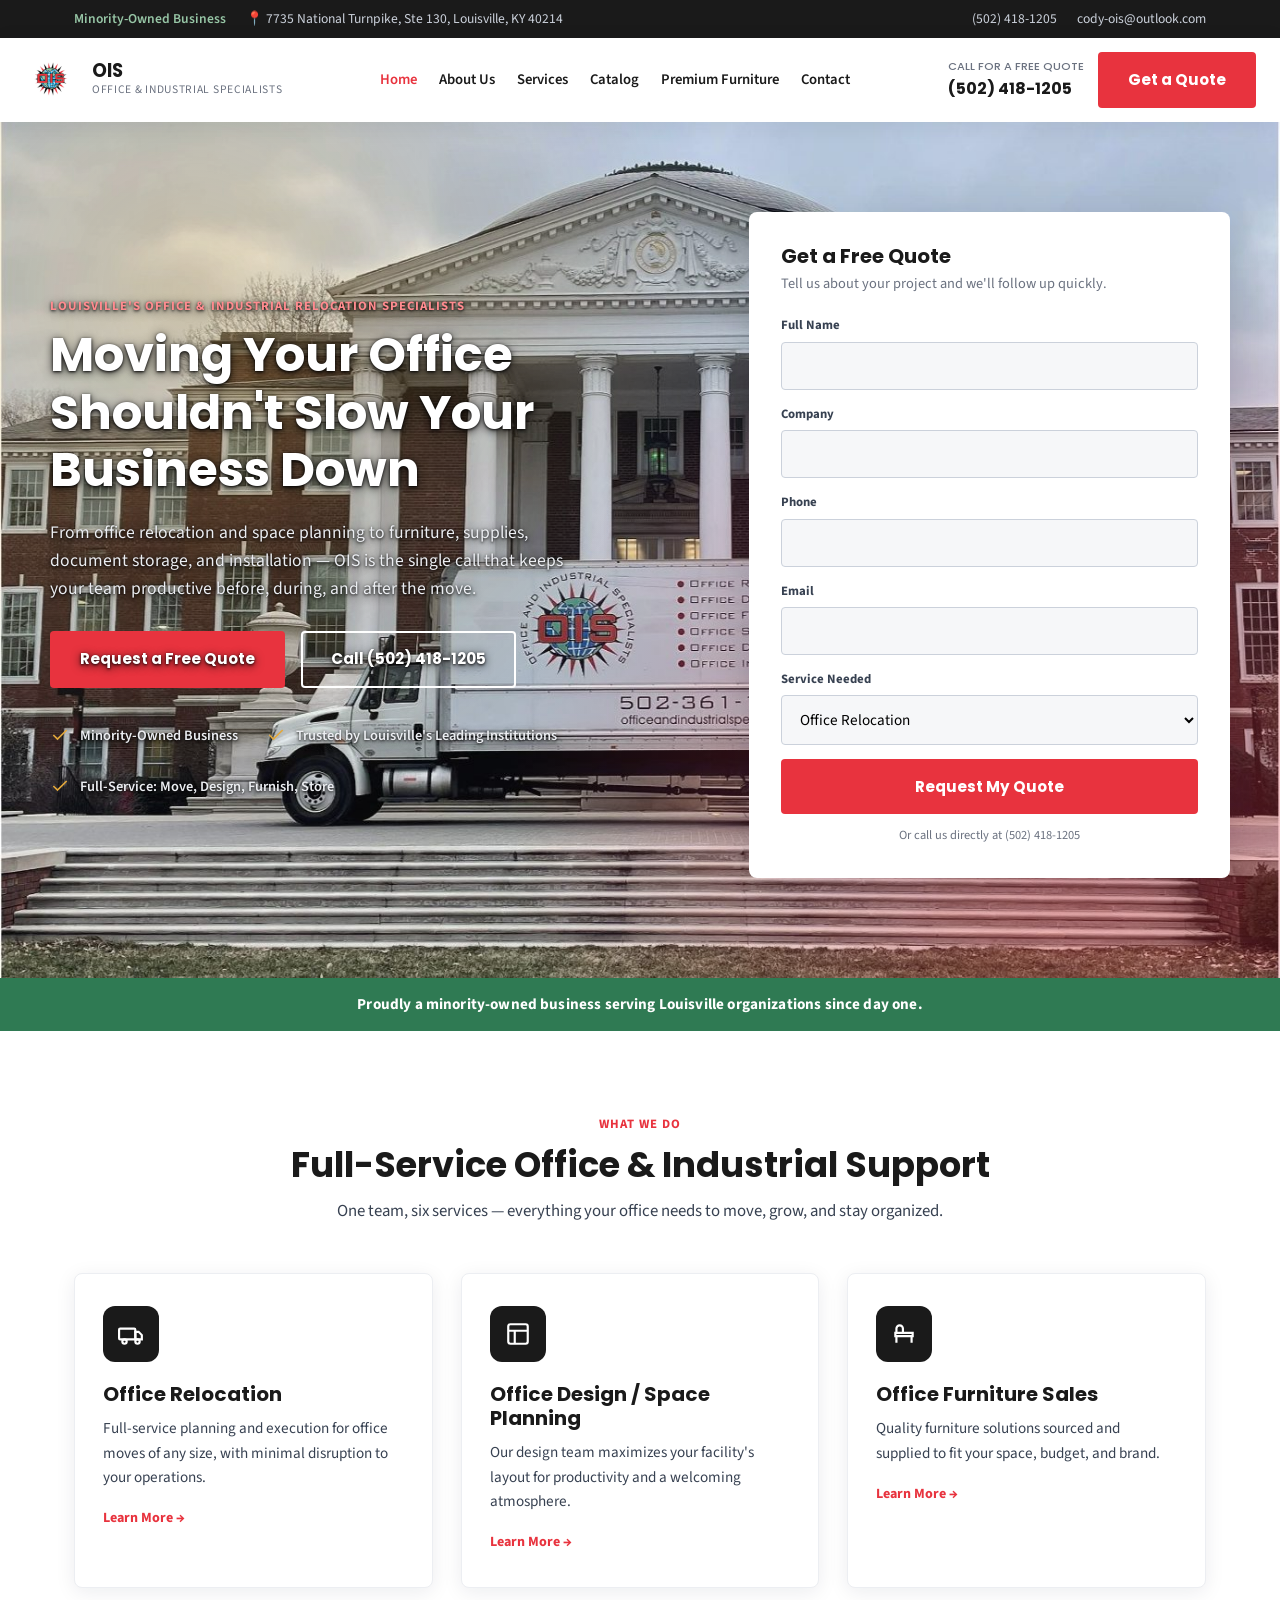
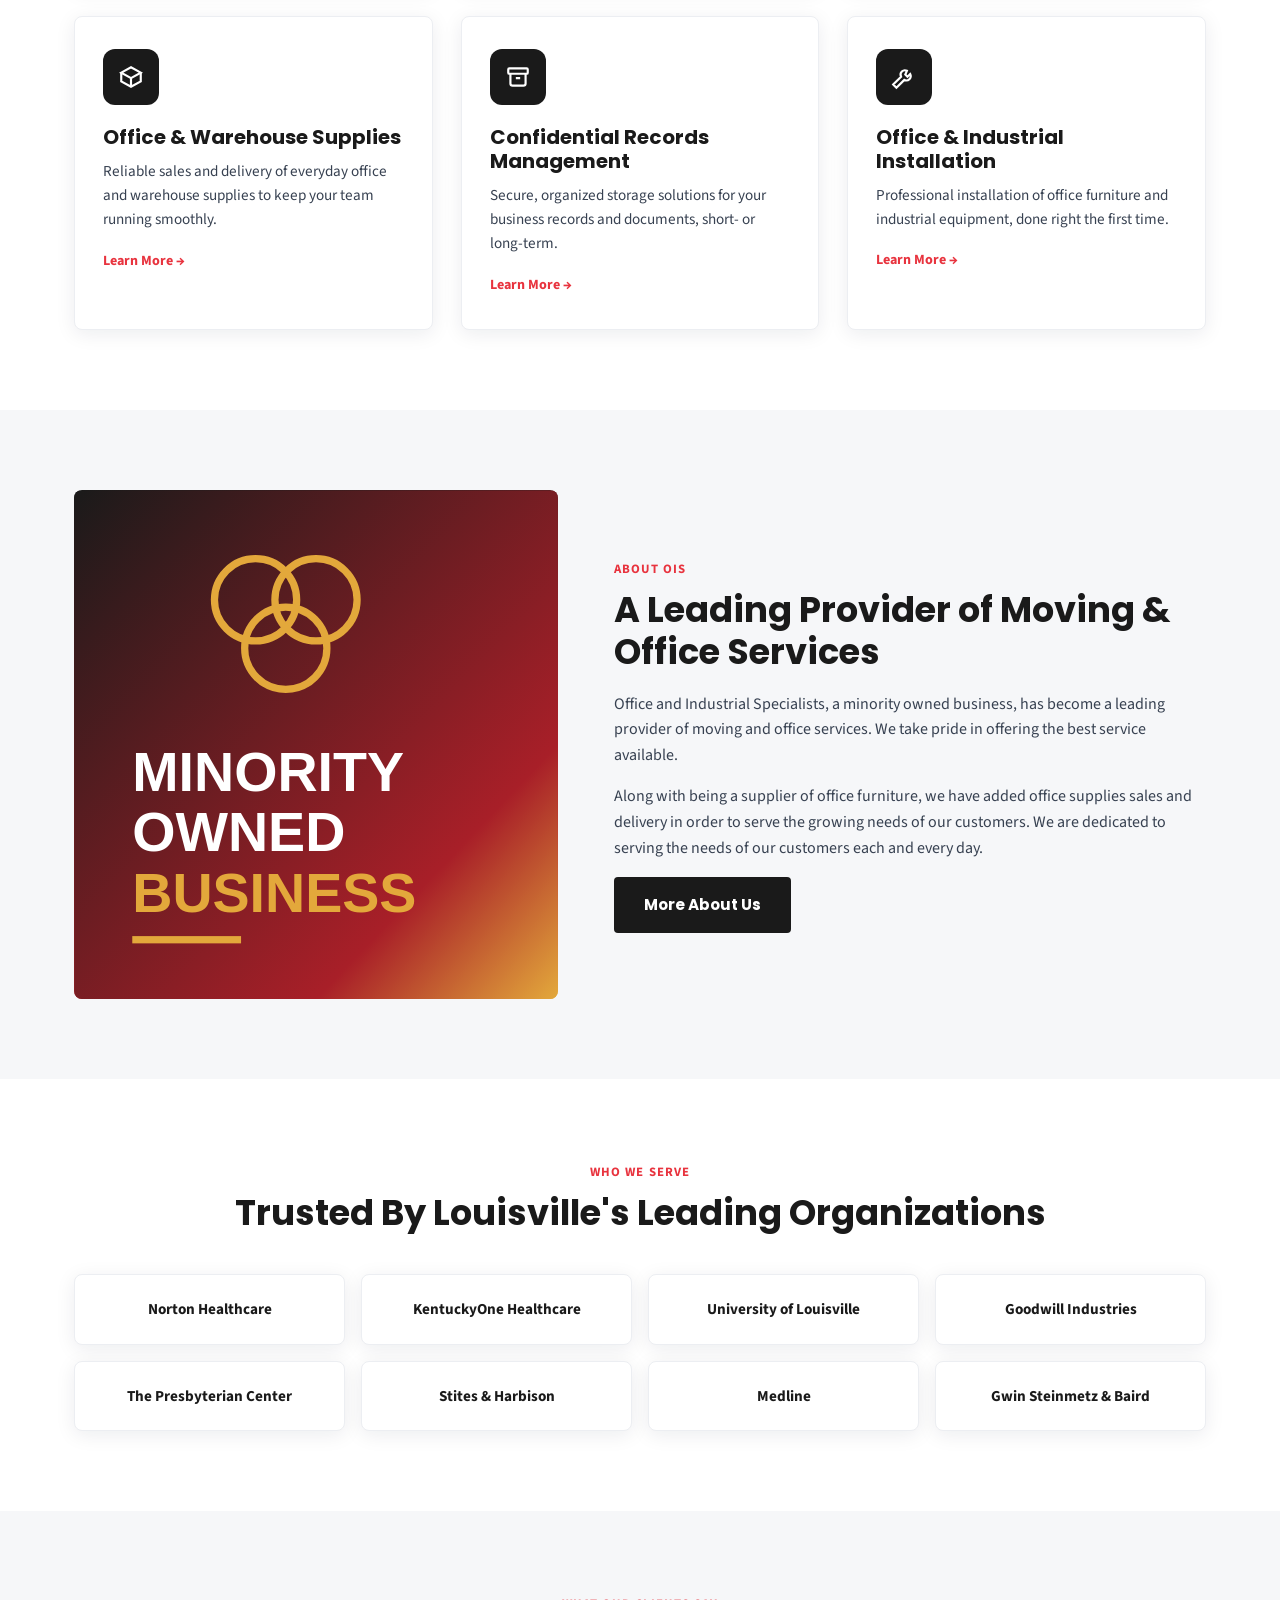
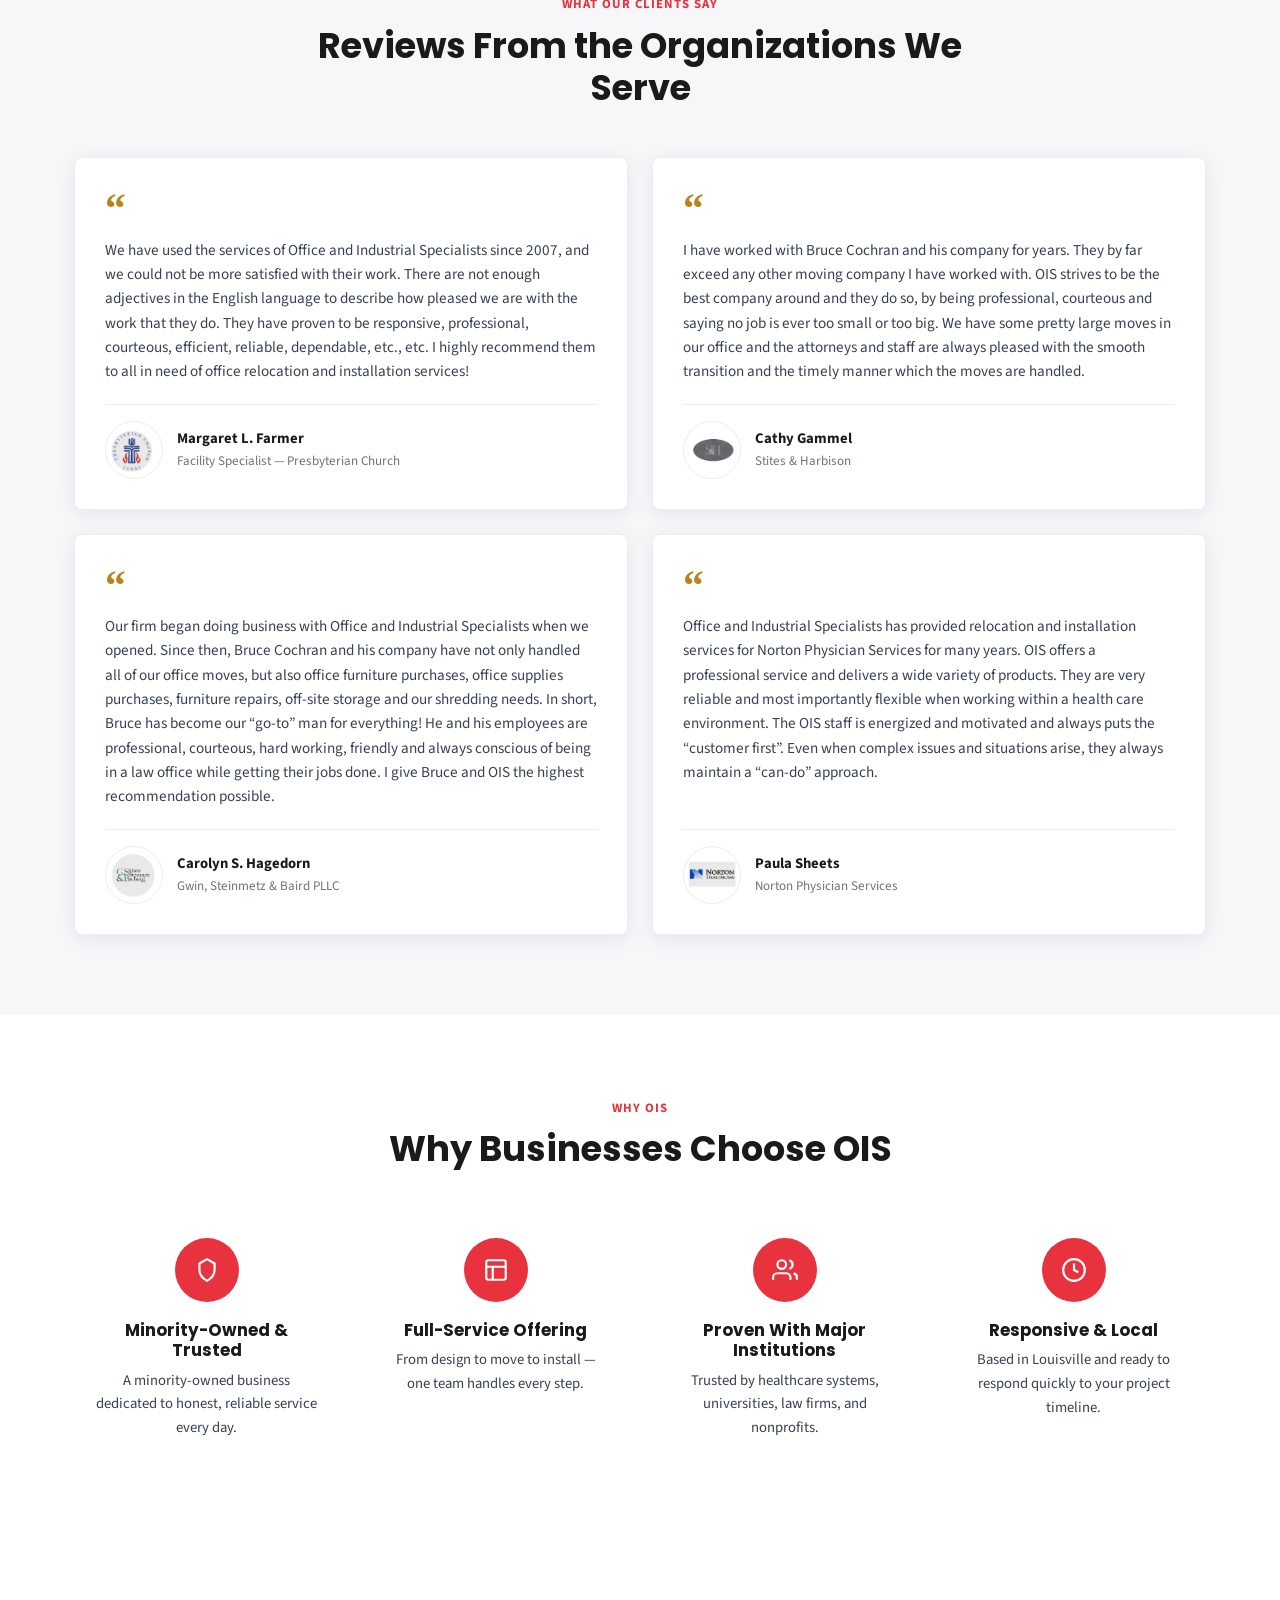
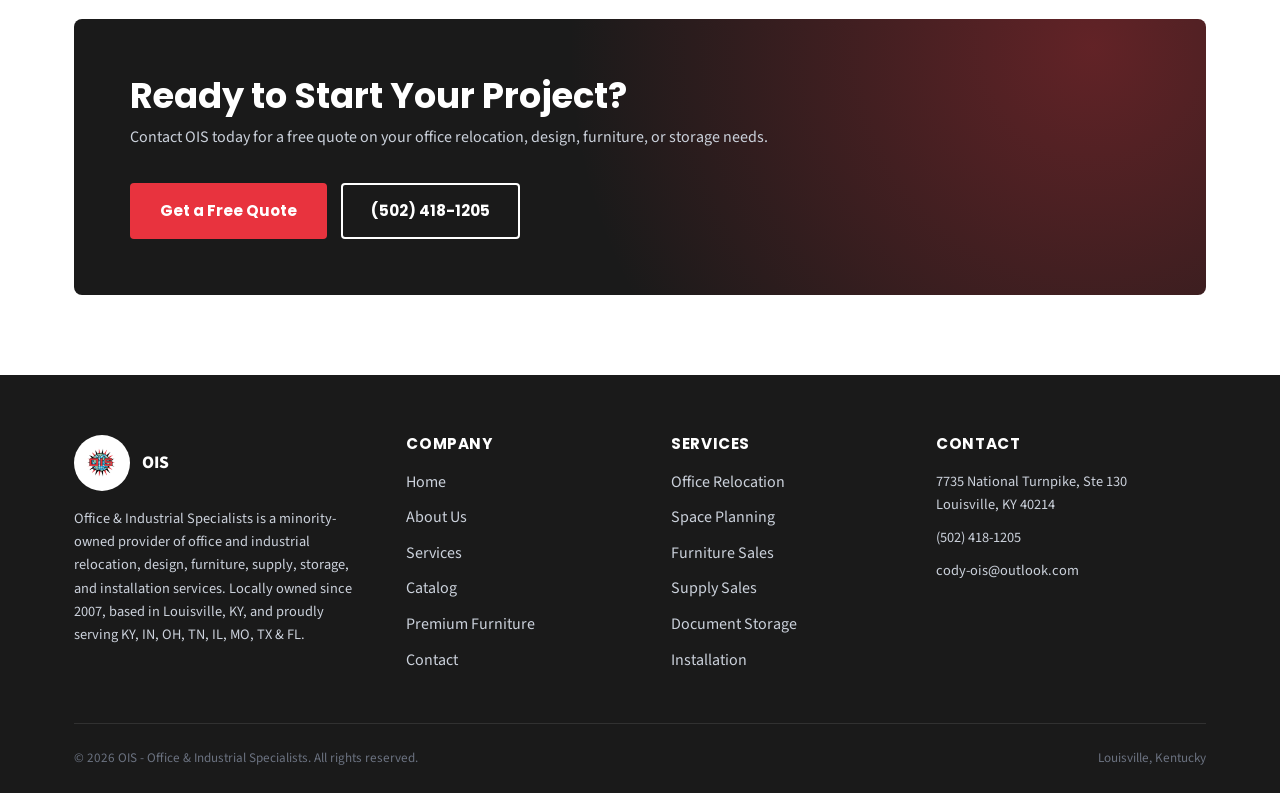
==== commit 9d7bb122: "Switch site font to Poppins (headings) + Source Sans 3 (body) Replaces Work Sans with a two-font pai" ====
--- a/index.html
+++ b/index.html
@@ -7,7 +7,7 @@
 <meta name="description" content="OIS (Office & Industrial Specialists) is a minority-owned provider of office relocation, space planning, furniture, supplies, document storage, and installation services in Louisville, KY.">
 <link rel="preconnect" href="https://fonts.googleapis.com">
 <link rel="preconnect" href="https://fonts.gstatic.com" crossorigin>
-<link href="https://fonts.googleapis.com/css2?family=Work+Sans:wght@400;500;600;700;800;900&display=swap" rel="stylesheet">
+<link href="https://fonts.googleapis.com/css2?family=Poppins:wght@600;700;800&family=Source+Sans+3:wght@400;500;600;700&display=swap" rel="stylesheet">
 <link rel="stylesheet" href="css/style.css">
 </head>
 <body>
--- a/css/style.css
+++ b/css/style.css
@@ -38,7 +38,7 @@
 }
 
 body {
-  font-family: "Work Sans", "Segoe UI", -apple-system, BlinkMacSystemFont, Roboto, Helvetica, Arial, sans-serif;
+  font-family: "Source Sans 3", "Segoe UI", -apple-system, BlinkMacSystemFont, Roboto, Helvetica, Arial, sans-serif;
   color: var(--text);
   background: var(--white);
   line-height: 1.6;
@@ -66,7 +66,8 @@
 }
 
 h1, h2, h3, h4 {
-  font-weight: 800;
+  font-family: "Poppins", "Segoe UI", -apple-system, BlinkMacSystemFont, Roboto, Helvetica, Arial, sans-serif;
+  font-weight: 700;
   line-height: 1.2;
   color: var(--ink);
 }
@@ -107,6 +108,7 @@
 
 /* Buttons */
 .btn {
+  font-family: "Poppins", "Segoe UI", -apple-system, BlinkMacSystemFont, Roboto, Helvetica, Arial, sans-serif;
   display: inline-flex;
   align-items: center;
   justify-content: center;
@@ -219,7 +221,8 @@
   padding: 4px;
 }
 .brand-text .brand-name {
-  font-weight: 800;
+  font-family: "Poppins", "Segoe UI", -apple-system, BlinkMacSystemFont, Roboto, Helvetica, Arial, sans-serif;
+  font-weight: 700;
   font-size: 1.15rem;
   color: var(--ink);
   line-height: 1.15;
@@ -254,7 +257,8 @@
   gap: 14px;
 }
 .nav-phone {
-  font-weight: 800;
+  font-family: "Poppins", "Segoe UI", -apple-system, BlinkMacSystemFont, Roboto, Helvetica, Arial, sans-serif;
+  font-weight: 700;
   color: var(--ink);
   font-size: 1rem;
 }
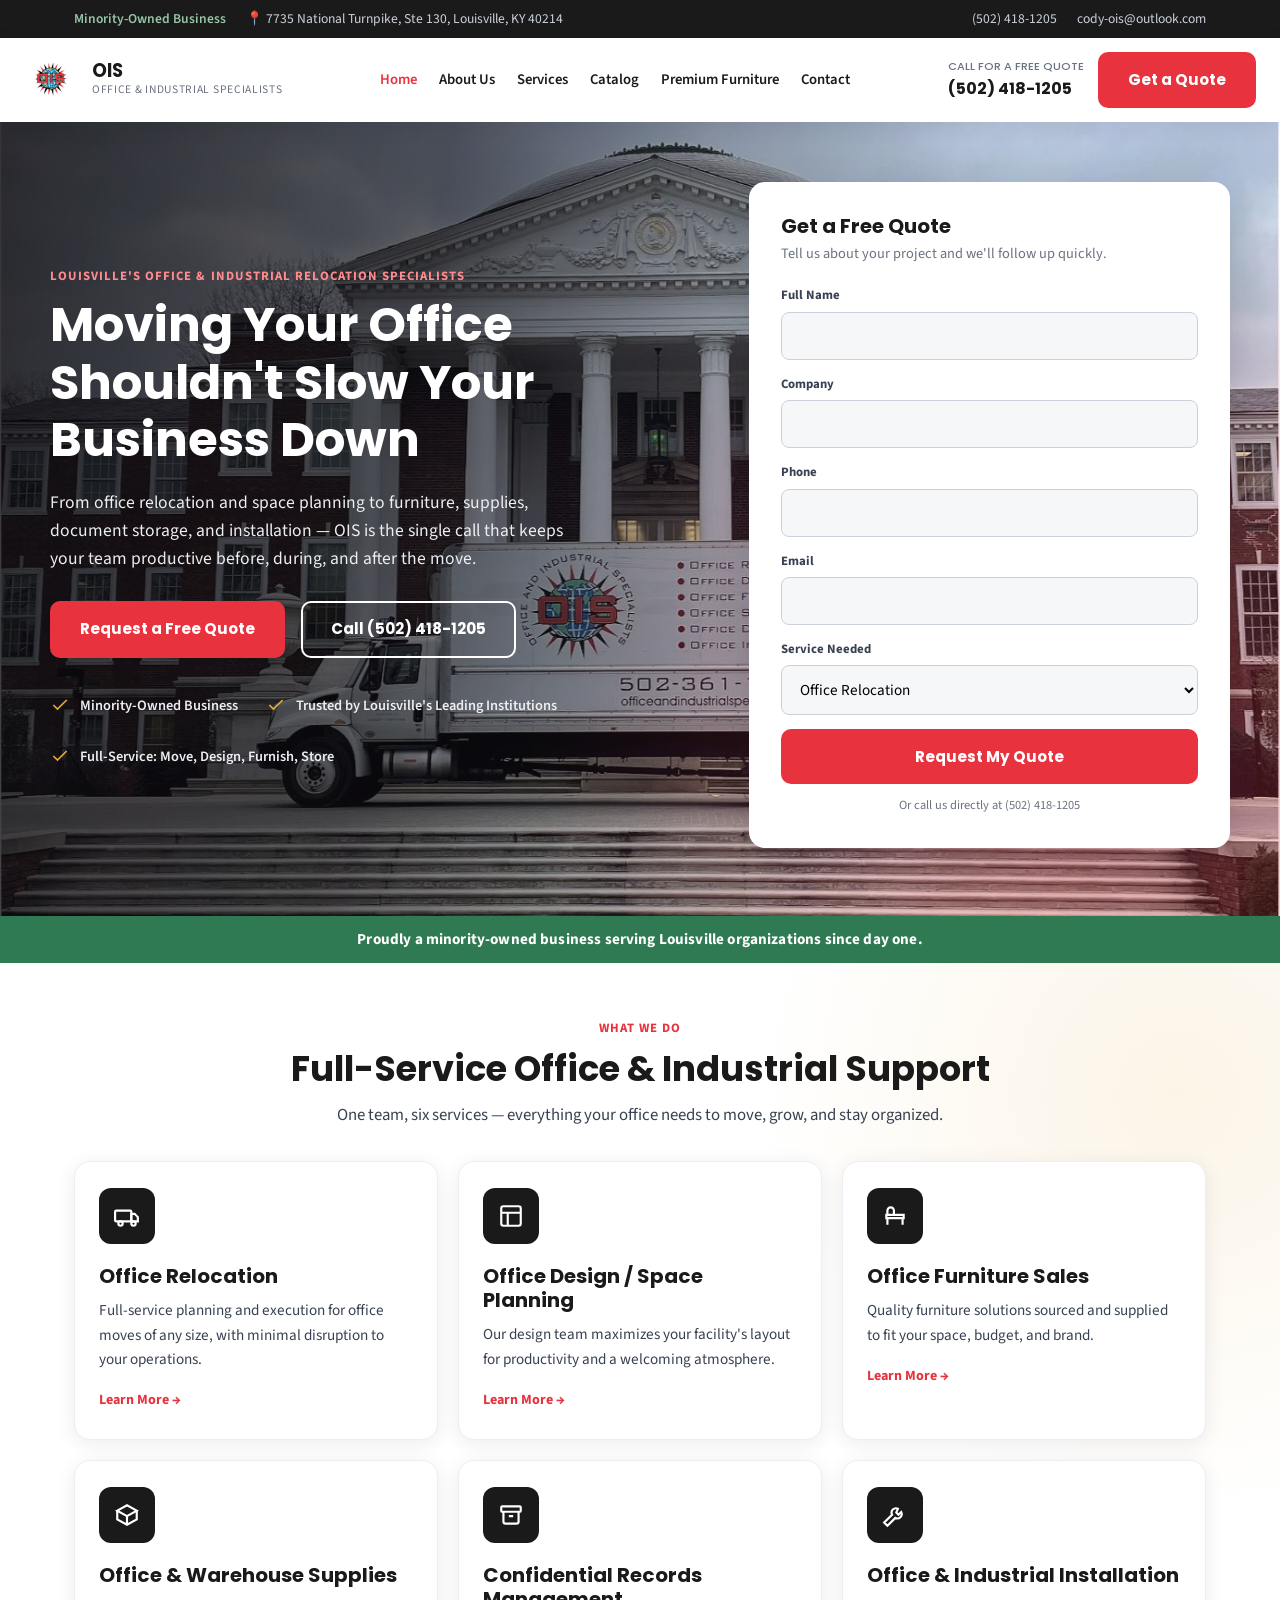
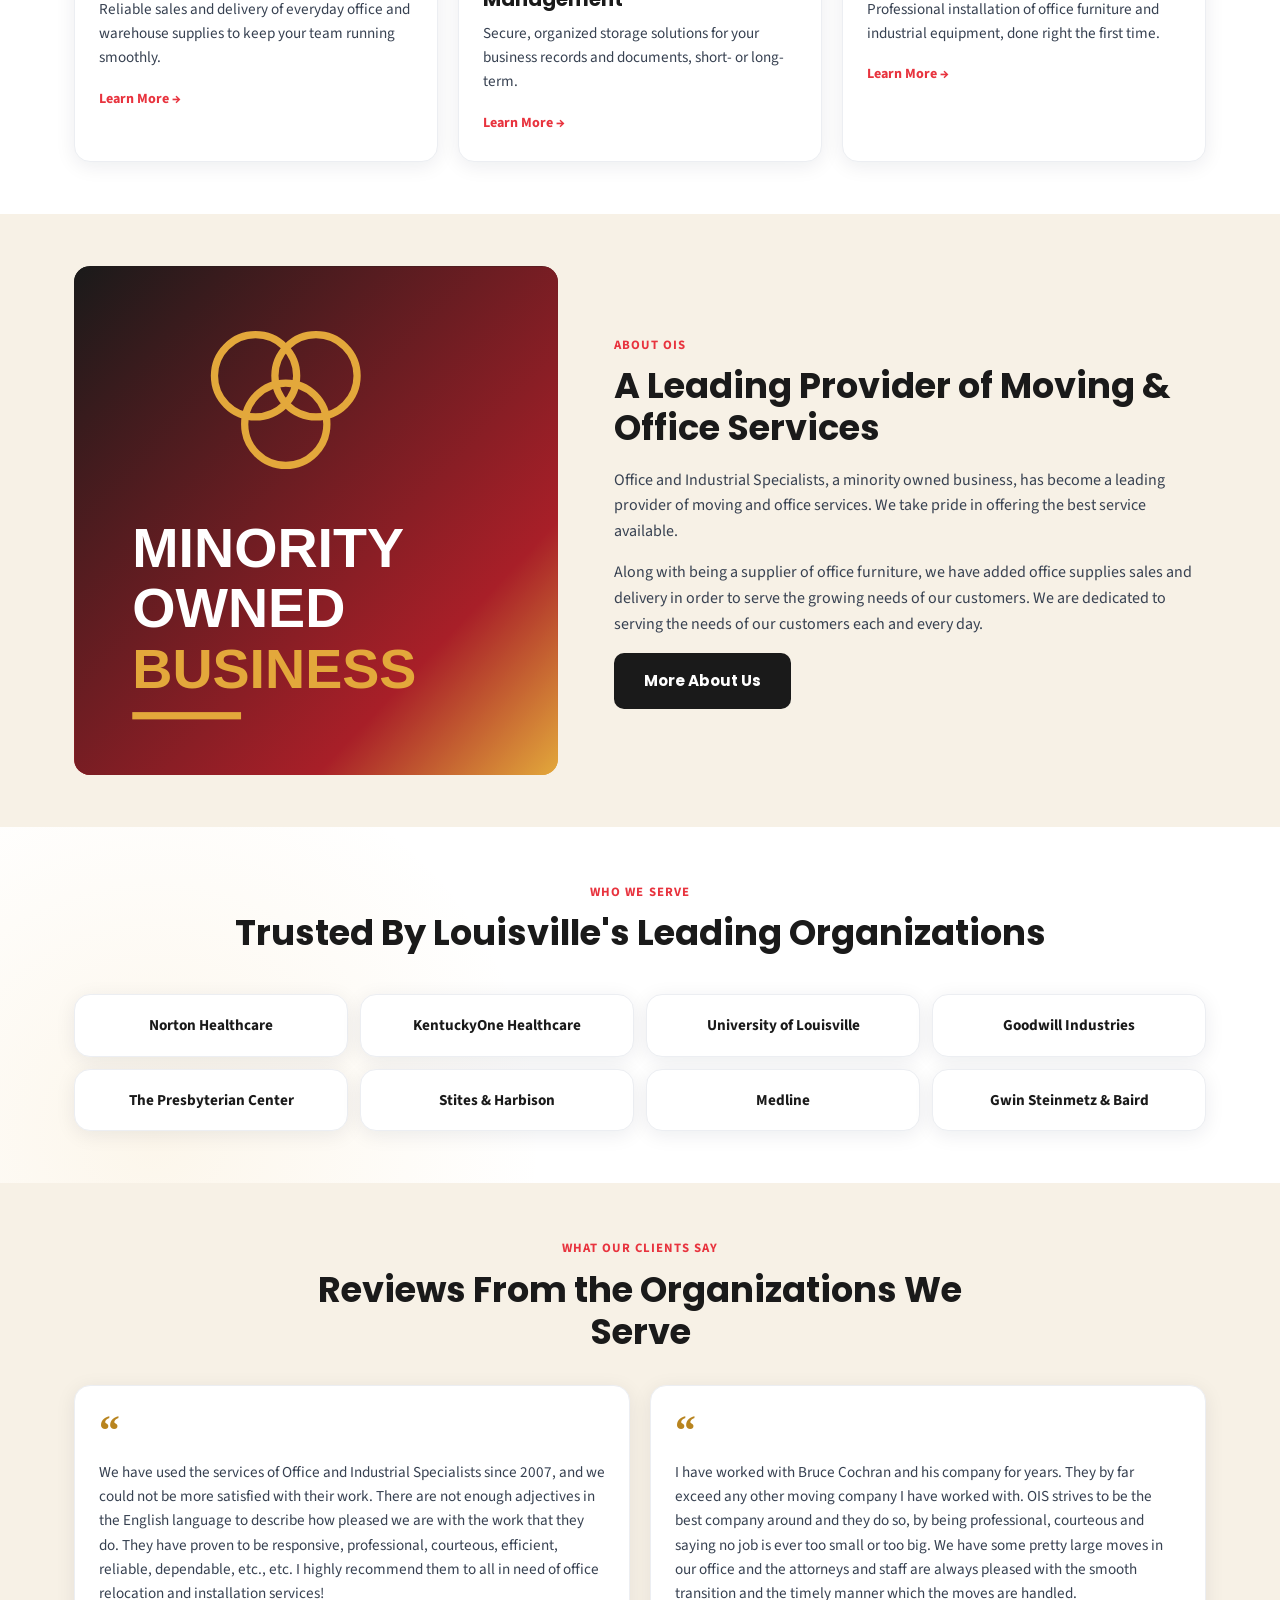
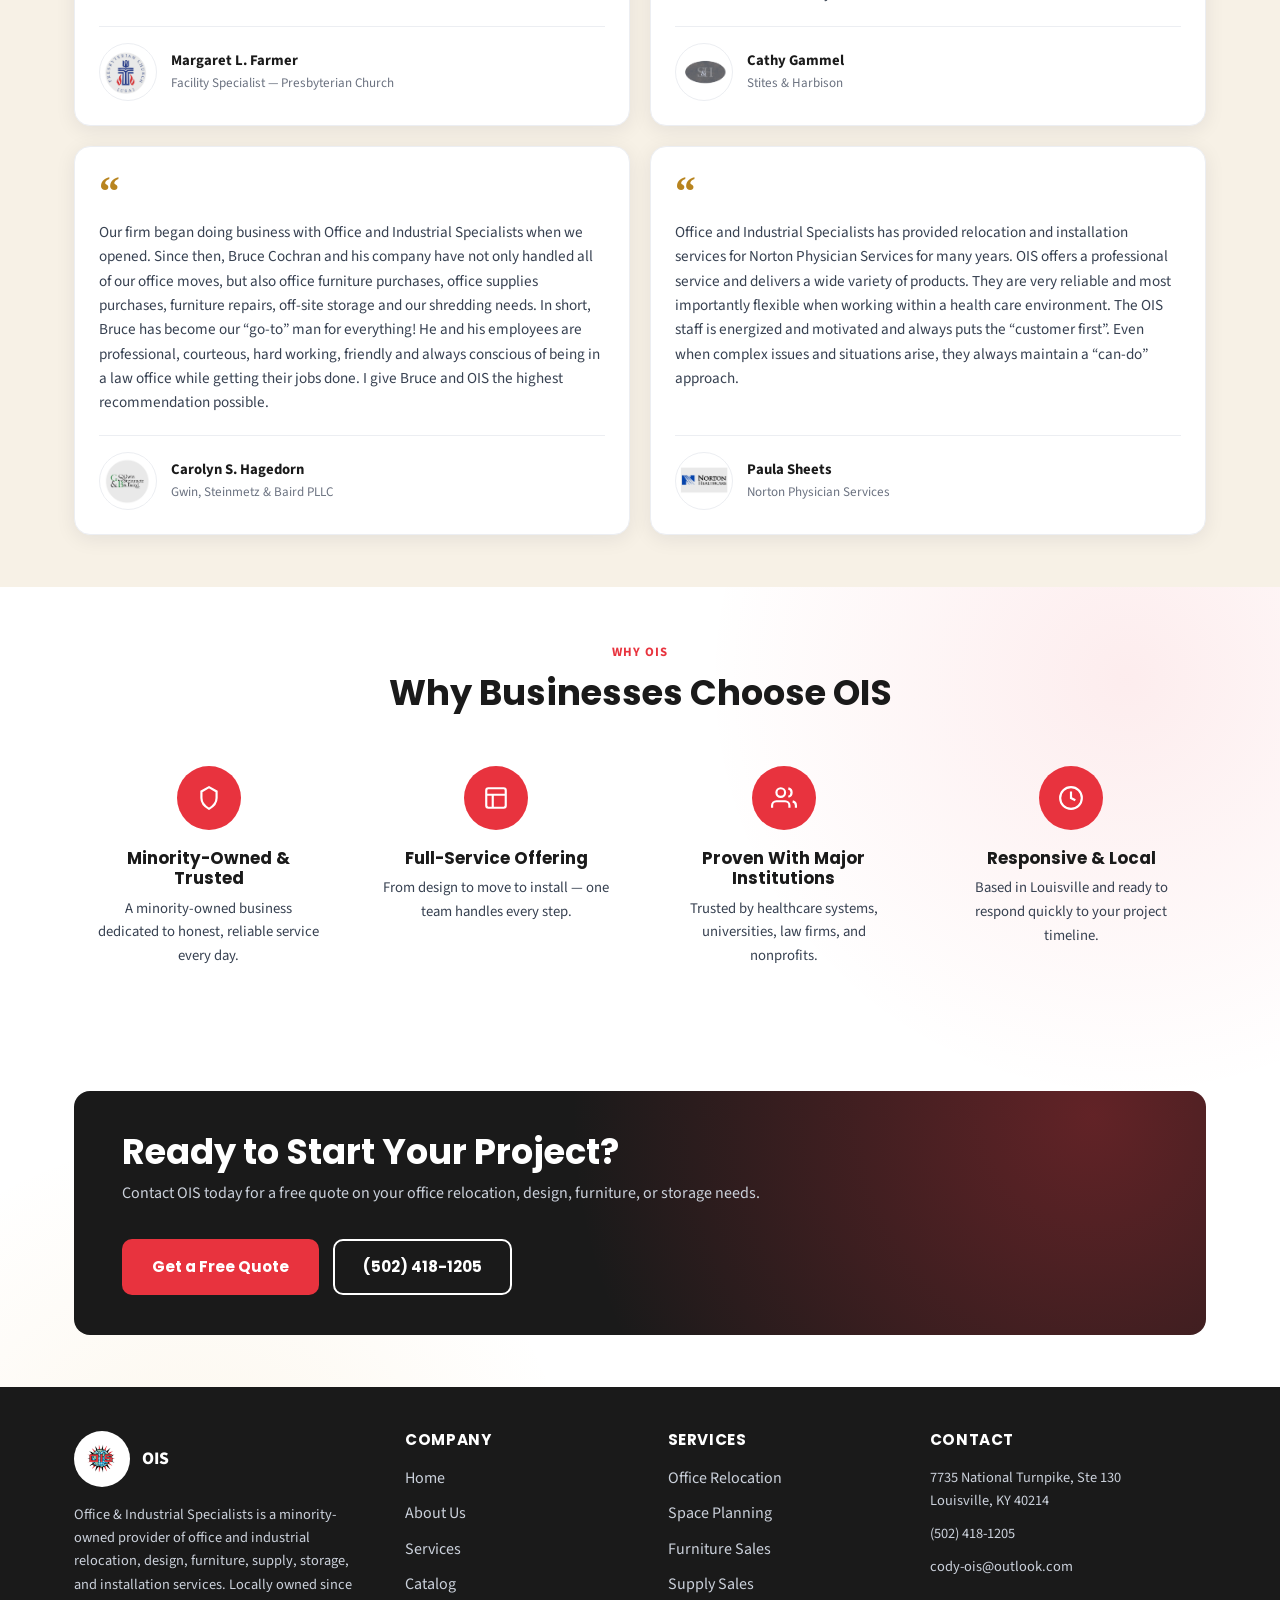
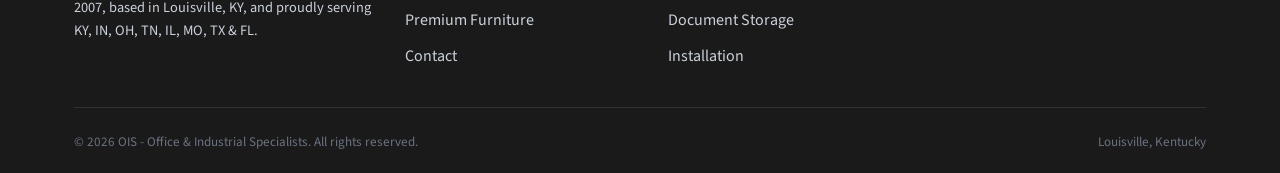
==== commit ab44c64a: "Fix nav header layout shift on mobile (Get a Quote button jump) Google Fonts was loading with displa" ====
--- a/index.html
+++ b/index.html
@@ -7,7 +7,7 @@
 <meta name="description" content="OIS (Office & Industrial Specialists) is a minority-owned provider of office relocation, space planning, furniture, supplies, document storage, and installation services in Louisville, KY.">
 <link rel="preconnect" href="https://fonts.googleapis.com">
 <link rel="preconnect" href="https://fonts.gstatic.com" crossorigin>
-<link href="https://fonts.googleapis.com/css2?family=Poppins:wght@600;700;800&family=Source+Sans+3:wght@400;500;600;700&display=swap" rel="stylesheet">
+<link href="https://fonts.googleapis.com/css2?family=Poppins:wght@600;700;800&family=Source+Sans+3:wght@400;500;600;700&display=optional" rel="stylesheet">
 <link rel="stylesheet" href="css/style.css">
 </head>
 <body>
--- a/css/style.css
+++ b/css/style.css
@@ -21,7 +21,7 @@
   --gray-700: #374151;
   --white: #ffffff;
   --text: #1a1f2b;
-  --radius: 8px;
+  --radius: 16px;
   --shadow: 0 4px 20px rgba(15, 27, 45, 0.08);
   --shadow-lg: 0 12px 40px rgba(15, 27, 45, 0.16);
   --container: 1180px;
@@ -40,9 +40,16 @@
 body {
   font-family: "Source Sans 3", "Segoe UI", -apple-system, BlinkMacSystemFont, Roboto, Helvetica, Arial, sans-serif;
   color: var(--text);
-  background: var(--white);
   line-height: 1.6;
   -webkit-font-smoothing: antialiased;
+  background-color: var(--white);
+  background-repeat: no-repeat;
+  background-image:
+    radial-gradient(600px circle at 8% 6%, rgba(232, 51, 62, 0.09), transparent 60%),
+    radial-gradient(700px circle at 92% 22%, rgba(227, 168, 59, 0.12), transparent 60%),
+    radial-gradient(650px circle at 12% 55%, rgba(227, 168, 59, 0.10), transparent 60%),
+    radial-gradient(700px circle at 88% 78%, rgba(232, 51, 62, 0.09), transparent 60%),
+    radial-gradient(650px circle at 15% 95%, rgba(227, 168, 59, 0.10), transparent 60%);
 }
 
 img {
@@ -87,16 +94,16 @@
 }
 
 .section {
-  padding: 80px 0;
+  padding: 52px 0;
 }
 
 .section-alt {
-  background: var(--gray-50);
+  background-color: #f7f1e6;
 }
 
 .section-header {
   max-width: 720px;
-  margin: 0 auto 48px;
+  margin: 0 auto 32px;
   text-align: center;
 }
 
@@ -114,7 +121,7 @@
   justify-content: center;
   gap: 8px;
   padding: 14px 28px;
-  border-radius: 4px;
+  border-radius: 10px;
   font-weight: 700;
   font-size: 0.95rem;
   cursor: pointer;
@@ -203,6 +210,7 @@
   justify-content: space-between;
   padding: 14px 24px;
   max-width: 1320px;
+  min-height: 84px;
 }
 .brand {
   display: flex;
@@ -297,8 +305,9 @@
   content: "";
   position: absolute;
   inset: 0;
-  background-image: radial-gradient(circle at 15% 20%, rgba(227, 168, 59, 0.3), transparent 40%),
-    radial-gradient(circle at 85% 80%, rgba(232, 51, 62, 0.4), transparent 45%);
+  background-image:
+    linear-gradient(100deg, rgba(10, 8, 12, 0.82) 0%, rgba(10, 8, 12, 0.62) 32%, rgba(10, 8, 12, 0.18) 58%, rgba(10, 8, 12, 0) 72%),
+    radial-gradient(circle at 85% 80%, rgba(232, 51, 62, 0.35), transparent 45%);
   pointer-events: none;
 }
 .hero-grid {
@@ -307,10 +316,10 @@
   grid-template-columns: 1.15fr 0.85fr;
   gap: 48px;
   align-items: center;
-  padding: 90px 0 100px;
+  padding: 60px 0 68px;
 }
 .hero-copy {
-  text-shadow: 0 2px 10px rgba(0, 0, 0, 0.75), 0 1px 3px rgba(0, 0, 0, 0.9);
+  text-shadow: none;
 }
 .hero-copy .eyebrow {
   color: #ff8b8f;
@@ -381,7 +390,7 @@
   width: 100%;
   padding: 12px 14px;
   border: 1px solid var(--gray-300);
-  border-radius: 4px;
+  border-radius: 8px;
   font-size: 0.95rem;
   font-family: inherit;
   background: var(--gray-50);
@@ -405,7 +414,7 @@
   border: 1px solid #b7e4c7;
   color: #1f7a3f;
   padding: 14px;
-  border-radius: 4px;
+  border-radius: 8px;
   font-size: 0.9rem;
   font-weight: 600;
   text-align: center;
@@ -418,13 +427,13 @@
 .services-grid {
   display: grid;
   grid-template-columns: repeat(3, 1fr);
-  gap: 28px;
+  gap: 20px;
 }
 .service-card {
   background: var(--white);
   border: 1px solid var(--gray-100);
   border-radius: var(--radius);
-  padding: 32px 28px;
+  padding: 26px 24px;
   box-shadow: var(--shadow);
   transition: transform 0.2s ease, box-shadow 0.2s ease;
 }
@@ -585,7 +594,7 @@
 .mwbe-banner {
   background: var(--green);
   color: var(--white);
-  padding: 14px 0;
+  padding: 11px 0;
   text-align: center;
   font-weight: 700;
   font-size: 0.95rem;
@@ -599,14 +608,14 @@
 .clients-grid {
   display: grid;
   grid-template-columns: repeat(4, 1fr);
-  gap: 16px;
+  gap: 12px;
   margin-top: 40px;
 }
 .client-pill {
   background: var(--white);
   border: 1px solid var(--gray-100);
   border-radius: var(--radius);
-  padding: 22px 16px;
+  padding: 18px 14px;
   font-weight: 700;
   color: var(--ink);
   font-size: 0.95rem;
@@ -617,13 +626,13 @@
 .testimonials-grid {
   display: grid;
   grid-template-columns: repeat(2, 1fr);
-  gap: 24px;
+  gap: 20px;
 }
 .testimonial-card {
   background: var(--white);
   border: 1px solid var(--gray-100);
   border-radius: var(--radius);
-  padding: 30px;
+  padding: 24px;
   box-shadow: var(--shadow);
   display: flex;
   flex-direction: column;
@@ -685,7 +694,7 @@
 .features-grid {
   display: grid;
   grid-template-columns: repeat(4, 1fr);
-  gap: 24px;
+  gap: 18px;
 }
 .feature-card {
   text-align: center;
@@ -716,7 +725,7 @@
   background: var(--ink);
   color: var(--white);
   border-radius: var(--radius);
-  padding: 56px;
+  padding: 40px 48px;
   display: flex;
   align-items: center;
   justify-content: space-between;
@@ -741,12 +750,48 @@
 .page-hero {
   background: linear-gradient(120deg, var(--ink), var(--red-dark) 85%, var(--gold));
   color: var(--white);
-  padding: 64px 0;
+  padding: 48px 0;
   text-align: center;
 }
 .page-hero h1 {
   color: var(--white);
   margin-bottom: 10px;
+}
+.page-hero-content {
+  display: flex;
+  align-items: center;
+  justify-content: center;
+  gap: 28px;
+  flex-wrap: wrap;
+}
+.page-hero-logo {
+  width: 84px;
+  height: 84px;
+  object-fit: contain;
+  flex-shrink: 0;
+  background: var(--white);
+  border-radius: 50%;
+  padding: 6px;
+  box-shadow: 0 4px 14px rgba(0, 0, 0, 0.35);
+}
+.page-hero-text {
+  text-align: left;
+}
+.page-hero-text h1,
+.page-hero-text p {
+  margin-bottom: 0;
+}
+.page-hero-text p {
+  margin-top: 8px;
+}
+@media (max-width: 640px) {
+  .page-hero-content {
+    flex-direction: column;
+    text-align: center;
+  }
+  .page-hero-text {
+    text-align: center;
+  }
 }
 
 /* Service detail rows */
@@ -1019,13 +1064,13 @@
 .site-footer {
   background: var(--ink);
   color: var(--gray-300);
-  padding: 60px 0 24px;
+  padding: 44px 0 20px;
 }
 .footer-grid {
   display: grid;
   grid-template-columns: 1.3fr 1fr 1fr 1.2fr;
-  gap: 40px;
-  padding-bottom: 40px;
+  gap: 32px;
+  padding-bottom: 28px;
   border-bottom: 1px solid rgba(255,255,255,0.1);
 }
 .footer-brand {
